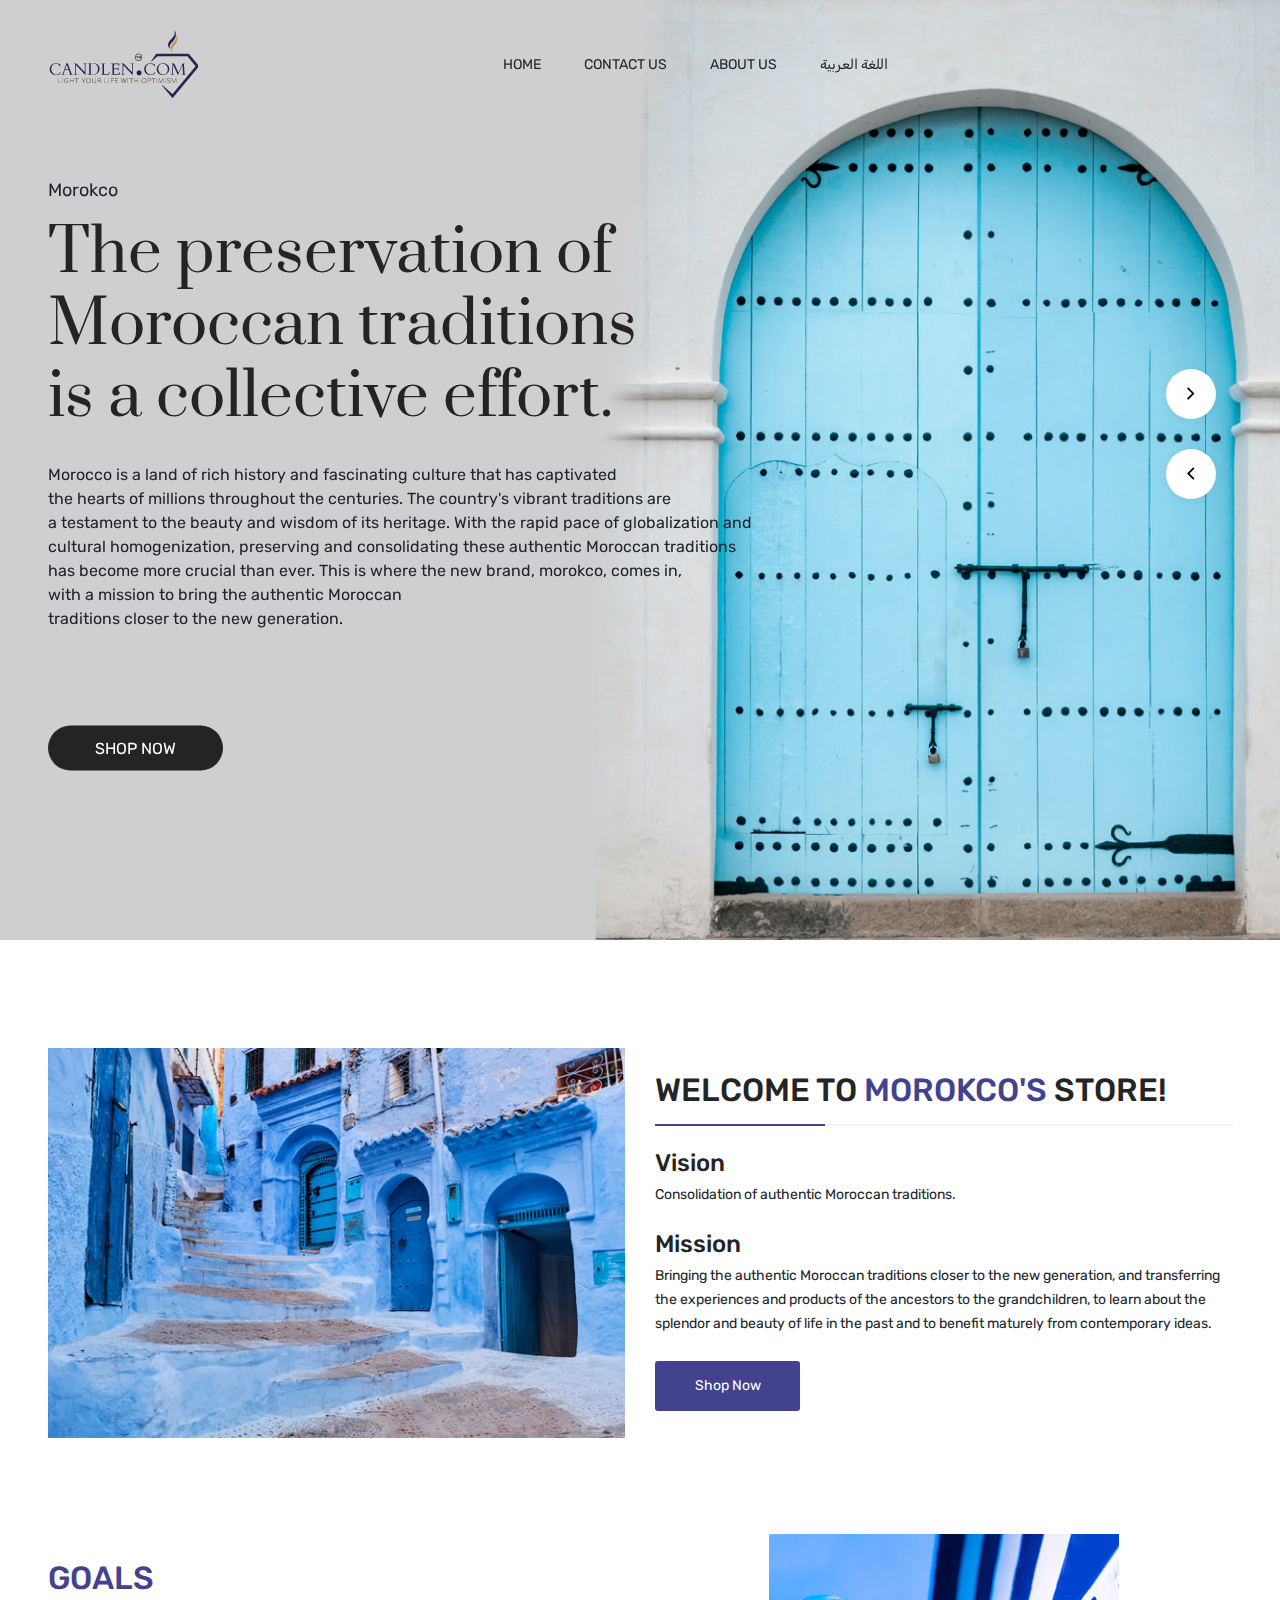
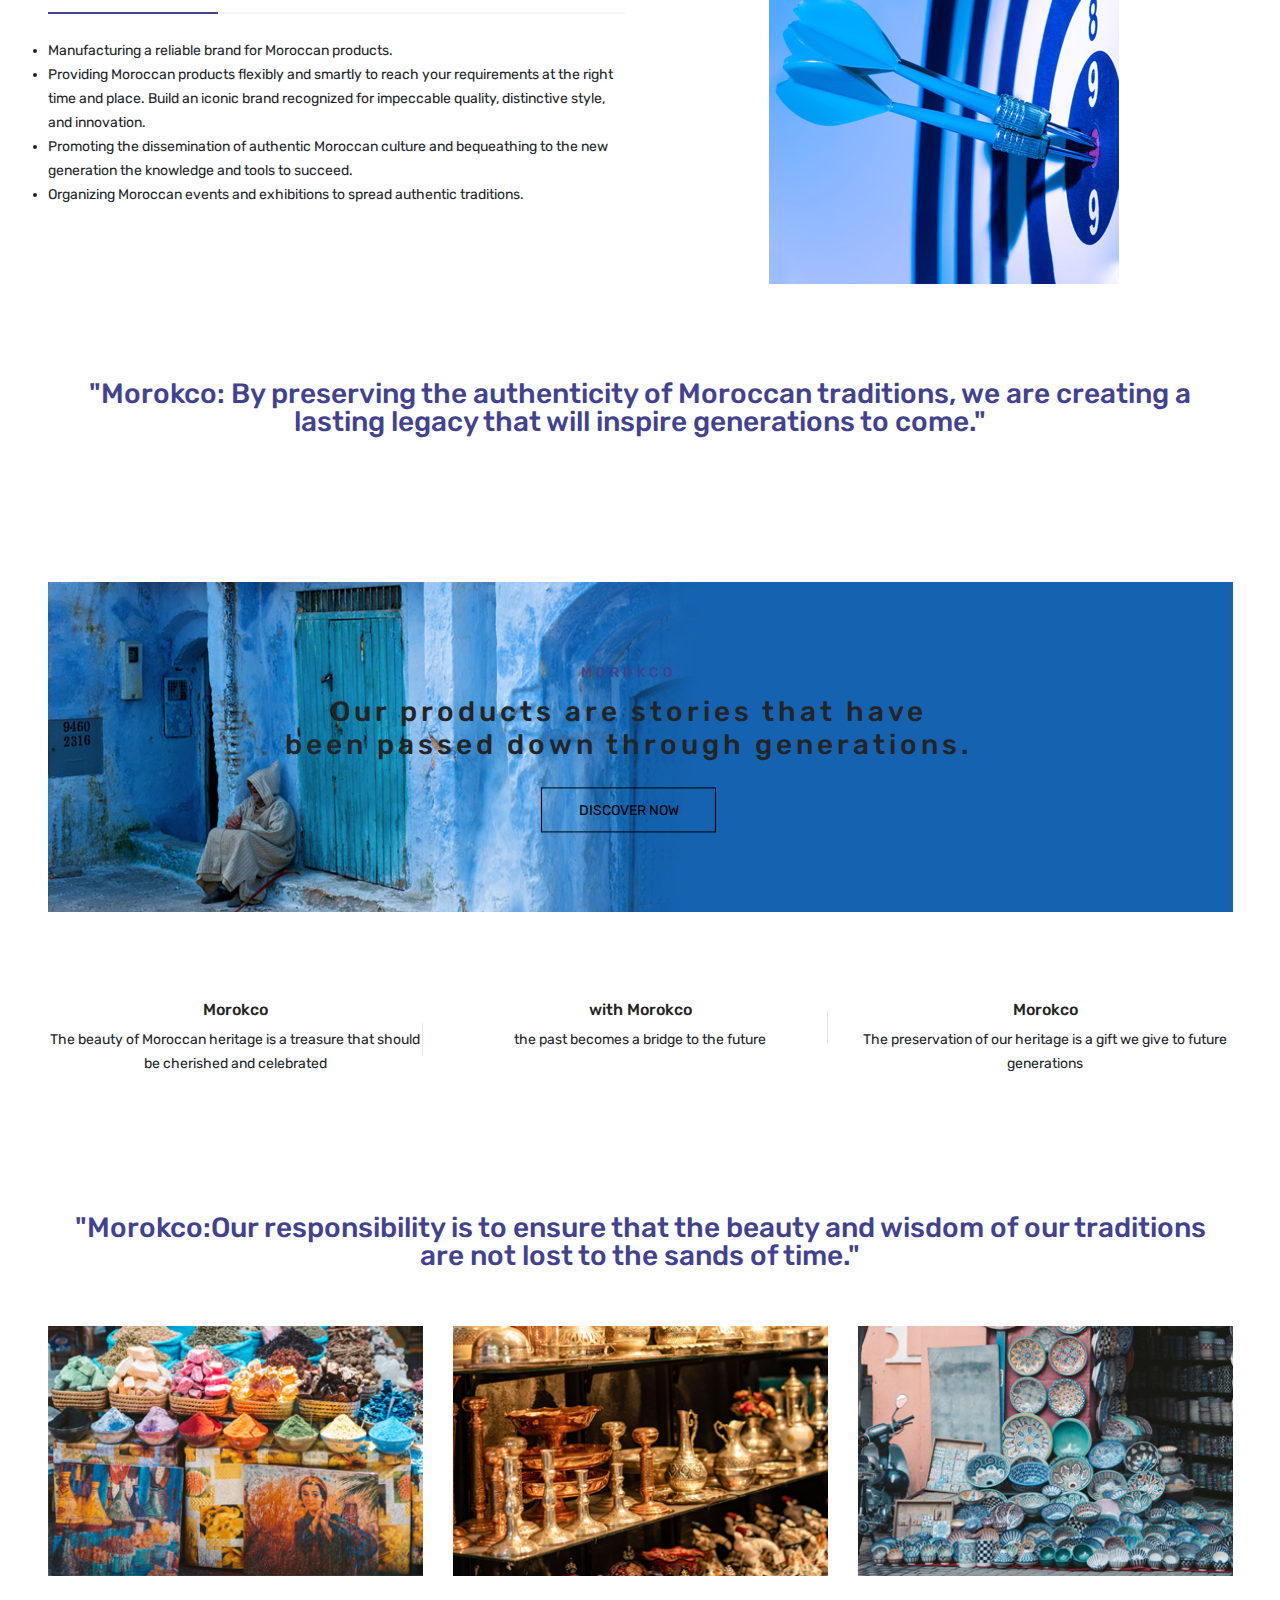
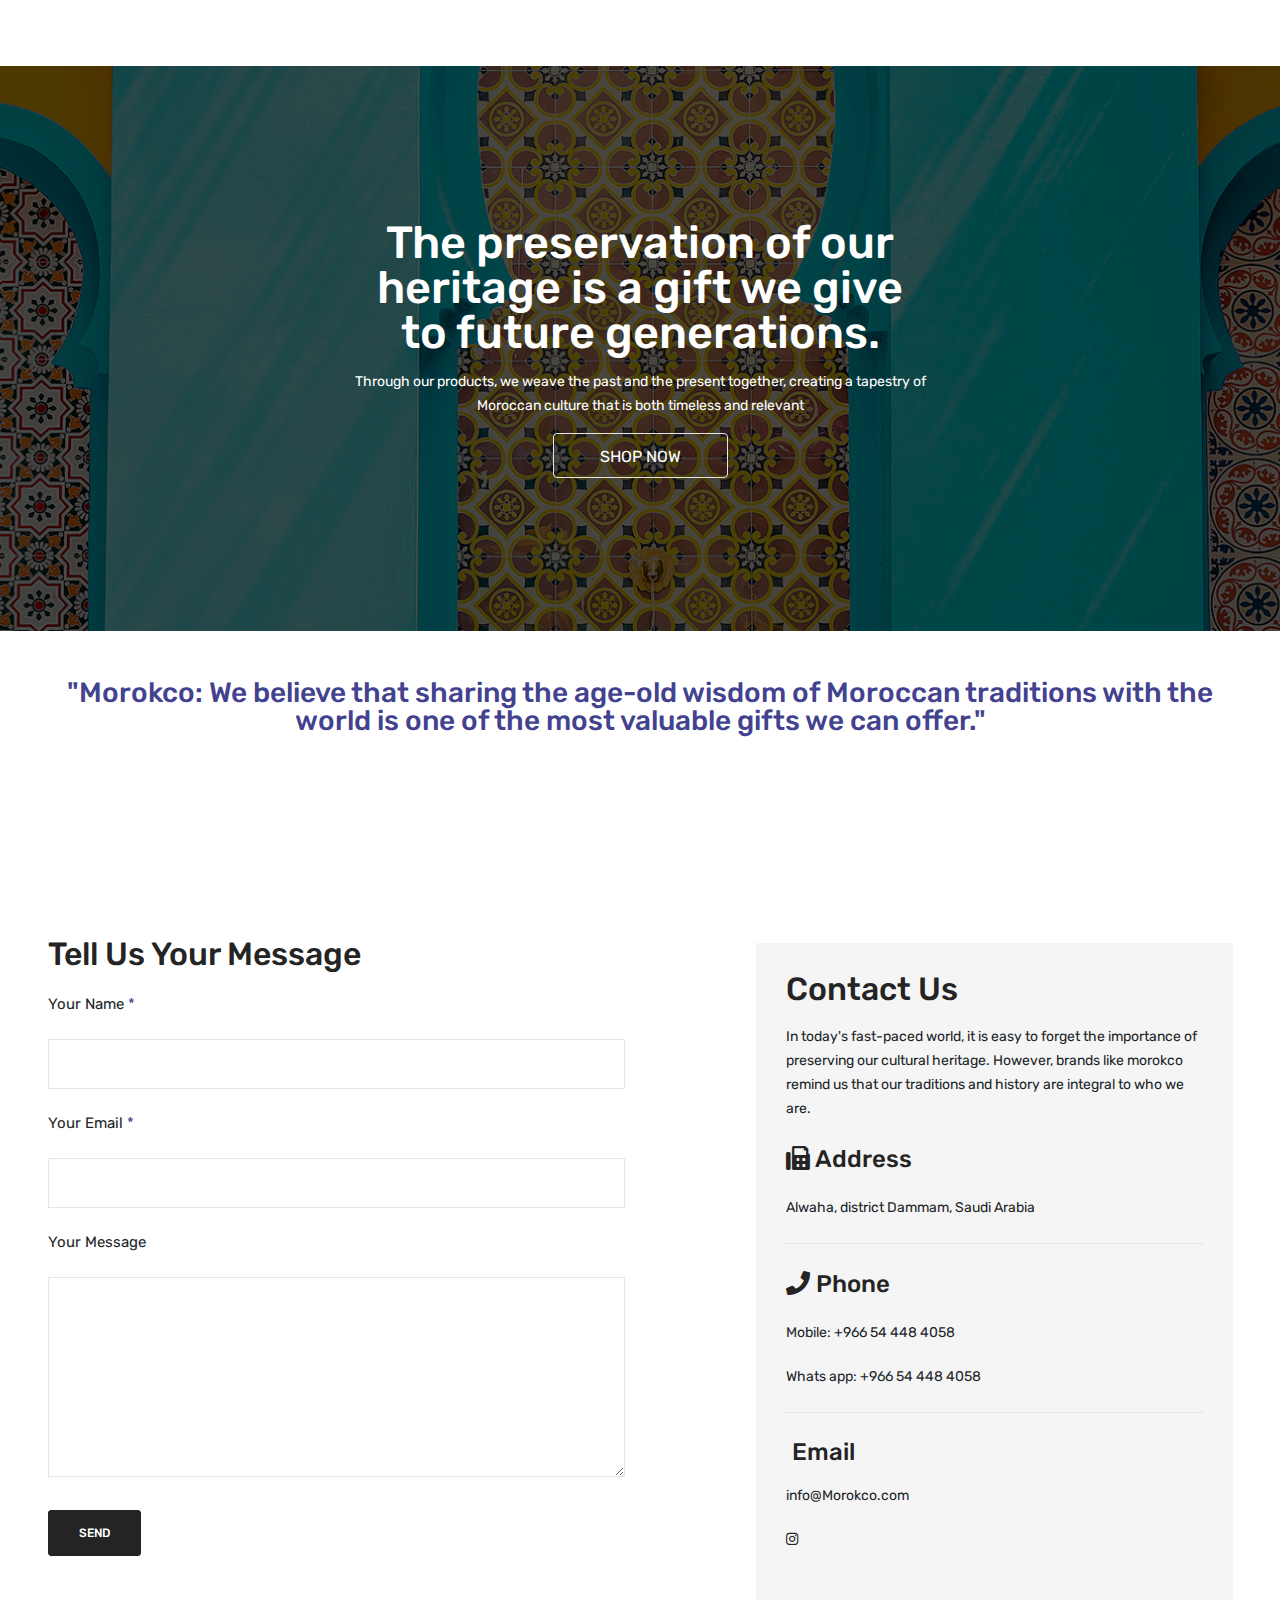
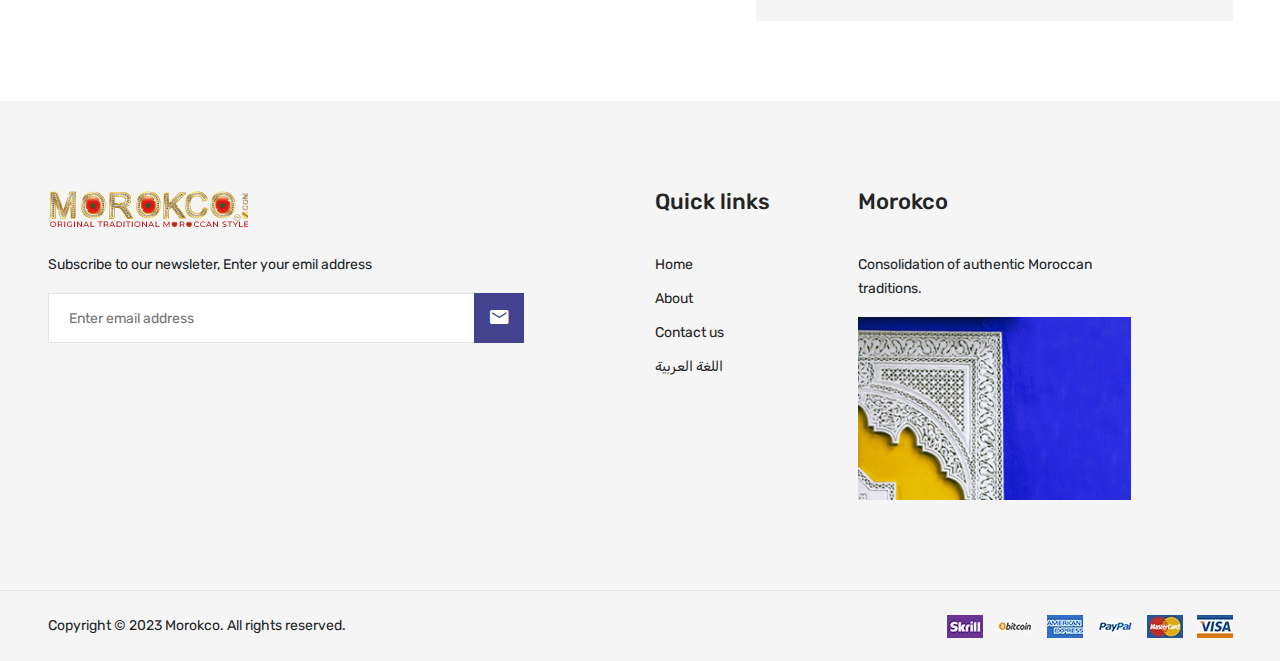
==== en/index.html @ 664b901b "first commit" ====
<!doctype html>
<html class="no-js" lang="en">

<head>
    <meta charset="utf-8">
    <meta http-equiv="x-ua-compatible" content="ie=edge">
    <title>Morokco || Home</title>
    <meta name="robots" content="noindex, follow" />
    <meta name="viewport" content="width=device-width, initial-scale=1, shrink-to-fit=no">
    <!-- Favicon -->
    <link rel="shortcut icon" type="image/x-icon" href="assets/images/favicon.png">

    <!-- CSS
	============================================ -->

    <!-- Bootstrap CSS -->
    <link rel="stylesheet" href="assets/css/bootstrap.min.css">
    <!-- Fontawesome -->
    <link rel="stylesheet" href="assets/css/font-awesome.min.css">
    <!-- Fontawesome Star -->
    <link rel="stylesheet" href="assets/css/fontawesome-stars.min.css">
    <!-- Ion Icon -->
    <link rel="stylesheet" href="assets/css/ion-fonts.css">
    <!-- Slick CSS -->
    <link rel="stylesheet" href="assets/css/slick.css">
    <!-- Animation -->
    <link rel="stylesheet" href="assets/css/animate.min.css">
    <!-- jQuery Ui -->
    <link rel="stylesheet" href="assets/css/jquery-ui.min.css">
    <!-- Nice Select -->
    <link rel="stylesheet" href="assets/css/nice-select.css">
    <!-- Timecircles -->
    <link rel="stylesheet" href="assets/css/timecircles.css">

    <!-- Main Style CSS -->
    <link rel="stylesheet" href="assets/css/style.css">

</head>

<body class="template-color-1">

    <div class="main-wrapper">

        <!-- Begin Loading Area -->
        <!-- <div class="loading">
            <div class="text-center middle">
                <span class="loader">
            <span class="loader-inner"></span>
                </span>
            </div>
        </div> -->
        <!-- Loading Area End Here -->

        <!-- Begin Main Header Area -->
        <header class="main-header_area">
            <div class="transparent-header">
                <div class="container">
                    <div class="row">
                        <div class="col-lg-12">
                            <div class="transparent-header_nav position-relative">
                                <div class="header-logo_area">
                                    <a href="index.html">
                                        <img src="assets/images/menu/logo/1.png" alt="Header Logo">
                                    </a>
                                </div>
                                <div class="main-menu_area d-none d-lg-block">
                                    <nav class="main-nav d-flex justify-content-center">
                                        <ul>
                                            <li class=""><a href="index.html"> Home </a> </li>
                                            <li><a href="#contact">Contact Us</a></li>
                                            <li><a href="#about">About Us</a></li>
                                            <li><a href="../index.html"> اللغة العربية </a></li>
                                        </ul>
                                    </nav>
                                </div>
                                <div class="header-right_area header-right_area-2 ">
                                    <ul>
                                        <li class="mobile-menu_wrap d-inline-block d-lg-none">
                                            <a href="#mobileMenu" class="mobile-menu_btn toolbar-btn color--white">
                                                <i class="ion-android-menu"></i>
                                            </a>
                                        </li>
                                        <!-- <li>
                                            <a href="#offcanvasMenu" class="menu-btn toolbar-btn color--white d-none d-lg-block">
                                                <i class="ion-android-menu"></i>
                                            </a>
                                        </li> -->
                                    </ul>
                                </div>
                            </div>
                        </div>
                    </div>
                </div>
            </div>
            <div class="header-sticky">
                <div class="container">
                    <div class="row">
                        <div class="col-lg-12">
                            <div class="sticky-header_nav position-relative">
                                <div class="row align-items-center justify-content-between">
                                    <div class="col-lg-2 col-sm-6">
                                        <div class="header-logo_area">
                                            <a href="index.html">
                                                <img src="assets/images/menu/logo/1.png" alt="Header Logo">
                                            </a>
                                        </div>
                                    </div>
                                    <div class="col-lg-7 d-none d-lg-block position-static">
                                        <div class="main-menu_area">
                                            <nav class="main-nav d-flex justify-content-center">
                                                <ul>
                                                    <li class=""><a href="index.html"> Home </a> </li>
                                                    <li><a href="#contact">Contact Us</a></li>
                                                    <li><a href="#about">About Us</a></li>
                                                    <li><a href="../index.html"> اللغة العربية </a></li>
                                                </ul>
                                            </nav>
                                        </div>
                                    </div>
                                    <div class="col-lg-3 col-sm-6">
                                        <div class="header-right_area header-right_area-2">
                                            <ul>
                                                <li class="mobile-menu_wrap d-inline-block d-lg-none">
                                                    <a href="#mobileMenu" class="mobile-menu_btn toolbar-btn color--white">
                                                        <i class="ion-android-menu"></i>
                                                    </a>
                                                </li>
                                                <!-- <li class="d-none d-lg-inline-block">
                                                    <a href="#offcanvasMenu" class="menu-btn toolbar-btn color--white">
                                                        <i class="ion-android-menu"></i>
                                                    </a>
                                                </li> -->
                                            </ul>
                                        </div>
                                    </div>
                                </div>
                            </div>
                        </div>
                    </div>
                </div>
            </div>
            <div class="offcanvas-minicart_wrapper" id="miniCart">
                <div class="offcanvas-menu-inner">
                    <a href="#" class="btn-close"><i class="ion-android-close"></i></a>
                    <div class="minicart-content">
                        <div class="minicart-heading">
                            <h4>Shopping Cart</h4>
                        </div>
                        <ul class="minicart-list">
                            <li class="minicart-product">
                                <a class="product-item_remove" href="javascript:void(0)"><i
                                        class="ion-android-close"></i></a>
                                <div class="product-item_img">
                                    <img src="assets/images/product/1-1.jpg" alt="Morokco's Product Image">
                                </div>
                                <div class="product-item_content">
                                    <a class="product-item_title" href="https://salla.sa/royal-gifts">Autem ipsa ad</a>
                                    <span class="product-item_quantity">1 x $145.80</span>
                                </div>
                            </li>
                            <li class="minicart-product">
                                <a class="product-item_remove" href="javascript:void(0)"><i
                                        class="ion-android-close"></i></a>
                                <div class="product-item_img">
                                    <img src="assets/images/product/2-1.jpg" alt="Morokco's Product Image">
                                </div>
                                <div class="product-item_content">
                                    <a class="product-item_title" href="https://salla.sa/royal-gifts">Tenetur illum
                                        amet</a>
                                    <span class="product-item_quantity">1 x $150.80</span>
                                </div>
                            </li>
                            <li class="minicart-product">
                                <a class="product-item_remove" href="javascript:void(0)"><i
                                        class="ion-android-close"></i></a>
                                <div class="product-item_img">
                                    <img src="assets/images/product/3-1.jpg" alt="Morokco's Product Image">
                                </div>
                                <div class="product-item_content">
                                    <a class="product-item_title" href="https://salla.sa/royal-gifts">Non doloremque
                                        placeat</a>
                                    <span class="product-item_quantity">1 x $165.80</span>
                                </div>
                            </li>
                        </ul>
                    </div>
                    <div class="minicart-item_total">
                        <span>Subtotal</span>
                        <span class="ammount">$462.4‬0</span>
                    </div>
                    <div class="minicart-btn_area">
                        <a href="cart.html" class="kenne-btn kenne-btn_fullwidth">Minicart</a>
                    </div>
                    <div class="minicart-btn_area">
                        <a href="checkout.html" class="kenne-btn kenne-btn_fullwidth">Checkout</a>
                    </div>
                </div>
            </div>
            <div class="mobile-menu_wrapper" id="mobileMenu">
                <div class="offcanvas-menu-inner">
                    <div class="container">
                        <a href="#" class="btn-close white-close_btn"><i class="ion-android-close"></i></a>
                        <div class="offcanvas-inner_logo">
                            <a href="index.html">
                                <img src="assets/images/menu/logo/1.png" alt="Header Logo">
                            </a>
                        </div>
                        <nav class="offcanvas-navigation">
                            <ul class="mobile-menu">
                                <li class=""><a href="index.html"> Home </a> </li>
                                <li><a href="#contact">Contact Us</a></li>
                                <li><a href="#about">About Us</a></li>
                                <li><a href="../index.html"> اللغة العربية </a></li>
                            </ul>
                        </nav>

                    </div>
                </div>
            </div>
            <div class="global-overlay"></div>
        </header>
        <!-- Main Header Area End Here -->

        <!-- Begin Slider Area -->
        <div class="slider-area">

            <div class="kenne-element-carousel home-slider arrow-style" data-slick-options='{
                "slidesToShow": 1,
                "slidesToScroll": 1,
                "infinite": true,
                "arrows": true,
                "dots": false,
                "autoplay" : true,
                "fade" : true,
                "autoplaySpeed" : 7000,
                "pauseOnHover" : false,
                "pauseOnFocus" : false
                }' data-slick-responsive='[
                {"breakpoint":768, "settings": {
                "slidesToShow": 1
                }},
                {"breakpoint":575, "settings": {
                "slidesToShow": 1
                }}
            ]'>
                <div class="slide-item bg-1 animation-style-01">
                    <div class="slider-progress"></div>
                    <div class="container">
                        <div class="slide-content">
                            <span>Morokco</span>
                            <h2> The preservation of <br> Moroccan traditions <br> is a collective effort.</h2>
                            <p class="short-desc">
                                Morocco is a land of rich history and fascinating culture that has captivated <br> the hearts of millions throughout the centuries. The country's vibrant traditions are <br> a testament to the beauty and wisdom of its heritage.
                                With the rapid pace of globalization and cultural homogenization, preserving and consolidating these authentic Moroccan traditions <br> has become more crucial than ever. This is where the new brand, morokco, comes in,
                                <br> with a mission to bring the authentic Moroccan <br> traditions closer to the new generation.
                            </p>
                            <div class="slide-btn">
                                <a class="kenne-btn" href="https://salla.sa/royal-gifts">shop now</a>
                            </div>
                        </div>
                    </div>
                </div>
                <div class="slide-item bg-2 animation-style-01">
                    <div class="slider-progress"></div>
                    <div class="container">
                        <div class="slide-content">
                            <!-- <span>Exclusive Offer -10% Off This Week</span> -->
                            <h2>The wisdom of our ancestors is <br> the foundation of our future.</h2>
                            <p class="short-desc-2">
                                One of the ways morokco accomplishes this is by making its products accessible to a<br> broad audience. By providing Moroccan products flexibly and smartly, the brand allows
                                <br> customers to experience the richness of Moroccan culture and history in their everyday
                                <br> lives. This approach ensures that the spirit of Moroccan heritage is kept alive for <br> future generations to discover and cherish.
                            </p>
                            <div class="slide-btn">
                                <a class="kenne-btn" href="https://salla.sa/royal-gifts">shop now</a>
                            </div>
                        </div>
                    </div>
                </div>

            </div>

        </div>
        <!-- Slider Area End Here -->
        <!-- Begin Morokco's About Us Area -->
        <div class="about-us-area" id="about">
            <div class="container">
                <div class="row">
                    <div class="col-lg-6 col-md-5">
                        <div class="overview-img text-center img-hover_effect">
                            <a href="#">
                                <img class="img-full" src="assets/images/about-us/1.jpg" alt="Morokco's About Us Image">
                            </a>
                        </div>
                    </div>
                    <div class="col-lg-6 col-md-7 d-flex align-items-center">
                        <div class="overview-content">
                            <h2>Welcome To <span>Morokco's</span> Store!</h2>

                            <h4><span> Vision </span></h4>
                            <p class="short_desc">
                                Consolidation of authentic Moroccan traditions.
                            </p>
                            <h4><span> Mission </span></h4>
                            <p class="short_desc">
                                Bringing the authentic Moroccan traditions closer to the new generation, and transferring the experiences and products of the ancestors to the grandchildren, to learn about the splendor and beauty of life in the past and to benefit maturely from contemporary
                                ideas.
                            </p>
                            <div class="kenne-about-us_btn-area">
                                <a class="about-us_btn" href="https://salla.sa/royal-gifts">Shop Now</a>
                            </div>
                        </div>
                    </div>
                </div>
                <div class="row justify-content-between py-5">
                    <div class="col-lg-6 col-md-7 d-flex align-items-center ">
                        <div class="overview-content">
                            <h2><span> Goals </span></h2>
                            <ul style="list-style: disc;">
                                <li>
                                    Manufacturing a reliable brand for Moroccan products.
                                </li>
                                <li>
                                    Providing Moroccan products flexibly and smartly to reach your requirements at the right time and place. Build an iconic brand recognized for impeccable quality, distinctive style, and innovation.
                                </li>
                                <li>
                                    Promoting the dissemination of authentic Moroccan culture and bequeathing to the new generation the knowledge and tools to succeed.
                                </li>
                                <li>
                                    Organizing Moroccan events and exhibitions to spread authentic traditions.
                                </li>
                            </ul>
                        </div>
                    </div>
                    <div class="col-lg-6 col-md-5">
                        <div class="overview-img text-center img-hover_effect">
                            <img class="pt-5" src="./assets/images/goals.jpg" alt="Morokco's golas image">
                        </div>
                    </div>
                </div>
            </div>
        </div>
        <!-- Morokco's About Us Area End Here -->
        <div class="py-5 container text-center mx-auto">
            <h3>
                <span>
                    "Morokco: By preserving the authenticity of Moroccan traditions, we are creating a lasting legacy that will inspire generations to come."
                </span>
            </h3>
        </div>
        <!-- Begin Banner Area Five -->
        <div class="banner-area-5">
            <div class="container">
                <div class="row">
                    <div class="col-lg-12">
                        <div class="banner-item img-hover_effect">
                            <div class="banner-img"></div>
                            <div class="banner-content">
                                <span>Morokco</span>
                                <h3>
                                    Our products are stories that have
                                    <br> been passed down through generations.
                                </h3>
                                <div class="kenne-btn-ps_center">
                                    <a class="kenne-btn transparent-btn black-color square-btn" href="https://salla.sa/royal-gifts">Discover Now</a>
                                </div>
                            </div>
                        </div>
                    </div>
                </div>
            </div>
        </div>
        <!-- Banner Area Five End Here -->
        <!-- Begin Service Area -->
        <div class="service-area">
            <div class="container">
                <div class="service-nav">
                    <div class="row">
                        <div class="col-lg-4 col-md-4">
                            <div class="service-item">
                                <div class="content">
                                    <h4> Morokco </h4>
                                    <p>The beauty of Moroccan heritage is a treasure that should be cherished and celebrated</p>
                                </div>
                            </div>
                        </div>
                        <div class="col-lg-4 col-md-4">
                            <div class="service-item">
                                <div class="content">
                                    <h4> with Morokco</h4>
                                    <p> the past becomes a bridge to the future </p>
                                </div>
                            </div>
                        </div>
                        <div class="col-lg-4 col-md-4">
                            <div class="service-item">
                                <div class="content">
                                    <h4> Morokco </h4>
                                    <p> The preservation of our heritage is a gift we give to future generations </p>
                                </div>
                            </div>
                        </div>
                    </div>
                </div>
            </div>
        </div>
        <!-- Service Area End Here -->

        <!-- Begin Banner Area -->
        <div class="banner-area">
            <div class="container">
                <div class="py-5 container text-center mx-auto">
                    <h3>
                        <span>
                            "Morokco:Our responsibility is to ensure that the beauty and wisdom of our traditions are not lost to the sands of time."
                        </span>
                    </h3>
                </div>
                <div class="row">
                    <div class="col-md-4 col-6 custom-xxs-col">
                        <div class="banner-item img-hover_effect">
                            <div class="banner-img">
                                <a href="javascrip:void(0)">
                                    <img src="assets/images/banner/1-1.jpg" alt="Banner">
                                </a>
                            </div>
                        </div>
                    </div>
                    <div class="col-md-4 col-6 custom-xxs-col">
                        <div class="banner-item img-hover_effect">
                            <div class="banner-img">
                                <a href="javascrip:void(0)">
                                    <img src="assets/images/banner/1-2.jpg" alt="Banner">
                                </a>
                            </div>
                        </div>
                    </div>
                    <div class="col-md-4 col-6 custom-xxs-col">
                        <div class="banner-item img-hover_effect">
                            <div class="banner-img">
                                <a href="javascrip:void(0)">
                                    <img src="assets/images/banner/1-3.jpg" alt="Banner">
                                </a>
                            </div>
                        </div>
                    </div>
                </div>
            </div>
        </div>
        <!-- Banner Area End Here -->

        <!-- Begin Product Area -->
        <!-- <div class="product-area ">
            <div class="container">
                <div class="row">
                    <div class="col-lg-12">
                        <div class="section-title">
                            <h3>New Product</h3>
                            <div class="product-arrow"></div>
                        </div>
                    </div>
                    <div class="col-lg-12">
                        <div class="kenne-element-carousel product-slider slider-nav" data-slick-options='{
                        "slidesToShow": 4,
                        "slidesToScroll": 1,
                        "infinite": false,
                        "arrows": true,
                        "dots": false,
                        "spaceBetween": 30,
                        "appendArrows": ".product-arrow"
                        }' data-slick-responsive='[
                        {"breakpoint":992, "settings": {
                        "slidesToShow": 3
                        }},
                        {"breakpoint":768, "settings": {
                        "slidesToShow": 2
                        }},
                        {"breakpoint":575, "settings": {
                        "slidesToShow": 1
                        }}
                    ]'>

                            <div class="product-item">
                                <div class="single-product">
                                    <div class="product-img">
                                        <a href="single-product.html">
                                            <img class="primary-img" src="assets/images/product/1-1.jpg"
                                                alt="Morokco's Product Image">
                                            <img class="secondary-img" src="assets/images/product/1-2.jpg"
                                                alt="Morokco's Product Image">
                                        </a>
                                        <span class="sticker-2">Hot</span>
                                        <div class="add-actions">
                                            <ul>
                                                <li class="quick-view-btn" data-bs-toggle="modal"
                                                    data-bs-target="#exampleModalCenter"><a href="javascript:void(0)"
                                                        data-bs-toggle="tooltip" data-placement="right"
                                                        title="Quick View"><i class="ion-ios-search"></i></a>
                                                </li>
                                                <li><a href="wishlist.html" data-bs-toggle="tooltip"
                                                        data-placement="right" title="Add To Wishlist"><i
                                                            class="ion-ios-heart-outline"></i></a>
                                                </li>
                                                <li><a href="compare.html" data-bs-toggle="tooltip"
                                                        data-placement="right" title="Add To Compare"><i
                                                            class="ion-ios-reload"></i></a>
                                                </li>
                                                <li><a href="cart.html" data-bs-toggle="tooltip" data-placement="right"
                                                        title="Add To cart"><i class="ion-bag"></i></a>
                                                </li>
                                            </ul>
                                        </div>
                                    </div>
                                    <div class="product-content">
                                        <div class="product-desc_info">
                                            <h3 class="product-name"><a href="single-product.html">Quibusdam ratione</a>
                                            </h3>
                                            <div class="price-box">
                                                <span class="new-price">$46.91</span>
                                                <span class="old-price">$50.99</span>
                                            </div>
                                            <div class="rating-box">
                                                <ul>
                                                    <li><i class="ion-ios-star"></i></li>
                                                    <li><i class="ion-ios-star"></i></li>
                                                    <li><i class="ion-ios-star"></i></li>
                                                    <li class="silver-color"><i class="ion-ios-star-half"></i></li>
                                                    <li class="silver-color"><i class="ion-ios-star-outline"></i></li>
                                                </ul>
                                            </div>
                                        </div>
                                    </div>
                                </div>
                            </div>
                            <div class="product-item">
                                <div class="single-product">
                                    <div class="product-img">
                                        <a href="single-product.html">
                                            <img class="primary-img" src="assets/images/product/2-1.jpg"
                                                alt="Morokco's Product Image">
                                            <img class="secondary-img" src="assets/images/product/2-2.jpg"
                                                alt="Morokco's Product Image">
                                        </a>
                                        <span class="sticker">Bestseller</span>
                                        <div class="add-actions">
                                            <ul>
                                                <li class="quick-view-btn" data-bs-toggle="modal"
                                                    data-bs-target="#exampleModalCenter"><a href="javascript:void(0)"
                                                        data-bs-toggle="tooltip" data-placement="right"
                                                        title="Quick View"><i class="ion-ios-search"></i></a>
                                                </li>
                                                <li><a href="wishlist.html" data-bs-toggle="tooltip"
                                                        data-placement="right" title="Add To Wishlist"><i
                                                            class="ion-ios-heart-outline"></i></a>
                                                </li>
                                                <li><a href="compare.html" data-bs-toggle="tooltip"
                                                        data-placement="right" title="Add To Compare"><i
                                                            class="ion-ios-reload"></i></a>
                                                </li>
                                                <li><a href="cart.html" data-bs-toggle="tooltip" data-placement="right"
                                                        title="Add To cart"><i class="ion-bag"></i></a>
                                                </li>
                                            </ul>
                                        </div>
                                    </div>
                                    <div class="product-content">
                                        <div class="product-desc_info">
                                            <h3 class="product-name"><a href="single-product.html">Nulla laboriosam</a>
                                            </h3>
                                            <div class="price-box">
                                                <span class="new-price">$80.00</span>
                                                <span class="old-price">$85,00</span>
                                            </div>
                                            <div class="rating-box">
                                                <ul>
                                                    <li><i class="ion-ios-star"></i></li>
                                                    <li><i class="ion-ios-star"></i></li>
                                                    <li><i class="ion-ios-star"></i></li>
                                                    <li><i class="ion-ios-star"></i></li>
                                                    <li><i class="ion-ios-star"></i></li>
                                                </ul>
                                            </div>
                                        </div>
                                    </div>
                                </div>
                            </div>
                            <div class="product-item">
                                <div class="single-product">
                                    <div class="product-img">
                                        <a href="single-product.html">
                                            <img class="primary-img" src="assets/images/product/3-1.jpg"
                                                alt="Morokco's Product Image">
                                            <img class="secondary-img" src="assets/images/product/3-2.jpg"
                                                alt="Morokco's Product Image">
                                        </a>
                                        <span class="sticker-2">Hot</span>
                                        <div class="add-actions">
                                            <ul>
                                                <li class="quick-view-btn" data-bs-toggle="modal"
                                                    data-bs-target="#exampleModalCenter"><a href="javascript:void(0)"
                                                        data-bs-toggle="tooltip" data-placement="right"
                                                        title="Quick View"><i class="ion-ios-search"></i></a>
                                                </li>
                                                <li><a href="wishlist.html" data-bs-toggle="tooltip"
                                                        data-placement="right" title="Add To Wishlist"><i
                                                            class="ion-ios-heart-outline"></i></a>
                                                </li>
                                                <li><a href="compare.html" data-bs-toggle="tooltip"
                                                        data-placement="right" title="Add To Compare"><i
                                                            class="ion-ios-reload"></i></a>
                                                </li>
                                                <li><a href="cart.html" data-bs-toggle="tooltip" data-placement="right"
                                                        title="Add To cart"><i class="ion-bag"></i></a>
                                                </li>
                                            </ul>
                                        </div>
                                    </div>
                                    <div class="product-content">
                                        <div class="product-desc_info">
                                            <h3 class="product-name"><a href="single-product.html">Adipisci voluptas</a>
                                            </h3>
                                            <div class="price-box">
                                                <span class="new-price">$75.91</span>
                                                <span class="old-price">$80.99</span>
                                            </div>
                                            <div class="rating-box">
                                                <ul>
                                                    <li><i class="ion-ios-star"></i></li>
                                                    <li><i class="ion-ios-star"></i></li>
                                                    <li><i class="ion-ios-star"></i></li>
                                                    <li><i class="ion-ios-star"></i></li>
                                                    <li class="silver-color"><i class="ion-ios-star-outline"></i></li>
                                                </ul>
                                            </div>
                                        </div>
                                    </div>
                                </div>
                            </div>
                            <div class="product-item">
                                <div class="single-product">
                                    <div class="product-img">
                                        <a href="single-product.html">
                                            <img class="primary-img" src="assets/images/product/4-1.jpg"
                                                alt="Morokco's Product Image">
                                            <img class="secondary-img" src="assets/images/product/4-2.jpg"
                                                alt="Morokco's Product Image">
                                        </a>
                                        <span class="sticker">Bestseller</span>
                                        <div class="add-actions">
                                            <ul>
                                                <li class="quick-view-btn" data-bs-toggle="modal"
                                                    data-bs-target="#exampleModalCenter"><a href="javascript:void(0)"
                                                        data-bs-toggle="tooltip" data-placement="right"
                                                        title="Quick View"><i class="ion-ios-search"></i></a>
                                                </li>
                                                <li><a href="wishlist.html" data-bs-toggle="tooltip"
                                                        data-placement="right" title="Add To Wishlist"><i
                                                            class="ion-ios-heart-outline"></i></a>
                                                </li>
                                                <li><a href="compare.html" data-bs-toggle="tooltip"
                                                        data-placement="right" title="Add To Compare"><i
                                                            class="ion-ios-reload"></i></a>
                                                </li>
                                                <li><a href="cart.html" data-bs-toggle="tooltip" data-placement="right"
                                                        title="Add To cart"><i class="ion-bag"></i></a>
                                                </li>
                                            </ul>
                                        </div>
                                    </div>
                                    <div class="product-content">
                                        <div class="product-desc_info">
                                            <h3 class="product-name"><a href="single-product.html">Possimus beatae</a>
                                            </h3>
                                            <div class="price-box">
                                                <span class="new-price">$65.00</span>
                                                <span class="old-price">$70.00</span>
                                            </div>
                                            <div class="rating-box">
                                                <ul>
                                                    <li><i class="ion-ios-star"></i></li>
                                                    <li><i class="ion-ios-star"></i></li>
                                                    <li><i class="ion-ios-star"></i></li>
                                                    <li class="silver-color"><i class="ion-ios-star-half"></i></li>
                                                    <li class="silver-color"><i class="ion-ios-star-outline"></i></li>
                                                </ul>
                                            </div>
                                        </div>
                                    </div>
                                </div>
                            </div>
                            <div class="product-item">
                                <div class="single-product">
                                    <div class="product-img">
                                        <a href="single-product.html">
                                            <img class="primary-img" src="assets/images/product/5-1.jpg"
                                                alt="Morokco's Product Image">
                                            <img class="secondary-img" src="assets/images/product/5-2.jpg"
                                                alt="Morokco's Product Image">
                                        </a>
                                        <span class="sticker-2">Hot</span>
                                        <div class="add-actions">
                                            <ul>
                                                <li class="quick-view-btn" data-bs-toggle="modal"
                                                    data-bs-target="#exampleModalCenter"><a href="javascript:void(0)"
                                                        data-bs-toggle="tooltip" data-placement="right"
                                                        title="Quick View"><i class="ion-ios-search"></i></a>
                                                </li>
                                                <li><a href="wishlist.html" data-bs-toggle="tooltip"
                                                        data-placement="right" title="Add To Wishlist"><i
                                                            class="ion-ios-heart-outline"></i></a>
                                                </li>
                                                <li><a href="compare.html" data-bs-toggle="tooltip"
                                                        data-placement="right" title="Add To Compare"><i
                                                            class="ion-ios-reload"></i></a>
                                                </li>
                                                <li><a href="cart.html" data-bs-toggle="tooltip" data-placement="right"
                                                        title="Add To cart"><i class="ion-bag"></i></a>
                                                </li>
                                            </ul>
                                        </div>
                                    </div>
                                    <div class="product-content">
                                        <div class="product-desc_info">
                                            <h3 class="product-name"><a href="single-product.html">Voluptates
                                                    laudantium</a></h3>
                                            <div class="price-box">
                                                <span class="new-price">$95.00</span>
                                                <span class="old-price">$100.00</span>
                                            </div>
                                            <div class="rating-box">
                                                <ul>
                                                    <li><i class="ion-ios-star"></i></li>
                                                    <li><i class="ion-ios-star"></i></li>
                                                    <li><i class="ion-ios-star"></i></li>
                                                    <li><i class="ion-ios-star"></i></li>
                                                    <li class="silver-color"><i class="ion-ios-star-half"></i></li>
                                                </ul>
                                            </div>
                                        </div>
                                    </div>
                                </div>
                            </div>
                            <div class="product-item">
                                <div class="single-product">
                                    <div class="product-img">
                                        <a href="single-product.html">
                                            <img class="primary-img" src="assets/images/product/6-1.jpg"
                                                alt="Morokco's Product Image">
                                            <img class="secondary-img" src="assets/images/product/6-2.jpg"
                                                alt="Morokco's Product Image">
                                        </a>
                                        <span class="sticker">Bestseller</span>
                                        <div class="add-actions">
                                            <ul>
                                                <li class="quick-view-btn" data-bs-toggle="modal"
                                                    data-bs-target="#exampleModalCenter"><a href="javascript:void(0)"
                                                        data-bs-toggle="tooltip" data-placement="right"
                                                        title="Quick View"><i class="ion-ios-search"></i></a>
                                                </li>
                                                <li><a href="wishlist.html" data-bs-toggle="tooltip"
                                                        data-placement="right" title="Add To Wishlist"><i
                                                            class="ion-ios-heart-outline"></i></a>
                                                </li>
                                                <li><a href="compare.html" data-bs-toggle="tooltip"
                                                        data-placement="right" title="Add To Compare"><i
                                                            class="ion-ios-reload"></i></a>
                                                </li>
                                                <li><a href="cart.html" data-bs-toggle="tooltip" data-placement="right"
                                                        title="Add To cart"><i class="ion-bag"></i></a>
                                                </li>
                                            </ul>
                                        </div>
                                    </div>
                                    <div class="product-content">
                                        <div class="product-desc_info">
                                            <h3 class="product-name"><a href="single-product.html">Eligendi
                                                    voluptate</a></h3>
                                            <div class="price-box">
                                                <span class="new-price">$60.00</span>
                                                <span class="old-price">$65.00</span>
                                            </div>
                                            <div class="rating-box">
                                                <ul>
                                                    <li><i class="ion-ios-star"></i></li>
                                                    <li><i class="ion-ios-star"></i></li>
                                                    <li><i class="ion-ios-star"></i></li>
                                                    <li class="silver-color"><i class="ion-ios-star-half"></i></li>
                                                    <li class="silver-color"><i class="ion-ios-star-outline"></i></li>
                                                </ul>
                                            </div>
                                        </div>
                                    </div>
                                </div>
                            </div>
                            <div class="product-item">
                                <div class="single-product">
                                    <div class="product-img">
                                        <a href="single-product.html">
                                            <img class="primary-img" src="assets/images/product/7-1.jpg"
                                                alt="Morokco's Product Image">
                                            <img class="secondary-img" src="assets/images/product/7-2.jpg"
                                                alt="Morokco's Product Image">
                                        </a>
                                        <span class="sticker-2">Hot</span>
                                        <div class="add-actions">
                                            <ul>
                                                <li class="quick-view-btn" data-bs-toggle="modal"
                                                    data-bs-target="#exampleModalCenter"><a href="javascript:void(0)"
                                                        data-bs-toggle="tooltip" data-placement="right"
                                                        title="Quick View"><i class="ion-ios-search"></i></a>
                                                </li>
                                                <li><a href="wishlist.html" data-bs-toggle="tooltip"
                                                        data-placement="right" title="Add To Wishlist"><i
                                                            class="ion-ios-heart-outline"></i></a>
                                                </li>
                                                <li><a href="compare.html" data-bs-toggle="tooltip"
                                                        data-placement="right" title="Add To Compare"><i
                                                            class="ion-ios-reload"></i></a>
                                                </li>
                                                <li><a href="cart.html" data-bs-toggle="tooltip" data-placement="right"
                                                        title="Add To cart"><i class="ion-bag"></i></a>
                                                </li>
                                            </ul>
                                        </div>
                                    </div>
                                    <div class="product-content">
                                        <div class="product-desc_info">
                                            <h3 class="product-name"><a href="single-product.html">Excepturi
                                                    perspiciatis</a></h3>
                                            <div class="price-box">
                                                <span class="new-price">$50.00</span>
                                                <span class="old-price">$60.00</span>
                                            </div>
                                            <div class="rating-box">
                                                <ul>
                                                    <li><i class="ion-ios-star"></i></li>
                                                    <li><i class="ion-ios-star"></i></li>
                                                    <li><i class="ion-ios-star"></i></li>
                                                    <li class="silver-color"><i class="ion-ios-star-outline"></i></li>
                                                    <li class="silver-color"><i class="ion-ios-star-outline"></i></li>
                                                </ul>
                                            </div>
                                        </div>
                                    </div>
                                </div>
                            </div>
                            <div class="product-item">
                                <div class="single-product">
                                    <div class="product-img">
                                        <a href="single-product.html">
                                            <img class="primary-img" src="assets/images/product/8-1.jpg"
                                                alt="Morokco's Product Image">
                                            <img class="secondary-img" src="assets/images/product/8-2.jpg"
                                                alt="Morokco's Product Image">
                                        </a>
                                        <span class="sticker">Bestseller</span>
                                        <div class="add-actions">
                                            <ul>
                                                <li class="quick-view-btn" data-bs-toggle="modal"
                                                    data-bs-target="#exampleModalCenter"><a href="javascript:void(0)"
                                                        data-bs-toggle="tooltip" data-placement="right"
                                                        title="Quick View"><i class="ion-ios-search"></i></a>
                                                </li>
                                                <li><a href="wishlist.html" data-bs-toggle="tooltip"
                                                        data-placement="right" title="Add To Wishlist"><i
                                                            class="ion-ios-heart-outline"></i></a>
                                                </li>
                                                <li><a href="compare.html" data-bs-toggle="tooltip"
                                                        data-placement="right" title="Add To Compare"><i
                                                            class="ion-ios-reload"></i></a>
                                                </li>
                                                <li><a href="cart.html" data-bs-toggle="tooltip" data-placement="right"
                                                        title="Add To cart"><i class="ion-bag"></i></a>
                                                </li>
                                            </ul>
                                        </div>
                                    </div>
                                    <div class="product-content">
                                        <div class="product-desc_info">
                                            <h3 class="product-name"><a href="single-product.html">Esse eveniet</a></h3>
                                            <div class="price-box">
                                                <span class="new-price">$70.00</span>
                                                <span class="old-price">$75.00</span>
                                            </div>
                                            <div class="rating-box">
                                                <ul>
                                                    <li><i class="ion-ios-star"></i></li>
                                                    <li><i class="ion-ios-star"></i></li>
                                                    <li><i class="ion-ios-star"></i></li>
                                                    <li class="silver-color"><i class="ion-ios-star-half"></i></li>
                                                    <li class="silver-color"><i class="ion-ios-star-outline"></i></li>
                                                </ul>
                                            </div>
                                        </div>
                                    </div>
                                </div>
                            </div>

                        </div>
                    </div>
                </div>
            </div>
        </div> -->
        <!-- Product Area End Here -->



        <!-- Begin Product Tab Area -->
        <!-- <div class="product-tab_area">
            <div class="container">
                <div class="row">
                    <div class="col-lg-12">
                        <div class="section-title">
                            <h3>All Product</h3>
                            <div class="product-tab">
                                <ul class="nav product-menu">
                                    <li><a class="active" data-bs-toggle="tab" href="#bag"><span>Bag</span></a>
                                    </li>
                                    <li><a data-bs-toggle="tab" href="#plaid-shirts"><span>Plaid Shirts</span></a></li>
                                    <li><a data-bs-toggle="tab" href="#shoes"><span>Shoes</span></a></li>
                                </ul>
                            </div>
                        </div>
                    </div>
                    <div class="col-lg-12">
                        <div class="tab-content kenne-tab_content">
                            <div id="bag" class="tab-pane active show" role="tabpanel">
                                <div class="kenne-element-carousel product-tab_slider slider-nav product-tab_arrow"
                                    data-slick-options='{
                                    "slidesToShow": 4,
                                    "slidesToScroll": 1,
                                    "infinite": false,
                                    "arrows": true,
                                    "dots": false,
                                    "spaceBetween": 30
                                    }' data-slick-responsive='[
                                    {"breakpoint":992, "settings": {
                                    "slidesToShow": 3
                                    }},
                                    {"breakpoint":768, "settings": {
                                    "slidesToShow": 2
                                    }},
                                    {"breakpoint":575, "settings": {
                                    "slidesToShow": 1
                                    }}
                                ]'>

                                    <div class="product-item">
                                        <div class="single-product">
                                            <div class="product-img">
                                                <a href="single-product.html">
                                                    <img class="primary-img" src="assets/images/product/5-1.jpg"
                                                        alt="Morokco's Product Image">
                                                    <img class="secondary-img" src="assets/images/product/5-2.jpg"
                                                        alt="Morokco's Product Image">
                                                </a>
                                                <span class="sticker-2">Hot</span>
                                                <div class="add-actions">
                                                    <ul>
                                                        <li class="quick-view-btn" data-bs-toggle="modal"
                                                            data-bs-target="#exampleModalCenter"><a
                                                                href="javascript:void(0)" data-bs-toggle="tooltip"
                                                                data-placement="right" title="Quick View"><i
                                                                    class="ion-ios-search"></i></a>
                                                        </li>
                                                        <li><a href="wishlist.html" data-bs-toggle="tooltip"
                                                                data-placement="right" title="Add To Wishlist"><i
                                                                    class="ion-ios-heart-outline"></i></a>
                                                        </li>
                                                        <li><a href="compare.html" data-bs-toggle="tooltip"
                                                                data-placement="right" title="Add To Compare"><i
                                                                    class="ion-ios-reload"></i></a>
                                                        </li>
                                                        <li><a href="cart.html" data-bs-toggle="tooltip"
                                                                data-placement="right" title="Add To cart"><i
                                                                    class="ion-bag"></i></a>
                                                        </li>
                                                    </ul>
                                                </div>
                                            </div>
                                            <div class="product-content">
                                                <div class="product-desc_info">
                                                    <h3 class="product-name"><a href="single-product.html">Voluptates
                                                            laudantium</a></h3>
                                                    <div class="price-box">
                                                        <span class="new-price">$95.00</span>
                                                        <span class="old-price">$100.00</span>
                                                    </div>
                                                    <div class="rating-box">
                                                        <ul>
                                                            <li><i class="ion-ios-star"></i></li>
                                                            <li><i class="ion-ios-star"></i></li>
                                                            <li><i class="ion-ios-star"></i></li>
                                                            <li><i class="ion-ios-star"></i></li>
                                                            <li class="silver-color"><i class="ion-ios-star-half"></i>
                                                            </li>
                                                        </ul>
                                                    </div>
                                                </div>
                                            </div>
                                        </div>
                                    </div>
                                    <div class="product-item">
                                        <div class="single-product">
                                            <div class="product-img">
                                                <a href="single-product.html">
                                                    <img class="primary-img" src="assets/images/product/6-1.jpg"
                                                        alt="Morokco's Product Image">
                                                    <img class="secondary-img" src="assets/images/product/6-2.jpg"
                                                        alt="Morokco's Product Image">
                                                </a>
                                                <span class="sticker">Bestseller</span>
                                                <div class="add-actions">
                                                    <ul>
                                                        <li class="quick-view-btn" data-bs-toggle="modal"
                                                            data-bs-target="#exampleModalCenter"><a
                                                                href="javascript:void(0)" data-bs-toggle="tooltip"
                                                                data-placement="right" title="Quick View"><i
                                                                    class="ion-ios-search"></i></a>
                                                        </li>
                                                        <li><a href="wishlist.html" data-bs-toggle="tooltip"
                                                                data-placement="right" title="Add To Wishlist"><i
                                                                    class="ion-ios-heart-outline"></i></a>
                                                        </li>
                                                        <li><a href="compare.html" data-bs-toggle="tooltip"
                                                                data-placement="right" title="Add To Compare"><i
                                                                    class="ion-ios-reload"></i></a>
                                                        </li>
                                                        <li><a href="cart.html" data-bs-toggle="tooltip"
                                                                data-placement="right" title="Add To cart"><i
                                                                    class="ion-bag"></i></a>
                                                        </li>
                                                    </ul>
                                                </div>
                                            </div>
                                            <div class="product-content">
                                                <div class="product-desc_info">
                                                    <h3 class="product-name"><a href="single-product.html">Eligendi
                                                            voluptate</a></h3>
                                                    <div class="price-box">
                                                        <span class="new-price">$60.00</span>
                                                        <span class="old-price">$65.00</span>
                                                    </div>
                                                    <div class="rating-box">
                                                        <ul>
                                                            <li><i class="ion-ios-star"></i></li>
                                                            <li><i class="ion-ios-star"></i></li>
                                                            <li><i class="ion-ios-star"></i></li>
                                                            <li class="silver-color"><i class="ion-ios-star-half"></i>
                                                            </li>
                                                            <li class="silver-color"><i
                                                                    class="ion-ios-star-outline"></i>
                                                            </li>
                                                        </ul>
                                                    </div>
                                                </div>
                                            </div>
                                        </div>
                                    </div>
                                    <div class="product-item">
                                        <div class="single-product">
                                            <div class="product-img">
                                                <a href="single-product.html">
                                                    <img class="primary-img" src="assets/images/product/7-1.jpg"
                                                        alt="Morokco's Product Image">
                                                    <img class="secondary-img" src="assets/images/product/7-2.jpg"
                                                        alt="Morokco's Product Image">
                                                </a>
                                                <span class="sticker-2">Hot</span>
                                                <div class="add-actions">
                                                    <ul>
                                                        <li class="quick-view-btn" data-bs-toggle="modal"
                                                            data-bs-target="#exampleModalCenter"><a
                                                                href="javascript:void(0)" data-bs-toggle="tooltip"
                                                                data-placement="right" title="Quick View"><i
                                                                    class="ion-ios-search"></i></a>
                                                        </li>
                                                        <li><a href="wishlist.html" data-bs-toggle="tooltip"
                                                                data-placement="right" title="Add To Wishlist"><i
                                                                    class="ion-ios-heart-outline"></i></a>
                                                        </li>
                                                        <li><a href="compare.html" data-bs-toggle="tooltip"
                                                                data-placement="right" title="Add To Compare"><i
                                                                    class="ion-ios-reload"></i></a>
                                                        </li>
                                                        <li><a href="cart.html" data-bs-toggle="tooltip"
                                                                data-placement="right" title="Add To cart"><i
                                                                    class="ion-bag"></i></a>
                                                        </li>
                                                    </ul>
                                                </div>
                                            </div>
                                            <div class="product-content">
                                                <div class="product-desc_info">
                                                    <h3 class="product-name"><a href="single-product.html">Excepturi
                                                            perspiciatis</a></h3>
                                                    <div class="price-box">
                                                        <span class="new-price">$50.00</span>
                                                        <span class="old-price">$60.00</span>
                                                    </div>
                                                    <div class="rating-box">
                                                        <ul>
                                                            <li><i class="ion-ios-star"></i></li>
                                                            <li><i class="ion-ios-star"></i></li>
                                                            <li><i class="ion-ios-star"></i></li>
                                                            <li class="silver-color"><i
                                                                    class="ion-ios-star-outline"></i>
                                                            </li>
                                                            <li class="silver-color"><i
                                                                    class="ion-ios-star-outline"></i>
                                                            </li>
                                                        </ul>
                                                    </div>
                                                </div>
                                            </div>
                                        </div>
                                    </div>
                                    <div class="product-item">
                                        <div class="single-product">
                                            <div class="product-img">
                                                <a href="single-product.html">
                                                    <img class="primary-img" src="assets/images/product/8-1.jpg"
                                                        alt="Morokco's Product Image">
                                                    <img class="secondary-img" src="assets/images/product/8-2.jpg"
                                                        alt="Morokco's Product Image">
                                                </a>
                                                <span class="sticker">Bestseller</span>
                                                <div class="add-actions">
                                                    <ul>
                                                        <li class="quick-view-btn" data-bs-toggle="modal"
                                                            data-bs-target="#exampleModalCenter"><a
                                                                href="javascript:void(0)" data-bs-toggle="tooltip"
                                                                data-placement="right" title="Quick View"><i
                                                                    class="ion-ios-search"></i></a>
                                                        </li>
                                                        <li><a href="wishlist.html" data-bs-toggle="tooltip"
                                                                data-placement="right" title="Add To Wishlist"><i
                                                                    class="ion-ios-heart-outline"></i></a>
                                                        </li>
                                                        <li><a href="compare.html" data-bs-toggle="tooltip"
                                                                data-placement="right" title="Add To Compare"><i
                                                                    class="ion-ios-reload"></i></a>
                                                        </li>
                                                        <li><a href="cart.html" data-bs-toggle="tooltip"
                                                                data-placement="right" title="Add To cart"><i
                                                                    class="ion-bag"></i></a>
                                                        </li>
                                                    </ul>
                                                </div>
                                            </div>
                                            <div class="product-content">
                                                <div class="product-desc_info">
                                                    <h3 class="product-name"><a href="single-product.html">Esse
                                                            eveniet</a>
                                                    </h3>
                                                    <div class="price-box">
                                                        <span class="new-price">$70.00</span>
                                                        <span class="old-price">$75.00</span>
                                                    </div>
                                                    <div class="rating-box">
                                                        <ul>
                                                            <li><i class="ion-ios-star"></i></li>
                                                            <li><i class="ion-ios-star"></i></li>
                                                            <li><i class="ion-ios-star"></i></li>
                                                            <li class="silver-color"><i class="ion-ios-star-half"></i>
                                                            </li>
                                                            <li class="silver-color"><i
                                                                    class="ion-ios-star-outline"></i>
                                                            </li>
                                                        </ul>
                                                    </div>
                                                </div>
                                            </div>
                                        </div>
                                    </div>
                                    <div class="product-item">
                                        <div class="single-product">
                                            <div class="product-img">
                                                <a href="single-product.html">
                                                    <img class="primary-img" src="assets/images/product/1-1.jpg"
                                                        alt="Morokco's Product Image">
                                                    <img class="secondary-img" src="assets/images/product/1-2.jpg"
                                                        alt="Morokco's Product Image">
                                                </a>
                                                <span class="sticker-2">Hot</span>
                                                <div class="add-actions">
                                                    <ul>
                                                        <li class="quick-view-btn" data-bs-toggle="modal"
                                                            data-bs-target="#exampleModalCenter"><a
                                                                href="javascript:void(0)" data-bs-toggle="tooltip"
                                                                data-placement="right" title="Quick View"><i
                                                                    class="ion-ios-search"></i></a>
                                                        </li>
                                                        <li><a href="wishlist.html" data-bs-toggle="tooltip"
                                                                data-placement="right" title="Add To Wishlist"><i
                                                                    class="ion-ios-heart-outline"></i></a>
                                                        </li>
                                                        <li><a href="compare.html" data-bs-toggle="tooltip"
                                                                data-placement="right" title="Add To Compare"><i
                                                                    class="ion-ios-reload"></i></a>
                                                        </li>
                                                        <li><a href="cart.html" data-bs-toggle="tooltip"
                                                                data-placement="right" title="Add To cart"><i
                                                                    class="ion-bag"></i></a>
                                                        </li>
                                                    </ul>
                                                </div>
                                            </div>
                                            <div class="product-content">
                                                <div class="product-desc_info">
                                                    <h3 class="product-name"><a href="single-product.html">Quibusdam
                                                            ratione</a></h3>
                                                    <div class="price-box">
                                                        <span class="new-price">$46.91</span>
                                                        <span class="old-price">$50.99</span>
                                                    </div>
                                                    <div class="rating-box">
                                                        <ul>
                                                            <li><i class="ion-ios-star"></i></li>
                                                            <li><i class="ion-ios-star"></i></li>
                                                            <li><i class="ion-ios-star"></i></li>
                                                            <li class="silver-color"><i class="ion-ios-star-half"></i>
                                                            </li>
                                                            <li class="silver-color"><i
                                                                    class="ion-ios-star-outline"></i>
                                                            </li>
                                                        </ul>
                                                    </div>
                                                </div>
                                            </div>
                                        </div>
                                    </div>
                                    <div class="product-item">
                                        <div class="single-product">
                                            <div class="product-img">
                                                <a href="single-product.html">
                                                    <img class="primary-img" src="assets/images/product/2-1.jpg"
                                                        alt="Morokco's Product Image">
                                                    <img class="secondary-img" src="assets/images/product/2-2.jpg"
                                                        alt="Morokco's Product Image">
                                                </a>
                                                <span class="sticker">Bestseller</span>
                                                <div class="add-actions">
                                                    <ul>
                                                        <li class="quick-view-btn" data-bs-toggle="modal"
                                                            data-bs-target="#exampleModalCenter"><a
                                                                href="javascript:void(0)" data-bs-toggle="tooltip"
                                                                data-placement="right" title="Quick View"><i
                                                                    class="ion-ios-search"></i></a>
                                                        </li>
                                                        <li><a href="wishlist.html" data-bs-toggle="tooltip"
                                                                data-placement="right" title="Add To Wishlist"><i
                                                                    class="ion-ios-heart-outline"></i></a>
                                                        </li>
                                                        <li><a href="compare.html" data-bs-toggle="tooltip"
                                                                data-placement="right" title="Add To Compare"><i
                                                                    class="ion-ios-reload"></i></a>
                                                        </li>
                                                        <li><a href="cart.html" data-bs-toggle="tooltip"
                                                                data-placement="right" title="Add To cart"><i
                                                                    class="ion-bag"></i></a>
                                                        </li>
                                                    </ul>
                                                </div>
                                            </div>
                                            <div class="product-content">
                                                <div class="product-desc_info">
                                                    <h3 class="product-name"><a href="single-product.html">Nulla
                                                            laboriosam</a></h3>
                                                    <div class="price-box">
                                                        <span class="new-price">$80.00</span>
                                                        <span class="old-price">$85,00</span>
                                                    </div>
                                                    <div class="rating-box">
                                                        <ul>
                                                            <li><i class="ion-ios-star"></i></li>
                                                            <li><i class="ion-ios-star"></i></li>
                                                            <li><i class="ion-ios-star"></i></li>
                                                            <li><i class="ion-ios-star"></i></li>
                                                            <li><i class="ion-ios-star"></i></li>
                                                        </ul>
                                                    </div>
                                                </div>
                                            </div>
                                        </div>
                                    </div>
                                    <div class="product-item">
                                        <div class="single-product">
                                            <div class="product-img">
                                                <a href="single-product.html">
                                                    <img class="primary-img" src="assets/images/product/3-1.jpg"
                                                        alt="Morokco's Product Image">
                                                    <img class="secondary-img" src="assets/images/product/3-2.jpg"
                                                        alt="Morokco's Product Image">
                                                </a>
                                                <span class="sticker-2">Hot</span>
                                                <div class="add-actions">
                                                    <ul>
                                                        <li class="quick-view-btn" data-bs-toggle="modal"
                                                            data-bs-target="#exampleModalCenter"><a
                                                                href="javascript:void(0)" data-bs-toggle="tooltip"
                                                                data-placement="right" title="Quick View"><i
                                                                    class="ion-ios-search"></i></a>
                                                        </li>
                                                        <li><a href="wishlist.html" data-bs-toggle="tooltip"
                                                                data-placement="right" title="Add To Wishlist"><i
                                                                    class="ion-ios-heart-outline"></i></a>
                                                        </li>
                                                        <li><a href="compare.html" data-bs-toggle="tooltip"
                                                                data-placement="right" title="Add To Compare"><i
                                                                    class="ion-ios-reload"></i></a>
                                                        </li>
                                                        <li><a href="cart.html" data-bs-toggle="tooltip"
                                                                data-placement="right" title="Add To cart"><i
                                                                    class="ion-bag"></i></a>
                                                        </li>
                                                    </ul>
                                                </div>
                                            </div>
                                            <div class="product-content">
                                                <div class="product-desc_info">
                                                    <h3 class="product-name"><a href="single-product.html">Adipisci
                                                            voluptas</a></h3>
                                                    <div class="price-box">
                                                        <span class="new-price">$75.91</span>
                                                        <span class="old-price">$80.99</span>
                                                    </div>
                                                    <div class="rating-box">
                                                        <ul>
                                                            <li><i class="ion-ios-star"></i></li>
                                                            <li><i class="ion-ios-star"></i></li>
                                                            <li><i class="ion-ios-star"></i></li>
                                                            <li><i class="ion-ios-star"></i></li>
                                                            <li class="silver-color"><i
                                                                    class="ion-ios-star-outline"></i>
                                                            </li>
                                                        </ul>
                                                    </div>
                                                </div>
                                            </div>
                                        </div>
                                    </div>
                                    <div class="product-item">
                                        <div class="single-product">
                                            <div class="product-img">
                                                <a href="single-product.html">
                                                    <img class="primary-img" src="assets/images/product/4-1.jpg"
                                                        alt="Morokco's Product Image">
                                                    <img class="secondary-img" src="assets/images/product/4-2.jpg"
                                                        alt="Morokco's Product Image">
                                                </a>
                                                <span class="sticker">Bestseller</span>
                                                <div class="add-actions">
                                                    <ul>
                                                        <li class="quick-view-btn" data-bs-toggle="modal"
                                                            data-bs-target="#exampleModalCenter"><a
                                                                href="javascript:void(0)" data-bs-toggle="tooltip"
                                                                data-placement="right" title="Quick View"><i
                                                                    class="ion-ios-search"></i></a>
                                                        </li>
                                                        <li><a href="wishlist.html" data-bs-toggle="tooltip"
                                                                data-placement="right" title="Add To Wishlist"><i
                                                                    class="ion-ios-heart-outline"></i></a>
                                                        </li>
                                                        <li><a href="compare.html" data-bs-toggle="tooltip"
                                                                data-placement="right" title="Add To Compare"><i
                                                                    class="ion-ios-reload"></i></a>
                                                        </li>
                                                        <li><a href="cart.html" data-bs-toggle="tooltip"
                                                                data-placement="right" title="Add To cart"><i
                                                                    class="ion-bag"></i></a>
                                                        </li>
                                                    </ul>
                                                </div>
                                            </div>
                                            <div class="product-content">
                                                <div class="product-desc_info">
                                                    <h3 class="product-name"><a href="single-product.html">Possimus
                                                            beatae</a></h3>
                                                    <div class="price-box">
                                                        <span class="new-price">$65.00</span>
                                                        <span class="old-price">$70.00</span>
                                                    </div>
                                                    <div class="rating-box">
                                                        <ul>
                                                            <li><i class="ion-ios-star"></i></li>
                                                            <li><i class="ion-ios-star"></i></li>
                                                            <li><i class="ion-ios-star"></i></li>
                                                            <li class="silver-color"><i class="ion-ios-star-half"></i>
                                                            </li>
                                                            <li class="silver-color"><i
                                                                    class="ion-ios-star-outline"></i>
                                                            </li>
                                                        </ul>
                                                    </div>
                                                </div>
                                            </div>
                                        </div>
                                    </div>

                                </div>
                            </div>
                            <div id="plaid-shirts" class="tab-pane" role="tabpanel">
                                <div class="kenne-element-carousel product-tab_slider slider-nav product-tab_arrow"
                                    data-slick-options='{
                                    "slidesToShow": 4,
                                    "slidesToScroll": 1,
                                    "infinite": false,
                                    "arrows": true,
                                    "dots": false,
                                    "spaceBetween": 30
                                    }' data-slick-responsive='[
                                    {"breakpoint":768, "settings": {
                                    "slidesToShow": 1
                                    }},
                                    {"breakpoint":575, "settings": {
                                    "slidesToShow": 1
                                    }}
                                ]'>

                                    <div class="product-item">
                                        <div class="single-product">
                                            <div class="product-img">
                                                <a href="single-product.html">
                                                    <img class="primary-img" src="assets/images/product/7-1.jpg"
                                                        alt="Morokco's Product Image">
                                                    <img class="secondary-img" src="assets/images/product/7-2.jpg"
                                                        alt="Morokco's Product Image">
                                                </a>
                                                <span class="sticker-2">Hot</span>
                                                <div class="add-actions">
                                                    <ul>
                                                        <li class="quick-view-btn" data-bs-toggle="modal"
                                                            data-bs-target="#exampleModalCenter"><a
                                                                href="javascript:void(0)" data-bs-toggle="tooltip"
                                                                data-placement="right" title="Quick View"><i
                                                                    class="ion-ios-search"></i></a>
                                                        </li>
                                                        <li><a href="wishlist.html" data-bs-toggle="tooltip"
                                                                data-placement="right" title="Add To Wishlist"><i
                                                                    class="ion-ios-heart-outline"></i></a>
                                                        </li>
                                                        <li><a href="compare.html" data-bs-toggle="tooltip"
                                                                data-placement="right" title="Add To Compare"><i
                                                                    class="ion-ios-reload"></i></a>
                                                        </li>
                                                        <li><a href="cart.html" data-bs-toggle="tooltip"
                                                                data-placement="right" title="Add To cart"><i
                                                                    class="ion-bag"></i></a>
                                                        </li>
                                                    </ul>
                                                </div>
                                            </div>
                                            <div class="product-content">
                                                <div class="product-desc_info">
                                                    <h3 class="product-name"><a href="single-product.html">Excepturi
                                                            perspiciatis</a></h3>
                                                    <div class="price-box">
                                                        <span class="new-price">$50.00</span>
                                                        <span class="old-price">$60.00</span>
                                                    </div>
                                                    <div class="rating-box">
                                                        <ul>
                                                            <li><i class="ion-ios-star"></i></li>
                                                            <li><i class="ion-ios-star"></i></li>
                                                            <li><i class="ion-ios-star"></i></li>
                                                            <li class="silver-color"><i
                                                                    class="ion-ios-star-outline"></i>
                                                            </li>
                                                            <li class="silver-color"><i
                                                                    class="ion-ios-star-outline"></i>
                                                            </li>
                                                        </ul>
                                                    </div>
                                                </div>
                                            </div>
                                        </div>
                                    </div>
                                    <div class="product-item">
                                        <div class="single-product">
                                            <div class="product-img">
                                                <a href="single-product.html">
                                                    <img class="primary-img" src="assets/images/product/8-1.jpg"
                                                        alt="Morokco's Product Image">
                                                    <img class="secondary-img" src="assets/images/product/8-2.jpg"
                                                        alt="Morokco's Product Image">
                                                </a>
                                                <span class="sticker">Bestseller</span>
                                                <div class="add-actions">
                                                    <ul>
                                                        <li class="quick-view-btn" data-bs-toggle="modal"
                                                            data-bs-target="#exampleModalCenter"><a
                                                                href="javascript:void(0)" data-bs-toggle="tooltip"
                                                                data-placement="right" title="Quick View"><i
                                                                    class="ion-ios-search"></i></a>
                                                        </li>
                                                        <li><a href="wishlist.html" data-bs-toggle="tooltip"
                                                                data-placement="right" title="Add To Wishlist"><i
                                                                    class="ion-ios-heart-outline"></i></a>
                                                        </li>
                                                        <li><a href="compare.html" data-bs-toggle="tooltip"
                                                                data-placement="right" title="Add To Compare"><i
                                                                    class="ion-ios-reload"></i></a>
                                                        </li>
                                                        <li><a href="cart.html" data-bs-toggle="tooltip"
                                                                data-placement="right" title="Add To cart"><i
                                                                    class="ion-bag"></i></a>
                                                        </li>
                                                    </ul>
                                                </div>
                                            </div>
                                            <div class="product-content">
                                                <div class="product-desc_info">
                                                    <h3 class="product-name"><a href="single-product.html">Esse
                                                            eveniet</a>
                                                    </h3>
                                                    <div class="price-box">
                                                        <span class="new-price">$70.00</span>
                                                        <span class="old-price">$75.00</span>
                                                    </div>
                                                    <div class="rating-box">
                                                        <ul>
                                                            <li><i class="ion-ios-star"></i></li>
                                                            <li><i class="ion-ios-star"></i></li>
                                                            <li><i class="ion-ios-star"></i></li>
                                                            <li class="silver-color"><i class="ion-ios-star-half"></i>
                                                            </li>
                                                            <li class="silver-color"><i
                                                                    class="ion-ios-star-outline"></i>
                                                            </li>
                                                        </ul>
                                                    </div>
                                                </div>
                                            </div>
                                        </div>
                                    </div>
                                    <div class="product-item">
                                        <div class="single-product">
                                            <div class="product-img">
                                                <a href="single-product.html">
                                                    <img class="primary-img" src="assets/images/product/6-1.jpg"
                                                        alt="Morokco's Product Image">
                                                    <img class="secondary-img" src="assets/images/product/6-2.jpg"
                                                        alt="Morokco's Product Image">
                                                </a>
                                                <span class="sticker">Bestseller</span>
                                                <div class="add-actions">
                                                    <ul>
                                                        <li class="quick-view-btn" data-bs-toggle="modal"
                                                            data-bs-target="#exampleModalCenter"><a
                                                                href="javascript:void(0)" data-bs-toggle="tooltip"
                                                                data-placement="right" title="Quick View"><i
                                                                    class="ion-ios-search"></i></a>
                                                        </li>
                                                        <li><a href="wishlist.html" data-bs-toggle="tooltip"
                                                                data-placement="right" title="Add To Wishlist"><i
                                                                    class="ion-ios-heart-outline"></i></a>
                                                        </li>
                                                        <li><a href="compare.html" data-bs-toggle="tooltip"
                                                                data-placement="right" title="Add To Compare"><i
                                                                    class="ion-ios-reload"></i></a>
                                                        </li>
                                                        <li><a href="cart.html" data-bs-toggle="tooltip"
                                                                data-placement="right" title="Add To cart"><i
                                                                    class="ion-bag"></i></a>
                                                        </li>
                                                    </ul>
                                                </div>
                                            </div>
                                            <div class="product-content">
                                                <div class="product-desc_info">
                                                    <h3 class="product-name"><a href="single-product.html">Eligendi
                                                            voluptate</a></h3>
                                                    <div class="price-box">
                                                        <span class="new-price">$60.00</span>
                                                        <span class="old-price">$65.00</span>
                                                    </div>
                                                    <div class="rating-box">
                                                        <ul>
                                                            <li><i class="ion-ios-star"></i></li>
                                                            <li><i class="ion-ios-star"></i></li>
                                                            <li><i class="ion-ios-star"></i></li>
                                                            <li class="silver-color"><i class="ion-ios-star-half"></i>
                                                            </li>
                                                            <li class="silver-color"><i
                                                                    class="ion-ios-star-outline"></i>
                                                            </li>
                                                        </ul>
                                                    </div>
                                                </div>
                                            </div>
                                        </div>
                                    </div>
                                    <div class="product-item">
                                        <div class="single-product">
                                            <div class="product-img">
                                                <a href="single-product.html">
                                                    <img class="primary-img" src="assets/images/product/2-1.jpg"
                                                        alt="Morokco's Product Image">
                                                    <img class="secondary-img" src="assets/images/product/2-2.jpg"
                                                        alt="Morokco's Product Image">
                                                </a>
                                                <span class="sticker">Bestseller</span>
                                                <div class="add-actions">
                                                    <ul>
                                                        <li class="quick-view-btn" data-bs-toggle="modal"
                                                            data-bs-target="#exampleModalCenter"><a
                                                                href="javascript:void(0)" data-bs-toggle="tooltip"
                                                                data-placement="right" title="Quick View"><i
                                                                    class="ion-ios-search"></i></a>
                                                        </li>
                                                        <li><a href="wishlist.html" data-bs-toggle="tooltip"
                                                                data-placement="right" title="Add To Wishlist"><i
                                                                    class="ion-ios-heart-outline"></i></a>
                                                        </li>
                                                        <li><a href="compare.html" data-bs-toggle="tooltip"
                                                                data-placement="right" title="Add To Compare"><i
                                                                    class="ion-ios-reload"></i></a>
                                                        </li>
                                                        <li><a href="cart.html" data-bs-toggle="tooltip"
                                                                data-placement="right" title="Add To cart"><i
                                                                    class="ion-bag"></i></a>
                                                        </li>
                                                    </ul>
                                                </div>
                                            </div>
                                            <div class="product-content">
                                                <div class="product-desc_info">
                                                    <h3 class="product-name"><a href="single-product.html">Nulla
                                                            laboriosam</a></h3>
                                                    <div class="price-box">
                                                        <span class="new-price">$80.00</span>
                                                        <span class="old-price">$85,00</span>
                                                    </div>
                                                    <div class="rating-box">
                                                        <ul>
                                                            <li><i class="ion-ios-star"></i></li>
                                                            <li><i class="ion-ios-star"></i></li>
                                                            <li><i class="ion-ios-star"></i></li>
                                                            <li><i class="ion-ios-star"></i></li>
                                                            <li><i class="ion-ios-star"></i></li>
                                                        </ul>
                                                    </div>
                                                </div>
                                            </div>
                                        </div>
                                    </div>
                                    <div class="product-item">
                                        <div class="single-product">
                                            <div class="product-img">
                                                <a href="single-product.html">
                                                    <img class="primary-img" src="assets/images/product/3-1.jpg"
                                                        alt="Morokco's Product Image">
                                                    <img class="secondary-img" src="assets/images/product/3-2.jpg"
                                                        alt="Morokco's Product Image">
                                                </a>
                                                <span class="sticker-2">Hot</span>
                                                <div class="add-actions">
                                                    <ul>
                                                        <li class="quick-view-btn" data-bs-toggle="modal"
                                                            data-bs-target="#exampleModalCenter"><a
                                                                href="javascript:void(0)" data-bs-toggle="tooltip"
                                                                data-placement="right" title="Quick View"><i
                                                                    class="ion-ios-search"></i></a>
                                                        </li>
                                                        <li><a href="wishlist.html" data-bs-toggle="tooltip"
                                                                data-placement="right" title="Add To Wishlist"><i
                                                                    class="ion-ios-heart-outline"></i></a>
                                                        </li>
                                                        <li><a href="compare.html" data-bs-toggle="tooltip"
                                                                data-placement="right" title="Add To Compare"><i
                                                                    class="ion-ios-reload"></i></a>
                                                        </li>
                                                        <li><a href="cart.html" data-bs-toggle="tooltip"
                                                                data-placement="right" title="Add To cart"><i
                                                                    class="ion-bag"></i></a>
                                                        </li>
                                                    </ul>
                                                </div>
                                            </div>
                                            <div class="product-content">
                                                <div class="product-desc_info">
                                                    <h3 class="product-name"><a href="single-product.html">Adipisci
                                                            voluptas</a></h3>
                                                    <div class="price-box">
                                                        <span class="new-price">$75.91</span>
                                                        <span class="old-price">$80.99</span>
                                                    </div>
                                                    <div class="rating-box">
                                                        <ul>
                                                            <li><i class="ion-ios-star"></i></li>
                                                            <li><i class="ion-ios-star"></i></li>
                                                            <li><i class="ion-ios-star"></i></li>
                                                            <li><i class="ion-ios-star"></i></li>
                                                            <li class="silver-color"><i
                                                                    class="ion-ios-star-outline"></i>
                                                            </li>
                                                        </ul>
                                                    </div>
                                                </div>
                                            </div>
                                        </div>
                                    </div>
                                    <div class="product-item">
                                        <div class="single-product">
                                            <div class="product-img">
                                                <a href="single-product.html">
                                                    <img class="primary-img" src="assets/images/product/5-1.jpg"
                                                        alt="Morokco's Product Image">
                                                    <img class="secondary-img" src="assets/images/product/5-2.jpg"
                                                        alt="Morokco's Product Image">
                                                </a>
                                                <span class="sticker-2">Hot</span>
                                                <div class="add-actions">
                                                    <ul>
                                                        <li class="quick-view-btn" data-bs-toggle="modal"
                                                            data-bs-target="#exampleModalCenter"><a
                                                                href="javascript:void(0)" data-bs-toggle="tooltip"
                                                                data-placement="right" title="Quick View"><i
                                                                    class="ion-ios-search"></i></a>
                                                        </li>
                                                        <li><a href="wishlist.html" data-bs-toggle="tooltip"
                                                                data-placement="right" title="Add To Wishlist"><i
                                                                    class="ion-ios-heart-outline"></i></a>
                                                        </li>
                                                        <li><a href="compare.html" data-bs-toggle="tooltip"
                                                                data-placement="right" title="Add To Compare"><i
                                                                    class="ion-ios-reload"></i></a>
                                                        </li>
                                                        <li><a href="cart.html" data-bs-toggle="tooltip"
                                                                data-placement="right" title="Add To cart"><i
                                                                    class="ion-bag"></i></a>
                                                        </li>
                                                    </ul>
                                                </div>
                                            </div>
                                            <div class="product-content">
                                                <div class="product-desc_info">
                                                    <h3 class="product-name"><a href="single-product.html">Voluptates
                                                            laudantium</a></h3>
                                                    <div class="price-box">
                                                        <span class="new-price">$95.00</span>
                                                        <span class="old-price">$100.00</span>
                                                    </div>
                                                    <div class="rating-box">
                                                        <ul>
                                                            <li><i class="ion-ios-star"></i></li>
                                                            <li><i class="ion-ios-star"></i></li>
                                                            <li><i class="ion-ios-star"></i></li>
                                                            <li><i class="ion-ios-star"></i></li>
                                                            <li class="silver-color"><i class="ion-ios-star-half"></i>
                                                            </li>
                                                        </ul>
                                                    </div>
                                                </div>
                                            </div>
                                        </div>
                                    </div>

                                </div>
                            </div>
                            <div id="shoes" class="tab-pane" role="tabpanel">
                                <div class="kenne-element-carousel product-tab_slider slider-nav product-tab_arrow"
                                    data-slick-options='{
                                    "slidesToShow": 4,
                                    "slidesToScroll": 1,
                                    "infinite": false,
                                    "arrows": true,
                                    "dots": false,
                                    "spaceBetween": 30
                                    }' data-slick-responsive='[
                                    {"breakpoint":768, "settings": {
                                    "slidesToShow": 1
                                    }},
                                    {"breakpoint":575, "settings": {
                                    "slidesToShow": 1
                                    }}
                                ]'>

                                    <div class="product-item">
                                        <div class="single-product">
                                            <div class="product-img">
                                                <a href="single-product.html">
                                                    <img class="primary-img" src="assets/images/product/2-1.jpg"
                                                        alt="Morokco's Product Image">
                                                    <img class="secondary-img" src="assets/images/product/2-2.jpg"
                                                        alt="Morokco's Product Image">
                                                </a>
                                                <span class="sticker">Bestseller</span>
                                                <div class="add-actions">
                                                    <ul>
                                                        <li class="quick-view-btn" data-bs-toggle="modal"
                                                            data-bs-target="#exampleModalCenter"><a
                                                                href="javascript:void(0)" data-bs-toggle="tooltip"
                                                                data-placement="right" title="Quick View"><i
                                                                    class="ion-ios-search"></i></a>
                                                        </li>
                                                        <li><a href="wishlist.html" data-bs-toggle="tooltip"
                                                                data-placement="right" title="Add To Wishlist"><i
                                                                    class="ion-ios-heart-outline"></i></a>
                                                        </li>
                                                        <li><a href="compare.html" data-bs-toggle="tooltip"
                                                                data-placement="right" title="Add To Compare"><i
                                                                    class="ion-ios-reload"></i></a>
                                                        </li>
                                                        <li><a href="cart.html" data-bs-toggle="tooltip"
                                                                data-placement="right" title="Add To cart"><i
                                                                    class="ion-bag"></i></a>
                                                        </li>
                                                    </ul>
                                                </div>
                                            </div>
                                            <div class="product-content">
                                                <div class="product-desc_info">
                                                    <h3 class="product-name"><a href="single-product.html">Nulla
                                                            laboriosam</a></h3>
                                                    <div class="price-box">
                                                        <span class="new-price">$80.00</span>
                                                        <span class="old-price">$85,00</span>
                                                    </div>
                                                    <div class="rating-box">
                                                        <ul>
                                                            <li><i class="ion-ios-star"></i></li>
                                                            <li><i class="ion-ios-star"></i></li>
                                                            <li><i class="ion-ios-star"></i></li>
                                                            <li><i class="ion-ios-star"></i></li>
                                                            <li><i class="ion-ios-star"></i></li>
                                                        </ul>
                                                    </div>
                                                </div>
                                            </div>
                                        </div>
                                    </div>
                                    <div class="product-item">
                                        <div class="single-product">
                                            <div class="product-img">
                                                <a href="single-product.html">
                                                    <img class="primary-img" src="assets/images/product/3-1.jpg"
                                                        alt="Morokco's Product Image">
                                                    <img class="secondary-img" src="assets/images/product/3-2.jpg"
                                                        alt="Morokco's Product Image">
                                                </a>
                                                <span class="sticker-2">Hot</span>
                                                <div class="add-actions">
                                                    <ul>
                                                        <li class="quick-view-btn" data-bs-toggle="modal"
                                                            data-bs-target="#exampleModalCenter"><a
                                                                href="javascript:void(0)" data-bs-toggle="tooltip"
                                                                data-placement="right" title="Quick View"><i
                                                                    class="ion-ios-search"></i></a>
                                                        </li>
                                                        <li><a href="wishlist.html" data-bs-toggle="tooltip"
                                                                data-placement="right" title="Add To Wishlist"><i
                                                                    class="ion-ios-heart-outline"></i></a>
                                                        </li>
                                                        <li><a href="compare.html" data-bs-toggle="tooltip"
                                                                data-placement="right" title="Add To Compare"><i
                                                                    class="ion-ios-reload"></i></a>
                                                        </li>
                                                        <li><a href="cart.html" data-bs-toggle="tooltip"
                                                                data-placement="right" title="Add To cart"><i
                                                                    class="ion-bag"></i></a>
                                                        </li>
                                                    </ul>
                                                </div>
                                            </div>
                                            <div class="product-content">
                                                <div class="product-desc_info">
                                                    <h3 class="product-name"><a href="single-product.html">Adipisci
                                                            voluptas</a></h3>
                                                    <div class="price-box">
                                                        <span class="new-price">$75.91</span>
                                                        <span class="old-price">$80.99</span>
                                                    </div>
                                                    <div class="rating-box">
                                                        <ul>
                                                            <li><i class="ion-ios-star"></i></li>
                                                            <li><i class="ion-ios-star"></i></li>
                                                            <li><i class="ion-ios-star"></i></li>
                                                            <li><i class="ion-ios-star"></i></li>
                                                            <li class="silver-color"><i
                                                                    class="ion-ios-star-outline"></i>
                                                            </li>
                                                        </ul>
                                                    </div>
                                                </div>
                                            </div>
                                        </div>
                                    </div>
                                    <div class="product-item">
                                        <div class="single-product">
                                            <div class="product-img">
                                                <a href="single-product.html">
                                                    <img class="primary-img" src="assets/images/product/8-1.jpg"
                                                        alt="Morokco's Product Image">
                                                    <img class="secondary-img" src="assets/images/product/8-2.jpg"
                                                        alt="Morokco's Product Image">
                                                </a>
                                                <span class="sticker">Bestseller</span>
                                                <div class="add-actions">
                                                    <ul>
                                                        <li class="quick-view-btn" data-bs-toggle="modal"
                                                            data-bs-target="#exampleModalCenter"><a
                                                                href="javascript:void(0)" data-bs-toggle="tooltip"
                                                                data-placement="right" title="Quick View"><i
                                                                    class="ion-ios-search"></i></a>
                                                        </li>
                                                        <li><a href="wishlist.html" data-bs-toggle="tooltip"
                                                                data-placement="right" title="Add To Wishlist"><i
                                                                    class="ion-ios-heart-outline"></i></a>
                                                        </li>
                                                        <li><a href="compare.html" data-bs-toggle="tooltip"
                                                                data-placement="right" title="Add To Compare"><i
                                                                    class="ion-ios-reload"></i></a>
                                                        </li>
                                                        <li><a href="cart.html" data-bs-toggle="tooltip"
                                                                data-placement="right" title="Add To cart"><i
                                                                    class="ion-bag"></i></a>
                                                        </li>
                                                    </ul>
                                                </div>
                                            </div>
                                            <div class="product-content">
                                                <div class="product-desc_info">
                                                    <h3 class="product-name"><a href="single-product.html">Esse
                                                            eveniet</a>
                                                    </h3>
                                                    <div class="price-box">
                                                        <span class="new-price">$70.00</span>
                                                        <span class="old-price">$75.00</span>
                                                    </div>
                                                    <div class="rating-box">
                                                        <ul>
                                                            <li><i class="ion-ios-star"></i></li>
                                                            <li><i class="ion-ios-star"></i></li>
                                                            <li><i class="ion-ios-star"></i></li>
                                                            <li class="silver-color"><i class="ion-ios-star-half"></i>
                                                            </li>
                                                            <li class="silver-color"><i
                                                                    class="ion-ios-star-outline"></i>
                                                            </li>
                                                        </ul>
                                                    </div>
                                                </div>
                                            </div>
                                        </div>
                                    </div>
                                    <div class="product-item">
                                        <div class="single-product">
                                            <div class="product-img">
                                                <a href="single-product.html">
                                                    <img class="primary-img" src="assets/images/product/1-1.jpg"
                                                        alt="Morokco's Product Image">
                                                    <img class="secondary-img" src="assets/images/product/1-2.jpg"
                                                        alt="Morokco's Product Image">
                                                </a>
                                                <span class="sticker-2">Hot</span>
                                                <div class="add-actions">
                                                    <ul>
                                                        <li class="quick-view-btn" data-bs-toggle="modal"
                                                            data-bs-target="#exampleModalCenter"><a
                                                                href="javascript:void(0)" data-bs-toggle="tooltip"
                                                                data-placement="right" title="Quick View"><i
                                                                    class="ion-ios-search"></i></a>
                                                        </li>
                                                        <li><a href="wishlist.html" data-bs-toggle="tooltip"
                                                                data-placement="right" title="Add To Wishlist"><i
                                                                    class="ion-ios-heart-outline"></i></a>
                                                        </li>
                                                        <li><a href="compare.html" data-bs-toggle="tooltip"
                                                                data-placement="right" title="Add To Compare"><i
                                                                    class="ion-ios-reload"></i></a>
                                                        </li>
                                                        <li><a href="cart.html" data-bs-toggle="tooltip"
                                                                data-placement="right" title="Add To cart"><i
                                                                    class="ion-bag"></i></a>
                                                        </li>
                                                    </ul>
                                                </div>
                                            </div>
                                            <div class="product-content">
                                                <div class="product-desc_info">
                                                    <h3 class="product-name"><a href="single-product.html">Quibusdam
                                                            ratione</a></h3>
                                                    <div class="price-box">
                                                        <span class="new-price">$46.91</span>
                                                        <span class="old-price">$50.99</span>
                                                    </div>
                                                    <div class="rating-box">
                                                        <ul>
                                                            <li><i class="ion-ios-star"></i></li>
                                                            <li><i class="ion-ios-star"></i></li>
                                                            <li><i class="ion-ios-star"></i></li>
                                                            <li class="silver-color"><i class="ion-ios-star-half"></i>
                                                            </li>
                                                            <li class="silver-color"><i
                                                                    class="ion-ios-star-outline"></i>
                                                            </li>
                                                        </ul>
                                                    </div>
                                                </div>
                                            </div>
                                        </div>
                                    </div>
                                    <div class="product-item">
                                        <div class="single-product">
                                            <div class="product-img">
                                                <a href="single-product.html">
                                                    <img class="primary-img" src="assets/images/product/2-1.jpg"
                                                        alt="Morokco's Product Image">
                                                    <img class="secondary-img" src="assets/images/product/2-2.jpg"
                                                        alt="Morokco's Product Image">
                                                </a>
                                                <span class="sticker">Bestseller</span>
                                                <div class="add-actions">
                                                    <ul>
                                                        <li class="quick-view-btn" data-bs-toggle="modal"
                                                            data-bs-target="#exampleModalCenter"><a
                                                                href="javascript:void(0)" data-bs-toggle="tooltip"
                                                                data-placement="right" title="Quick View"><i
                                                                    class="ion-ios-search"></i></a>
                                                        </li>
                                                        <li><a href="wishlist.html" data-bs-toggle="tooltip"
                                                                data-placement="right" title="Add To Wishlist"><i
                                                                    class="ion-ios-heart-outline"></i></a>
                                                        </li>
                                                        <li><a href="compare.html" data-bs-toggle="tooltip"
                                                                data-placement="right" title="Add To Compare"><i
                                                                    class="ion-ios-reload"></i></a>
                                                        </li>
                                                        <li><a href="cart.html" data-bs-toggle="tooltip"
                                                                data-placement="right" title="Add To cart"><i
                                                                    class="ion-bag"></i></a>
                                                        </li>
                                                    </ul>
                                                </div>
                                            </div>
                                            <div class="product-content">
                                                <div class="product-desc_info">
                                                    <h3 class="product-name"><a href="single-product.html">Nulla
                                                            laboriosam</a></h3>
                                                    <div class="price-box">
                                                        <span class="new-price">$80.00</span>
                                                        <span class="old-price">$85,00</span>
                                                    </div>
                                                    <div class="rating-box">
                                                        <ul>
                                                            <li><i class="ion-ios-star"></i></li>
                                                            <li><i class="ion-ios-star"></i></li>
                                                            <li><i class="ion-ios-star"></i></li>
                                                            <li><i class="ion-ios-star"></i></li>
                                                            <li><i class="ion-ios-star"></i></li>
                                                        </ul>
                                                    </div>
                                                </div>
                                            </div>
                                        </div>
                                    </div>
                                    <div class="product-item">
                                        <div class="single-product">
                                            <div class="product-img">
                                                <a href="single-product.html">
                                                    <img class="primary-img" src="assets/images/product/6-1.jpg"
                                                        alt="Morokco's Product Image">
                                                    <img class="secondary-img" src="assets/images/product/6-2.jpg"
                                                        alt="Morokco's Product Image">
                                                </a>
                                                <span class="sticker">Bestseller</span>
                                                <div class="add-actions">
                                                    <ul>
                                                        <li class="quick-view-btn" data-bs-toggle="modal"
                                                            data-bs-target="#exampleModalCenter"><a
                                                                href="javascript:void(0)" data-bs-toggle="tooltip"
                                                                data-placement="right" title="Quick View"><i
                                                                    class="ion-ios-search"></i></a>
                                                        </li>
                                                        <li><a href="wishlist.html" data-bs-toggle="tooltip"
                                                                data-placement="right" title="Add To Wishlist"><i
                                                                    class="ion-ios-heart-outline"></i></a>
                                                        </li>
                                                        <li><a href="compare.html" data-bs-toggle="tooltip"
                                                                data-placement="right" title="Add To Compare"><i
                                                                    class="ion-ios-reload"></i></a>
                                                        </li>
                                                        <li><a href="cart.html" data-bs-toggle="tooltip"
                                                                data-placement="right" title="Add To cart"><i
                                                                    class="ion-bag"></i></a>
                                                        </li>
                                                    </ul>
                                                </div>
                                            </div>
                                            <div class="product-content">
                                                <div class="product-desc_info">
                                                    <h3 class="product-name"><a href="single-product.html">Eligendi
                                                            voluptate</a></h3>
                                                    <div class="price-box">
                                                        <span class="new-price">$60.00</span>
                                                        <span class="old-price">$65.00</span>
                                                    </div>
                                                    <div class="rating-box">
                                                        <ul>
                                                            <li><i class="ion-ios-star"></i></li>
                                                            <li><i class="ion-ios-star"></i></li>
                                                            <li><i class="ion-ios-star"></i></li>
                                                            <li class="silver-color"><i class="ion-ios-star-half"></i>
                                                            </li>
                                                            <li class="silver-color"><i
                                                                    class="ion-ios-star-outline"></i>
                                                            </li>
                                                        </ul>
                                                    </div>
                                                </div>
                                            </div>
                                        </div>
                                    </div>

                                </div>
                            </div>
                        </div>
                    </div>
                </div>
            </div>
        </div> -->
        <!-- Product Tab Area End Here -->

        <!-- Begin Latest Blog Area -->
        <!-- <div class="latest-blog_area">
            <div class="container">
                <div class="row">
                    <div class="col-lg-12">
                        <div class="section-title">
                            <h3>Latest <span>Blog</span></h3>
                            <div class="latest-blog_arrow"></div>
                        </div>
                    </div>
                    <div class="col-lg-12">
                        <div class="kenne-element-carousel latest-blog_slider slider-nav" data-slick-options='{
                        "slidesToShow": 3,
                        "slidesToScroll": 1,
                        "infinite": true,
                        "arrows": true,
                        "dots": false,
                        "spaceBetween": 30,
                        "appendArrows": ".latest-blog_arrow"
                        }' data-slick-responsive='[
                        {"breakpoint":992, "settings": {
                        "slidesToShow": 2
                        }},
                        {"breakpoint":768, "settings": {
                        "slidesToShow": 1
                        }}
                    ]'>

                            <div class="blog-item">
                                <div class="blog-img img-hover_effect">
                                    <a href="blog-details.html">
                                        <img src="assets/images/blog/1.jpg" alt="Blog Image">
                                    </a>
                                </div>
                                <div class="blog-content">
                                    <h3 class="heading">
                                        <a href="blog-details.html">When an unknown printer took a galley of type.</a>
                                    </h3>
                                    <p class="short-desc">
                                        The first line of lorem Ipsum: "Lorem ipsum dolor sit amet..", comes from a line
                                        in section 1.10.32.
                                    </p>
                                    <div class="blog-meta">
                                        <ul>
                                            <li>Oct.20.2019</li>
                                            <li>
                                                <a href="javascript:void(0)">02 Comments</a>
                                            </li>
                                        </ul>
                                    </div>
                                </div>
                            </div>
                            <div class="blog-item">
                                <div class="blog-img img-hover_effect">
                                    <a href="blog-details.html">
                                        <img src="assets/images/blog/2.jpg" alt="Blog Image">
                                    </a>
                                </div>
                                <div class="blog-content">
                                    <h3 class="heading">
                                        <a href="blog-details.html">When an unknown printer took a galley of type.</a>
                                    </h3>
                                    <p class="short-desc">
                                        The first line of lorem Ipsum: "Lorem ipsum dolor sit amet..", comes from a line
                                        in section 1.10.32.
                                    </p>
                                    <div class="blog-meta">
                                        <ul>
                                            <li>Oct.20.2019</li>
                                            <li>
                                                <a href="javascript:void(0)">02 Comments</a>
                                            </li>
                                        </ul>
                                    </div>
                                </div>
                            </div>
                            <div class="blog-item">
                                <div class="blog-img img-hover_effect">
                                    <a href="blog-details.html">
                                        <img src="assets/images/blog/3.jpg" alt="Blog Image">
                                    </a>
                                </div>
                                <div class="blog-content">
                                    <h3 class="heading">
                                        <a href="blog-details.html">When an unknown printer took a galley of type.</a>
                                    </h3>
                                    <p class="short-desc">
                                        The first line of lorem Ipsum: "Lorem ipsum dolor sit amet..", comes from a line
                                        in section 1.10.32.
                                    </p>
                                    <div class="blog-meta">
                                        <ul>
                                            <li>Oct.20.2019</li>
                                            <li>
                                                <a href="javascript:void(0)">02 Comments</a>
                                            </li>
                                        </ul>
                                    </div>
                                </div>
                            </div>
                            <div class="blog-item">
                                <div class="blog-img img-hover_effect">
                                    <a href="blog-details.html">
                                        <img src="assets/images/blog/1.jpg" alt="Blog Image">
                                    </a>
                                </div>
                                <div class="blog-content">
                                    <h3 class="heading">
                                        <a href="blog-details.html">When an unknown printer took a galley of type.</a>
                                    </h3>
                                    <p class="short-desc">
                                        The first line of lorem Ipsum: "Lorem ipsum dolor sit amet..", comes from a line
                                        in section 1.10.32.
                                    </p>
                                    <div class="blog-meta">
                                        <ul>
                                            <li>Oct.20.2019</li>
                                            <li>
                                                <a href="javascript:void(0)">02 Comments</a>
                                            </li>
                                        </ul>
                                    </div>
                                </div>
                            </div>

                        </div>
                    </div>
                </div>
            </div>
        </div> -->
        <!-- Latest Blog Area End Here -->

        <!-- Begin Morokco's Banner Area Four -->
        <div class="kenne-banner_area kenne-banner_area-4">
            <div class="banner-img"></div>
            <div class="banner-content">
                <h3>The preservation of our heritage is a gift we give to future generations.</h3>
                <p>
                    Through our products, we weave the past and the present together, creating a tapestry of Moroccan culture that is both timeless and relevant
                </p>

                <div class="kenne-btn-ps_center">
                    <a class="kenne-btn transparent-btn" href="https://salla.sa/royal-gifts">Shop Now</a>
                </div>
            </div>
        </div>
        <div class="pt-5 container text-center mx-auto">
            <h3>
                <span>
                    "Morokco: We believe that sharing the age-old wisdom of Moroccan traditions with the world is one of the most valuable gifts we can offer."
                </span>
            </h3>
        </div>
        <!-- Morokco's Banner Area Four End Here -->

        <!-- Begin Morokco's Instagram Area -->
        <!-- <div class="kenne-instagram_area">
            <div class="container">
                <div class="row">
                    <div class="col-lg-12">
                        <div class="kenne-section_area">
                            <h3>Instagram Feed</h3>
                            <p> Contrary to popular belief, Lorem Ipsum is not simply random text. It has roots in a
                                piece of classical</p>
                        </div>
                    </div>
                    <div class="col-lg-12">
                        <div class="kenne-element-carousel instagram-slider arrow-style arrow-style-3"
                            data-slick-options='{
                    "slidesToShow": 5,
                    "slidesToScroll": 1,
                    "infinite": false,
                    "arrows": true,
                    "dots": false,
                    "spaceBetween": 30
                    }' data-slick-responsive='[
                    {"breakpoint":1200, "settings": {
                    "slidesToShow": 5
                    }},
                    {"breakpoint":992, "settings": {
                    "slidesToShow": 4
                    }},
                    {"breakpoint":768, "settings": {
                    "slidesToShow": 3
                    }},
                    {"breakpoint":576, "settings": {
                    "slidesToShow": 2
                    }},
                    {"breakpoint":480, "settings": {
                    "slidesToShow": 1
                    }}
                ]'>

                            <div class="single-item img-hover_effect">
                                <div class="instagram-img">
                                    <a href="javascript:void(0)">
                                        <img src="assets/images/instagram/1.jpg" alt="Morokco's Instagram Image">
                                    </a>
                                </div>
                            </div>
                            <div class="single-item img-hover_effect">
                                <div class="instagram-img">
                                    <a href="javascript:void(0)">
                                        <img src="assets/images/instagram/2.jpg" alt="Morokco's Instagram Image">
                                    </a>
                                </div>
                            </div>
                            <div class="single-item img-hover_effect">
                                <div class="instagram-img">
                                    <a href="javascript:void(0)">
                                        <img src="assets/images/instagram/3.jpg" alt="Morokco's Instagram Image">
                                    </a>
                                </div>
                            </div>
                            <div class="single-item img-hover_effect">
                                <div class="instagram-img">
                                    <a href="javascript:void(0)">
                                        <img src="assets/images/instagram/4.jpg" alt="Morokco's Instagram Image">
                                    </a>
                                </div>
                            </div>
                            <div class="single-item img-hover_effect">
                                <div class="instagram-img">
                                    <a href="javascript:void(0)">
                                        <img src="assets/images/instagram/5.jpg" alt="Morokco's Instagram Image">
                                    </a>
                                </div>
                            </div>
                            <div class="single-item img-hover_effect">
                                <div class="instagram-img">
                                    <a href="javascript:void(0)">
                                        <img src="assets/images/instagram/6.jpg" alt="Morokco's Instagram Image">
                                    </a>
                                </div>
                            </div>
                            <div class="single-item img-hover_effect">
                                <div class="instagram-img">
                                    <a href="javascript:void(0)">
                                        <img src="assets/images/instagram/7.jpg" alt="Morokco's Instagram Image">
                                    </a>
                                </div>
                            </div>
                            <div class="single-item img-hover_effect">
                                <div class="instagram-img">
                                    <a href="javascript:void(0)">
                                        <img src="assets/images/instagram/1.jpg" alt="Morokco's Instagram Image">
                                    </a>
                                </div>
                            </div>
                            <div class="single-item img-hover_effect">
                                <div class="instagram-img">
                                    <a href="javascript:void(0)">
                                        <img src="assets/images/instagram/2.jpg" alt="Morokco's Instagram Image">
                                    </a>
                                </div>
                            </div>
                            <div class="single-item img-hover_effect">
                                <div class="instagram-img">
                                    <a href="javascript:void(0)">
                                        <img src="assets/images/instagram/3.jpg" alt="Morokco's Instagram Image">
                                    </a>
                                </div>
                            </div>

                        </div>
                    </div>
                </div>
            </div>
        </div> -->
        <!-- Morokco's Instagram Area End Here -->

        <!-- Begin Contact Main Page Area -->
        <div class="contact-main-page" id="contact">
            <div class="container">
                <div class="row">
                    <div class="col-lg-5 offset-lg-1 col-md-12 order-1 order-lg-2">
                        <div class="contact-page-side-content">
                            <h3 class="contact-page-title">Contact Us</h3>
                            <p class="contact-page-message">
                                In today's fast-paced world, it is easy to forget the importance of preserving our cultural heritage. However, brands like morokco remind us that our traditions and history are integral to who we are.
                            </p>
                            <div class="single-contact-block">
                                <h4><i class="fa fa-fax"></i> Address</h4>
                                <p>Alwaha, district Dammam, Saudi Arabia</p>
                            </div>
                            <div class="single-contact-block">
                                <h4><i class="fa fa-phone"></i> Phone</h4>
                                <p>Mobile: +966 54 448 4058</p>
                                <p>Whats app: +966 54 448 4058 </p>
                            </div>
                            <div class="single-contact-block last-child">
                                <h4><i class="fa fa-envelope-o"></i> Email</h4>
                                <p>info@Morokco.com</p>
                                <p class="instagram">
                                    <a href="https://www.instagram.com/candlen_com/" data-bs-toggle="tooltip" target="_blank" title="Instagram">
                                        <i class="fab fa-instagram"></i>
                                    </a>
                                </p>
                            </div>
                        </div>
                    </div>
                    <div class="col-lg-6 col-md-12 order-2 order-lg-1">
                        <div class="contact-form-content">
                            <h3 class="contact-page-title">Tell Us Your Message</h3>
                            <div class="contact-form">
                                <form id="contact-form" action="https://whizthemes.com/mail-php/mamunur/kenne/kenne.php">
                                    <div class="form-group">
                                        <label>Your Name <span class="required">*</span></label>
                                        <input type="text" name="con_name" id="con_name" required>
                                    </div>
                                    <div class="form-group">
                                        <label>Your Email <span class="required">*</span></label>
                                        <input type="email" name="con_email" id="con_email" required>
                                    </div>
                                    <div class="form-group form-group-2">
                                        <label>Your Message</label>
                                        <textarea name="con_message" id="con_message"></textarea>
                                    </div>
                                    <div class="form-group">
                                        <button type="submit" value="submit" id="submit" class="kenne-contact-form_btn" name="submit">send</button>
                                    </div>
                                </form>
                            </div>
                            <p class="form-message"></p>
                        </div>
                    </div>
                </div>
            </div>
        </div>
        <!-- Contact Main Page Area End Here -->

        <!-- Begin Morokco's Footer Area -->
        <div class="kenne-footer_area bg-smoke_color">
            <div class="footer-top_area">
                <div class="container">
                    <div class="row">
                        <div class="col-lg-5">
                            <div class="newsletter-area">
                                <div class="newsletter-logo">
                                    <a href="javascript:void(0)">
                                        <img src="assets/images/footer/logo/1.png" alt="Logo">
                                    </a>
                                </div>
                                <p class="short-desc">Subscribe to our newsleter, Enter your emil address</p>
                                <div class="newsletter-form_wrap">
                                    <form action="https://devitems.us11.list-manage.com/subscribe/post?u=6bbb9b6f5827bd842d9640c82&amp;id=05d85f18ef" method="post" id="mc-embedded-subscribe-form" name="mc-embedded-subscribe-form" class="newsletters-form validate" target="_blank" novalidate>
                                        <div id="mc_embed_signup_scroll">
                                            <div id="mc-form" class="mc-form subscribe-form">
                                                <input id="mc-email" class="newsletter-input" type="email" autocomplete="off" placeholder="Enter email address" />
                                                <button class="newsletter-btn" id="mc-submit"><i
                                                        class="ion-android-mail"></i></button>
                                            </div>
                                        </div>
                                    </form>
                                </div>
                            </div>
                        </div>
                        <div class="col-lg-6 offset-lg-1">
                            <div class="row footer-widgets_wrap">
                                <!-- <div class="col-lg-4 col-md-4 col-sm-4">
                                    <div class="footer-widgets_title">
                                        <h4>Shopping</h4>
                                    </div>
                                    <div class="footer-widgets">
                                        <ul>
                                            <li><a href="javascript:void(0)">Product</a></li>
                                            <li><a href="javascript:void(0)">My Cart</a></li>
                                            <li><a href="javascript:void(0)">Wishlist</a></li>
                                            <li><a href="javascript:void(0)">Cart</a></li>
                                        </ul>
                                    </div>
                                </div> -->
                                <div class="col-lg-4 col-md-4 col-sm-4">
                                    <div class="footer-widgets_title">
                                        <h4>Quick links</h4>
                                    </div>
                                    <div class="footer-widgets">
                                        <ul>
                                            <li><a href="index.html">Home</a></li>
                                            <li><a href="#about">About</a></li>
                                            <li><a href="#contact">Contact us</a></li>
                                            <li><a href="../index.html"> اللغة العربية </a></li>
                                        </ul>
                                    </div>
                                </div>
                                <div class="col-lg-6 col-md-6 col-sm-6">
                                    <div class="footer-widgets_title">
                                        <h4>Morokco</h4>
                                    </div>
                                    <div class="footer-widgets">
                                        <p> Consolidation of authentic Moroccan traditions. </p>
                                        <img src="./assets/images/bisht.jpg" alt="">
                                    </div>
                                </div>
                            </div>
                        </div>
                    </div>
                </div>
            </div>
            <div class="footer-bottom_area">
                <div class="container">
                    <div class="row align-items-center">
                        <div class="col-md-6">
                            <div class="copyright">
                                <span>Copyright &copy; 2023 <a href="index.html">Morokco.</a> All rights
                                    reserved.</span>
                            </div>
                        </div>
                        <div class="col-md-6">
                            <div class="payment">
                                <img src="assets/images/footer/payment/1.png" alt="Morokco's Payment Method">
                            </div>
                        </div>
                    </div>
                </div>
            </div>
        </div>
        <!-- Morokco's Footer Area End Here -->
        <!-- Begin Morokco's Modal Area -->
        <div class="modal fade modal-wrapper" id="exampleModalCenter">
            <div class="modal-dialog modal-dialog-centered" role="document">
                <div class="modal-content">
                    <div class="modal-body">
                        <button type="button" class="close" data-bs-dismiss="modal" aria-label="Close">
                            <span aria-hidden="true">&times;</span>
                        </button>
                        <div class="modal-inner-area sp-area row">
                            <div class="col-lg-5">
                                <div class="sp-img_area">
                                    <div class="kenne-element-carousel sp-img_slider slick-img-slider" data-slick-options='{
                                    "slidesToShow": 1,
                                    "arrows": false,
                                    "fade": true,
                                    "draggable": false,
                                    "swipe": false,
                                    "asNavFor": ".sp-img_slider-nav"
                                    }'>
                                        <div class="single-slide red">
                                            <img src="assets/images/product/1-1.jpg" alt="Morokco's Product Image">
                                        </div>
                                        <div class="single-slide orange">
                                            <img src="assets/images/product/1-2.jpg" alt="Morokco's Product Image">
                                        </div>
                                        <div class="single-slide brown">
                                            <img src="assets/images/product/2-1.jpg" alt="Morokco's Product Image">
                                        </div>
                                        <div class="single-slide umber">
                                            <img src="assets/images/product/2-2.jpg" alt="Morokco's Product Image">
                                        </div>
                                        <div class="single-slide black">
                                            <img src="assets/images/product/3-1.jpg" alt="Morokco's Product Image">
                                        </div>
                                        <div class="single-slide golden">
                                            <img src="assets/images/product/3-2.jpg" alt="Morokco's Product Image">
                                        </div>
                                    </div>
                                    <div class="kenne-element-carousel sp-img_slider-nav arrow-style-2 arrow-style-3" data-slick-options='{
                                   "slidesToShow": 4,
                                    "asNavFor": ".sp-img_slider",
                                   "focusOnSelect": true,
                                   "arrows" : true,
                                   "spaceBetween": 30
                                  }' data-slick-responsive='[
                                    {"breakpoint":1501, "settings": {"slidesToShow": 3}},
                                    {"breakpoint":1200, "settings": {"slidesToShow": 2}},
                                    {"breakpoint":992, "settings": {"slidesToShow": 4}},
                                    {"breakpoint":768, "settings": {"slidesToShow": 3}},
                                    {"breakpoint":575, "settings": {"slidesToShow": 2}}
                                ]'>
                                        <div class="single-slide red">
                                            <img src="assets/images/product/1-1.jpg" alt="Morokco's Product Thumnail">
                                        </div>
                                        <div class="single-slide orange">
                                            <img src="assets/images/product/1-2.jpg" alt="Morokco's Product Thumnail">
                                        </div>
                                        <div class="single-slide brown">
                                            <img src="assets/images/product/2-1.jpg" alt="Morokco's Product Thumnail">
                                        </div>
                                        <div class="single-slide umber">
                                            <img src="assets/images/product/2-2.jpg" alt="Morokco's Product Thumnail">
                                        </div>
                                        <div class="single-slide black">
                                            <img src="assets/images/product/3-1.jpg" alt="Morokco's Product Thumnail">
                                        </div>
                                        <div class="single-slide golden">
                                            <img src="assets/images/product/3-2.jpg" alt="Morokco's Product Thumnail">
                                        </div>
                                    </div>
                                </div>
                            </div>
                            <div class="col-xl-7 col-lg-6">
                                <div class="sp-content">
                                    <div class="sp-heading">
                                        <h5><a href="#">Dolorem odio provident ut nihil</a></h5>
                                    </div>
                                    <div class="rating-box">
                                        <ul>
                                            <li><i class="ion-android-star"></i></li>
                                            <li><i class="ion-android-star"></i></li>
                                            <li><i class="ion-android-star"></i></li>
                                            <li class="silver-color"><i class="ion-android-star"></i></li>
                                            <li class="silver-color"><i class="ion-android-star"></i></li>
                                        </ul>
                                    </div>
                                    <div class="price-box">
                                        <span class="new-price new-price-2">$194.00</span>
                                        <span class="old-price">$241.00</span>
                                    </div>
                                    <div class="sp-essential_stuff">
                                        <ul>
                                            <li>Brands <a href="javascript:void(0)">Buxton</a></li>
                                            <li>Product Code: <a href="javascript:void(0)">Product 16</a></li>
                                            <li>Reward Points: <a href="javascript:void(0)">100</a></li>
                                            <li>Availability: <a href="javascript:void(0)">In Stock</a></li>
                                            <li>EX Tax: <a href="javascript:void(0)"><span>$453.35</span></a></li>
                                            <li>Price in reward points: <a href="javascript:void(0)">400</a></li>
                                        </ul>
                                    </div>
                                    <div class="color-list_area">
                                        <div class="color-list_heading">
                                            <h4>Available Options</h4>
                                        </div>
                                        <span class="sub-title">Color</span>
                                        <div class="color-list">
                                            <a href="javascript:void(0)" class="single-color active" data-swatch-color="red">
                                                <span class="bg-red_color"></span>
                                                <span class="color-text">Red (+$150)</span>
                                            </a>
                                            <a href="javascript:void(0)" class="single-color" data-swatch-color="orange">
                                                <span class="burnt-orange_color"></span>
                                                <span class="color-text">Orange (+$170)</span>
                                            </a>
                                            <a href="javascript:void(0)" class="single-color" data-swatch-color="brown">
                                                <span class="brown_color"></span>
                                                <span class="color-text">Brown (+$120)</span>
                                            </a>
                                            <a href="javascript:void(0)" class="single-color" data-swatch-color="umber">
                                                <span class="raw-umber_color"></span>
                                                <span class="color-text">Umber (+$125)</span>
                                            </a>
                                            <a href="javascript:void(0)" class="single-color" data-swatch-color="black">
                                                <span class="black_color"></span>
                                                <span class="color-text">Black (+$125)</span>
                                            </a>
                                            <a href="javascript:void(0)" class="single-color" data-swatch-color="golden">
                                                <span class="golden_color"></span>
                                                <span class="color-text">Golden (+$125)</span>
                                            </a>
                                        </div>
                                    </div>
                                    <div class="quantity">
                                        <label>Quantity</label>
                                        <div class="cart-plus-minus">
                                            <input class="cart-plus-minus-box" value="1" type="text">
                                            <div class="dec qtybutton"><i class="fa fa-angle-down"></i></div>
                                            <div class="inc qtybutton"><i class="fa fa-angle-up"></i></div>
                                        </div>
                                    </div>
                                    <div class="kenne-group_btn">
                                        <ul>
                                            <li><a href="cart.html" class="add-to_cart">Cart To Cart</a></li>
                                            <li><a href="cart.html"><i class="ion-android-favorite-outline"></i></a>
                                            </li>
                                            <li><a href="cart.html"><i class="ion-ios-shuffle-strong"></i></a></li>
                                        </ul>
                                    </div>
                                    <div class="kenne-tag-line">
                                        <h6>Tags:</h6>
                                        <a href="javascript:void(0)">Scraf</a>,
                                        <a href="javascript:void(0)">hoodie</a>,
                                        <a href="javascript:void(0)">jacket</a>
                                    </div>
                                    <div class="kenne-social_link">
                                        <ul>
                                            <li class="facebook">
                                                <a href="https://www.facebook.com" data-bs-toggle="tooltip" target="_blank" title="Facebook">
                                                    <i class="fab fa-facebook"></i>
                                                </a>
                                            </li>
                                            <li class="twitter">
                                                <a href="https://twitter.com" data-bs-toggle="tooltip" target="_blank" title="Twitter">
                                                    <i class="fab fa-twitter-square"></i>
                                                </a>
                                            </li>
                                            <li class="youtube">
                                                <a href="https://www.youtube.com" data-bs-toggle="tooltip" target="_blank" title="Youtube">
                                                    <i class="fab fa-youtube"></i>
                                                </a>
                                            </li>
                                            <li class="google-plus">
                                                <a href="https://www.plus.google.com/discover" data-bs-toggle="tooltip" target="_blank" title="Google Plus">
                                                    <i class="fab fa-google-plus"></i>
                                                </a>
                                            </li>
                                            <li class="instagram">
                                                <a href="https://www.instagram.com/candlen_com/" data-bs-toggle="tooltip" target="_blank" title="Instagram">
                                                    <i class="fab fa-instagram"></i>
                                                </a>
                                            </li>
                                        </ul>
                                    </div>
                                </div>
                            </div>
                        </div>
                    </div>
                </div>
            </div>
        </div>
        <!-- Morokco's Modal Area End Here -->
        <!-- Scroll To Top Start -->
        <a class="scroll-to-top" href=""><i class="ion-chevron-up"></i></a>
        <!-- Scroll To Top End -->

    </div>

    <!-- JS
============================================ -->

    <!-- jQuery JS -->
    <script src="assets/js/vendor/jquery-3.6.0.min.js"></script>
    <script src="assets/js/vendor/jquery-migrate-3.3.2.min.js"></script>
    <!-- Modernizer JS -->
    <script src="assets/js/vendor/modernizr-3.11.2.min.js"></script>
    <!-- Bootstrap JS -->
    <script src="assets/js/vendor/bootstrap.bundle.min.js"></script>

    <!-- Slick Slider JS -->
    <script src="assets/js/plugins/slick.min.js"></script>
    <!-- Barrating JS -->
    <script src="assets/js/plugins/jquery.barrating.min.js"></script>
    <!-- Counterup JS -->
    <script src="assets/js/plugins/jquery.counterup.js"></script>
    <!-- Nice Select JS -->
    <script src="assets/js/plugins/jquery.nice-select.js"></script>
    <!-- Sticky Sidebar JS -->
    <script src="assets/js/plugins/jquery.sticky-sidebar.js"></script>
    <!-- Jquery-ui JS -->
    <script src="assets/js/plugins/jquery-ui.min.js"></script>
    <script src="assets/js/plugins/jquery.ui.touch-punch.min.js"></script>
    <!-- Theia Sticky Sidebar JS -->
    <script src="assets/js/plugins/theia-sticky-sidebar.min.js"></script>
    <!-- Waypoints JS -->
    <script src="assets/js/plugins/waypoints.min.js"></script>
    <!-- jQuery Zoom JS -->
    <script src="assets/js/plugins/jquery.zoom.min.js"></script>
    <!-- Timecircles JS -->
    <script src="assets/js/plugins/timecircles.js"></script>

    <!-- Main JS -->
    <script src="assets/js/main.js"></script>

</body>

</html>
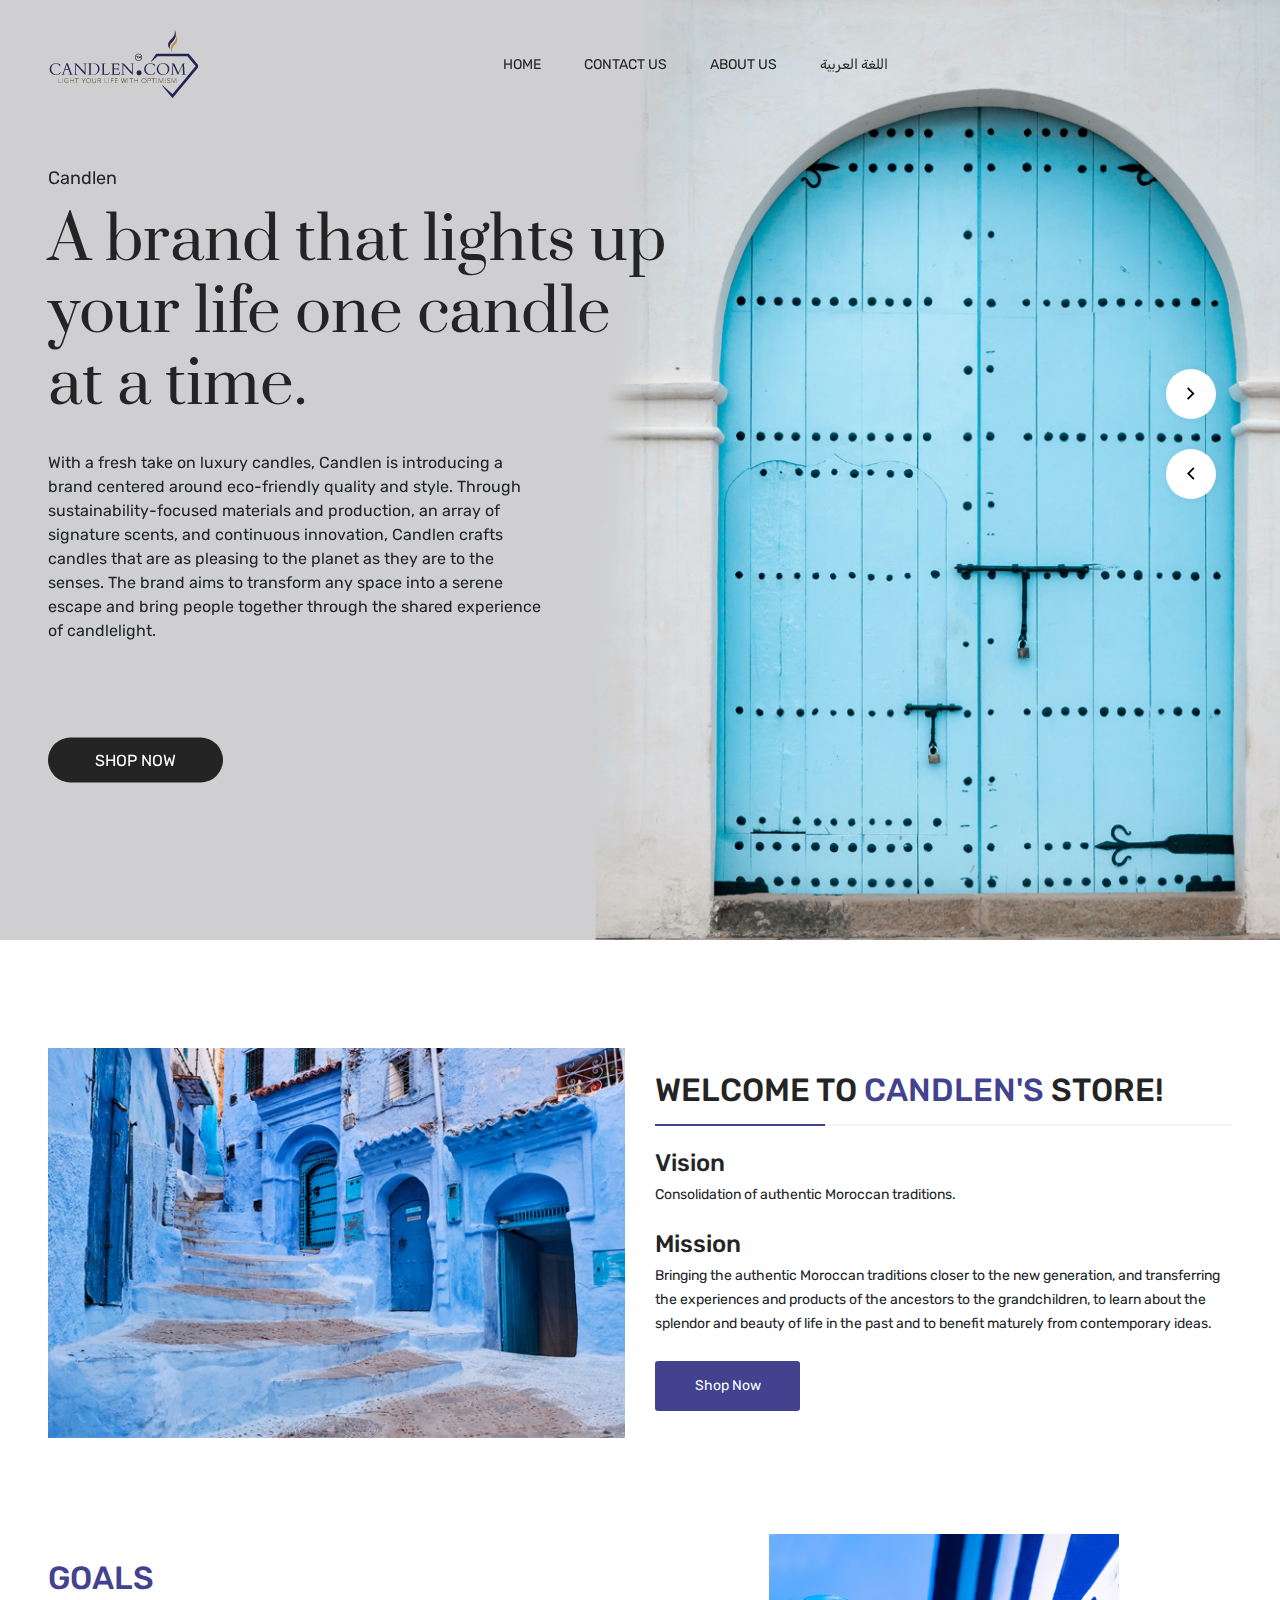
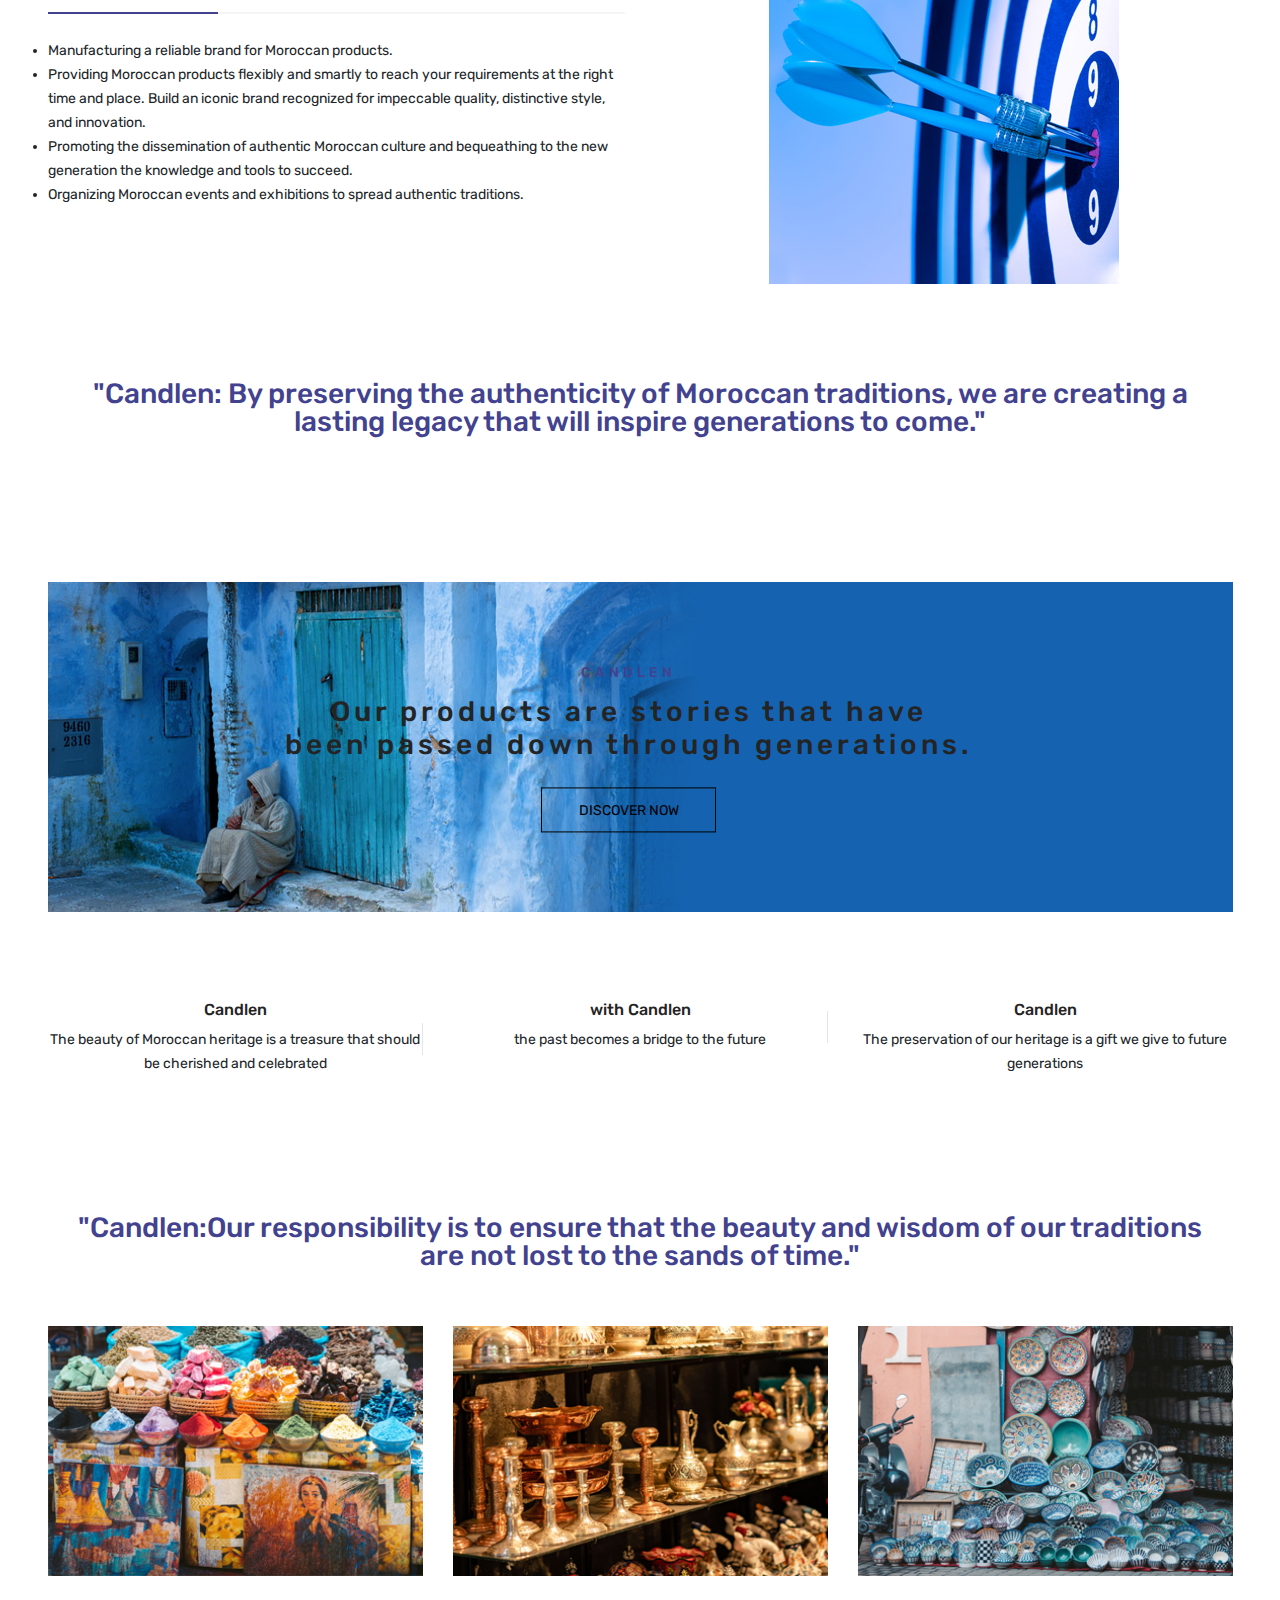
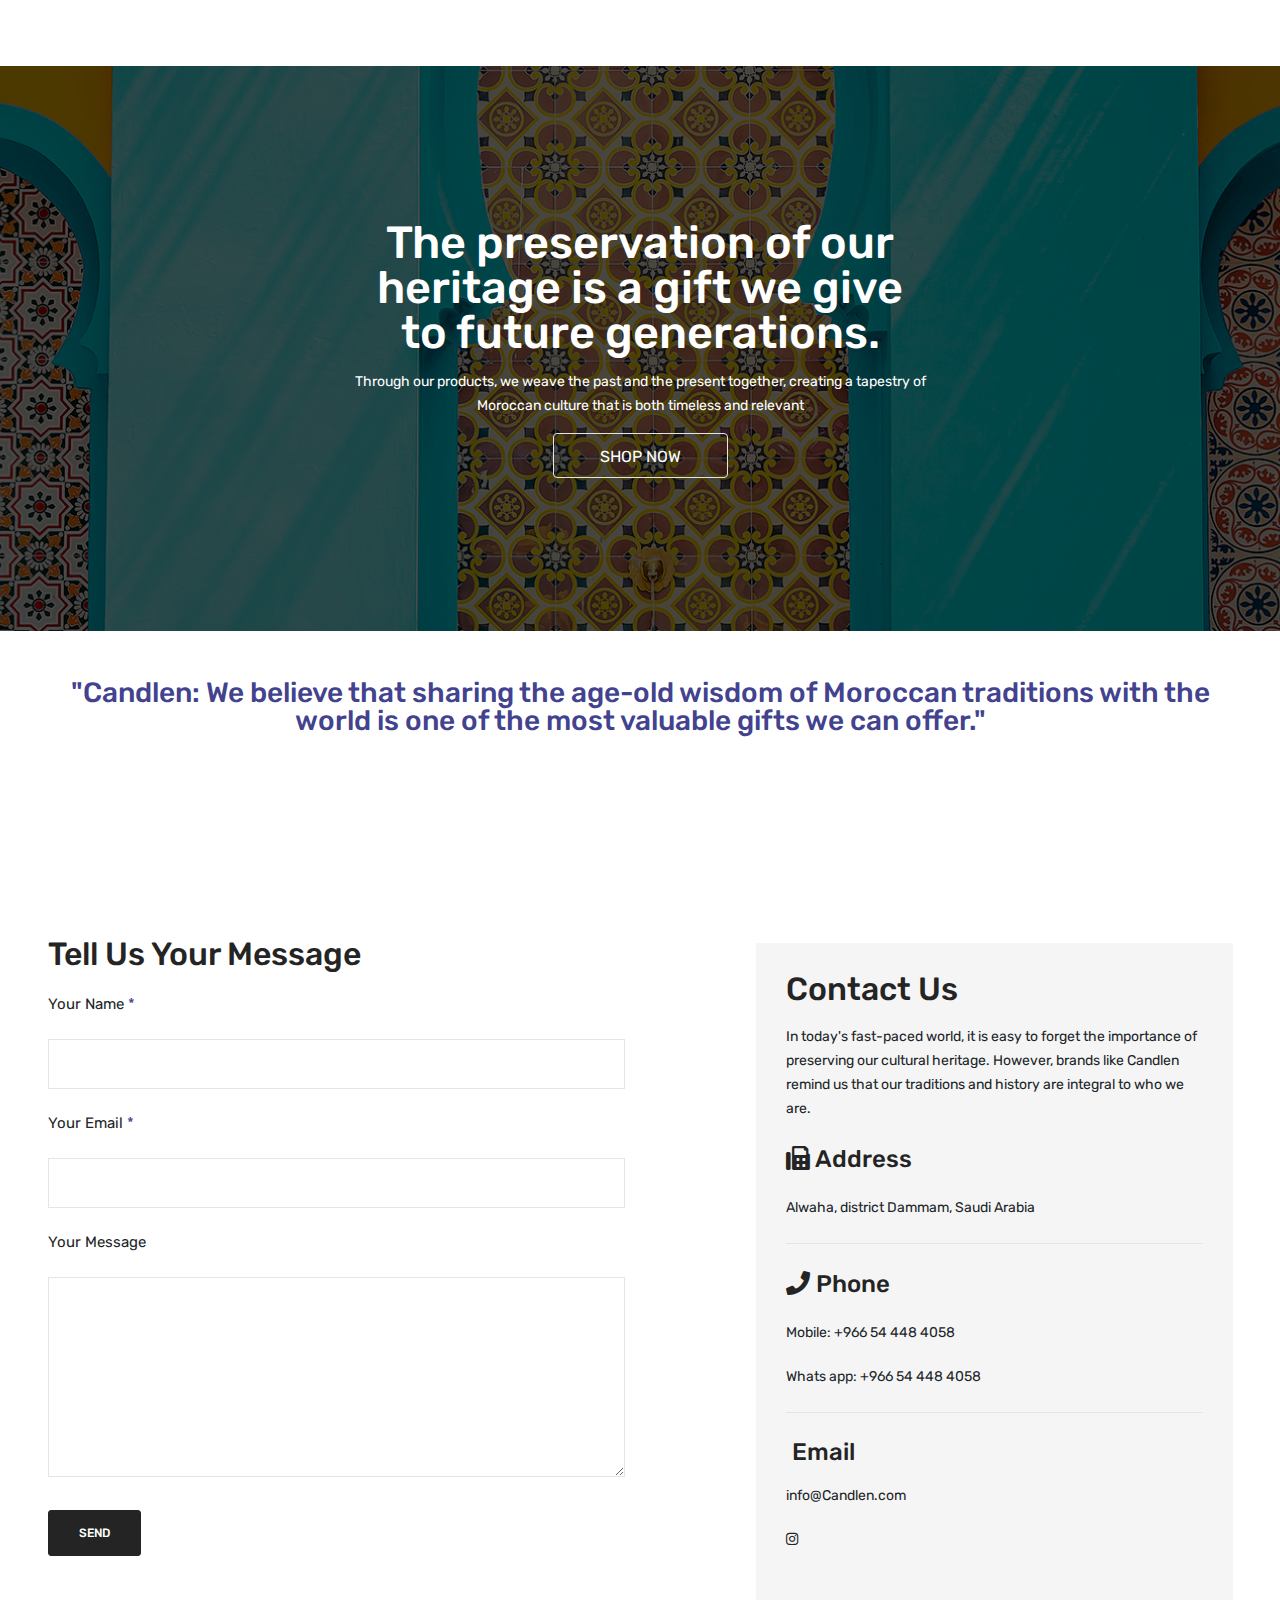
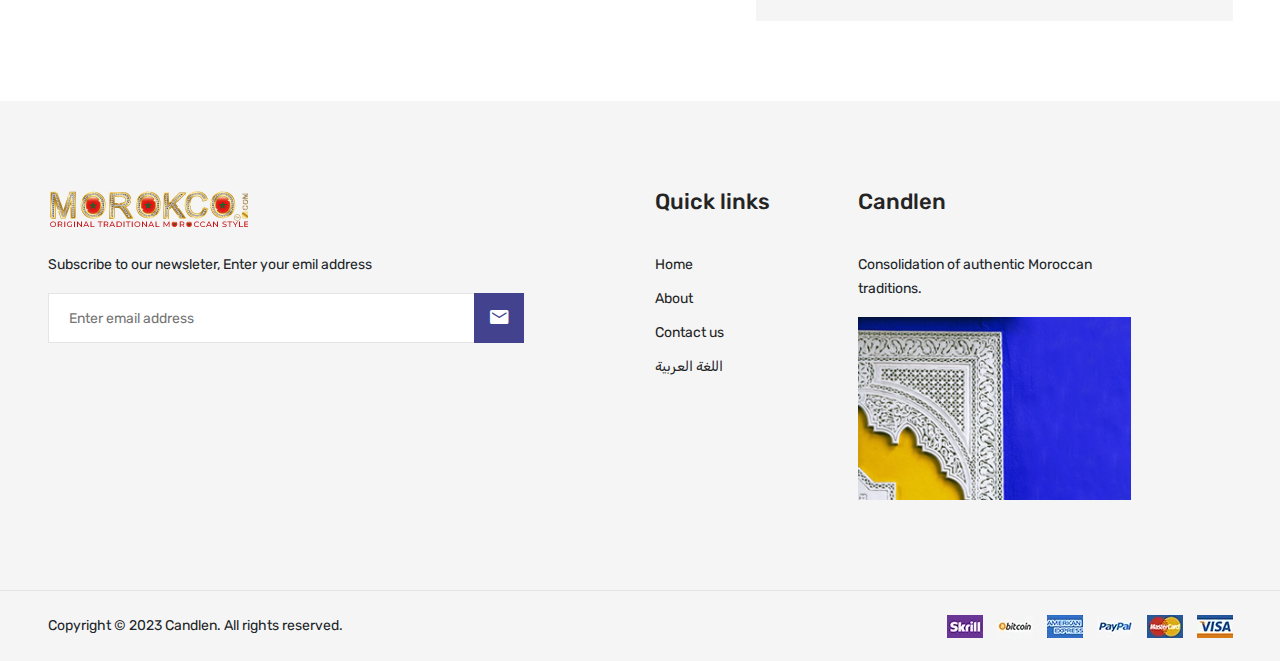
==== commit a329bd25: "edit eng slider" ====
--- a/en/index.html
+++ b/en/index.html
@@ -4,7 +4,7 @@
 <head>
     <meta charset="utf-8">
     <meta http-equiv="x-ua-compatible" content="ie=edge">
-    <title>Morokco || Home</title>
+    <title>Candlen || Home</title>
     <meta name="robots" content="noindex, follow" />
     <meta name="viewport" content="width=device-width, initial-scale=1, shrink-to-fit=no">
     <!-- Favicon -->
@@ -151,7 +151,7 @@
                                 <a class="product-item_remove" href="javascript:void(0)"><i
                                         class="ion-android-close"></i></a>
                                 <div class="product-item_img">
-                                    <img src="assets/images/product/1-1.jpg" alt="Morokco's Product Image">
+                                    <img src="assets/images/product/1-1.jpg" alt="Candlen's Product Image">
                                 </div>
                                 <div class="product-item_content">
                                     <a class="product-item_title" href="https://salla.sa/royal-gifts">Autem ipsa ad</a>
@@ -162,7 +162,7 @@
                                 <a class="product-item_remove" href="javascript:void(0)"><i
                                         class="ion-android-close"></i></a>
                                 <div class="product-item_img">
-                                    <img src="assets/images/product/2-1.jpg" alt="Morokco's Product Image">
+                                    <img src="assets/images/product/2-1.jpg" alt="Candlen's Product Image">
                                 </div>
                                 <div class="product-item_content">
                                     <a class="product-item_title" href="https://salla.sa/royal-gifts">Tenetur illum
@@ -174,7 +174,7 @@
                                 <a class="product-item_remove" href="javascript:void(0)"><i
                                         class="ion-android-close"></i></a>
                                 <div class="product-item_img">
-                                    <img src="assets/images/product/3-1.jpg" alt="Morokco's Product Image">
+                                    <img src="assets/images/product/3-1.jpg" alt="Candlen's Product Image">
                                 </div>
                                 <div class="product-item_content">
                                     <a class="product-item_title" href="https://salla.sa/royal-gifts">Non doloremque
@@ -247,12 +247,13 @@
                     <div class="slider-progress"></div>
                     <div class="container">
                         <div class="slide-content">
-                            <span>Morokco</span>
-                            <h2> The preservation of <br> Moroccan traditions <br> is a collective effort.</h2>
+                            <span>Candlen</span>
+                            <h2>
+                                A brand that lights up <br> your life one candle <br> at a time.
+                            </h2>
                             <p class="short-desc">
-                                Morocco is a land of rich history and fascinating culture that has captivated <br> the hearts of millions throughout the centuries. The country's vibrant traditions are <br> a testament to the beauty and wisdom of its heritage.
-                                With the rapid pace of globalization and cultural homogenization, preserving and consolidating these authentic Moroccan traditions <br> has become more crucial than ever. This is where the new brand, morokco, comes in,
-                                <br> with a mission to bring the authentic Moroccan <br> traditions closer to the new generation.
+                                With a fresh take on luxury candles, Candlen is introducing a brand centered around eco-friendly quality and style. Through sustainability-focused materials and production, an array of signature scents, and continuous innovation, Candlen crafts candles
+                                that are as pleasing to the planet as they are to the senses. The brand aims to transform any space into a serene escape and bring people together through the shared experience of candlelight.
                             </p>
                             <div class="slide-btn">
                                 <a class="kenne-btn" href="https://salla.sa/royal-gifts">shop now</a>
@@ -264,12 +265,11 @@
                     <div class="slider-progress"></div>
                     <div class="container">
                         <div class="slide-content">
-                            <!-- <span>Exclusive Offer -10% Off This Week</span> -->
-                            <h2>The wisdom of our ancestors is <br> the foundation of our future.</h2>
+                            <span>  Luxury Candles   </span>
+                            <h2>Discover the essence of <br> sophistication with <br> Candlen's luxurious candles.</h2>
                             <p class="short-desc-2">
-                                One of the ways morokco accomplishes this is by making its products accessible to a<br> broad audience. By providing Moroccan products flexibly and smartly, the brand allows
-                                <br> customers to experience the richness of Moroccan culture and history in their everyday
-                                <br> lives. This approach ensures that the spirit of Moroccan heritage is kept alive for <br> future generations to discover and cherish.
+                                Strategic partnerships are also crucial to Candlen to elevate the brand. Collaborations with complementary brands, influencers, and designers allow Candlen to produce innovative new candle designs and reach new audiences. Candlen also aims to strengthen
+                                its online presence through an interactive website, social media profiles, and e-commerce capabilities to make the brand experience seamless at every touchpoint.
                             </p>
                             <div class="slide-btn">
                                 <a class="kenne-btn" href="https://salla.sa/royal-gifts">shop now</a>
@@ -282,20 +282,20 @@
 
         </div>
         <!-- Slider Area End Here -->
-        <!-- Begin Morokco's About Us Area -->
+        <!-- Begin Candlen's About Us Area -->
         <div class="about-us-area" id="about">
             <div class="container">
                 <div class="row">
                     <div class="col-lg-6 col-md-5">
                         <div class="overview-img text-center img-hover_effect">
                             <a href="#">
-                                <img class="img-full" src="assets/images/about-us/1.jpg" alt="Morokco's About Us Image">
+                                <img class="img-full" src="assets/images/about-us/1.jpg" alt="Candlen's About Us Image">
                             </a>
                         </div>
                     </div>
                     <div class="col-lg-6 col-md-7 d-flex align-items-center">
                         <div class="overview-content">
-                            <h2>Welcome To <span>Morokco's</span> Store!</h2>
+                            <h2>Welcome To <span>Candlen's</span> Store!</h2>
 
                             <h4><span> Vision </span></h4>
                             <p class="short_desc">
@@ -334,17 +334,17 @@
                     </div>
                     <div class="col-lg-6 col-md-5">
                         <div class="overview-img text-center img-hover_effect">
-                            <img class="pt-5" src="./assets/images/goals.jpg" alt="Morokco's golas image">
-                        </div>
-                    </div>
-                </div>
-            </div>
-        </div>
-        <!-- Morokco's About Us Area End Here -->
+                            <img class="pt-5" src="./assets/images/goals.jpg" alt="Candlen's golas image">
+                        </div>
+                    </div>
+                </div>
+            </div>
+        </div>
+        <!-- Candlen's About Us Area End Here -->
         <div class="py-5 container text-center mx-auto">
             <h3>
                 <span>
-                    "Morokco: By preserving the authenticity of Moroccan traditions, we are creating a lasting legacy that will inspire generations to come."
+                    "Candlen: By preserving the authenticity of Moroccan traditions, we are creating a lasting legacy that will inspire generations to come."
                 </span>
             </h3>
         </div>
@@ -356,7 +356,7 @@
                         <div class="banner-item img-hover_effect">
                             <div class="banner-img"></div>
                             <div class="banner-content">
-                                <span>Morokco</span>
+                                <span>Candlen</span>
                                 <h3>
                                     Our products are stories that have
                                     <br> been passed down through generations.
@@ -379,7 +379,7 @@
                         <div class="col-lg-4 col-md-4">
                             <div class="service-item">
                                 <div class="content">
-                                    <h4> Morokco </h4>
+                                    <h4> Candlen </h4>
                                     <p>The beauty of Moroccan heritage is a treasure that should be cherished and celebrated</p>
                                 </div>
                             </div>
@@ -387,7 +387,7 @@
                         <div class="col-lg-4 col-md-4">
                             <div class="service-item">
                                 <div class="content">
-                                    <h4> with Morokco</h4>
+                                    <h4> with Candlen</h4>
                                     <p> the past becomes a bridge to the future </p>
                                 </div>
                             </div>
@@ -395,7 +395,7 @@
                         <div class="col-lg-4 col-md-4">
                             <div class="service-item">
                                 <div class="content">
-                                    <h4> Morokco </h4>
+                                    <h4> Candlen </h4>
                                     <p> The preservation of our heritage is a gift we give to future generations </p>
                                 </div>
                             </div>
@@ -412,7 +412,7 @@
                 <div class="py-5 container text-center mx-auto">
                     <h3>
                         <span>
-                            "Morokco:Our responsibility is to ensure that the beauty and wisdom of our traditions are not lost to the sands of time."
+                            "Candlen:Our responsibility is to ensure that the beauty and wisdom of our traditions are not lost to the sands of time."
                         </span>
                     </h3>
                 </div>
@@ -447,1815 +447,9 @@
                 </div>
             </div>
         </div>
-        <!-- Banner Area End Here -->
-
-        <!-- Begin Product Area -->
-        <!-- <div class="product-area ">
-            <div class="container">
-                <div class="row">
-                    <div class="col-lg-12">
-                        <div class="section-title">
-                            <h3>New Product</h3>
-                            <div class="product-arrow"></div>
-                        </div>
-                    </div>
-                    <div class="col-lg-12">
-                        <div class="kenne-element-carousel product-slider slider-nav" data-slick-options='{
-                        "slidesToShow": 4,
-                        "slidesToScroll": 1,
-                        "infinite": false,
-                        "arrows": true,
-                        "dots": false,
-                        "spaceBetween": 30,
-                        "appendArrows": ".product-arrow"
-                        }' data-slick-responsive='[
-                        {"breakpoint":992, "settings": {
-                        "slidesToShow": 3
-                        }},
-                        {"breakpoint":768, "settings": {
-                        "slidesToShow": 2
-                        }},
-                        {"breakpoint":575, "settings": {
-                        "slidesToShow": 1
-                        }}
-                    ]'>
-
-                            <div class="product-item">
-                                <div class="single-product">
-                                    <div class="product-img">
-                                        <a href="single-product.html">
-                                            <img class="primary-img" src="assets/images/product/1-1.jpg"
-                                                alt="Morokco's Product Image">
-                                            <img class="secondary-img" src="assets/images/product/1-2.jpg"
-                                                alt="Morokco's Product Image">
-                                        </a>
-                                        <span class="sticker-2">Hot</span>
-                                        <div class="add-actions">
-                                            <ul>
-                                                <li class="quick-view-btn" data-bs-toggle="modal"
-                                                    data-bs-target="#exampleModalCenter"><a href="javascript:void(0)"
-                                                        data-bs-toggle="tooltip" data-placement="right"
-                                                        title="Quick View"><i class="ion-ios-search"></i></a>
-                                                </li>
-                                                <li><a href="wishlist.html" data-bs-toggle="tooltip"
-                                                        data-placement="right" title="Add To Wishlist"><i
-                                                            class="ion-ios-heart-outline"></i></a>
-                                                </li>
-                                                <li><a href="compare.html" data-bs-toggle="tooltip"
-                                                        data-placement="right" title="Add To Compare"><i
-                                                            class="ion-ios-reload"></i></a>
-                                                </li>
-                                                <li><a href="cart.html" data-bs-toggle="tooltip" data-placement="right"
-                                                        title="Add To cart"><i class="ion-bag"></i></a>
-                                                </li>
-                                            </ul>
-                                        </div>
-                                    </div>
-                                    <div class="product-content">
-                                        <div class="product-desc_info">
-                                            <h3 class="product-name"><a href="single-product.html">Quibusdam ratione</a>
-                                            </h3>
-                                            <div class="price-box">
-                                                <span class="new-price">$46.91</span>
-                                                <span class="old-price">$50.99</span>
-                                            </div>
-                                            <div class="rating-box">
-                                                <ul>
-                                                    <li><i class="ion-ios-star"></i></li>
-                                                    <li><i class="ion-ios-star"></i></li>
-                                                    <li><i class="ion-ios-star"></i></li>
-                                                    <li class="silver-color"><i class="ion-ios-star-half"></i></li>
-                                                    <li class="silver-color"><i class="ion-ios-star-outline"></i></li>
-                                                </ul>
-                                            </div>
-                                        </div>
-                                    </div>
-                                </div>
-                            </div>
-                            <div class="product-item">
-                                <div class="single-product">
-                                    <div class="product-img">
-                                        <a href="single-product.html">
-                                            <img class="primary-img" src="assets/images/product/2-1.jpg"
-                                                alt="Morokco's Product Image">
-                                            <img class="secondary-img" src="assets/images/product/2-2.jpg"
-                                                alt="Morokco's Product Image">
-                                        </a>
-                                        <span class="sticker">Bestseller</span>
-                                        <div class="add-actions">
-                                            <ul>
-                                                <li class="quick-view-btn" data-bs-toggle="modal"
-                                                    data-bs-target="#exampleModalCenter"><a href="javascript:void(0)"
-                                                        data-bs-toggle="tooltip" data-placement="right"
-                                                        title="Quick View"><i class="ion-ios-search"></i></a>
-                                                </li>
-                                                <li><a href="wishlist.html" data-bs-toggle="tooltip"
-                                                        data-placement="right" title="Add To Wishlist"><i
-                                                            class="ion-ios-heart-outline"></i></a>
-                                                </li>
-                                                <li><a href="compare.html" data-bs-toggle="tooltip"
-                                                        data-placement="right" title="Add To Compare"><i
-                                                            class="ion-ios-reload"></i></a>
-                                                </li>
-                                                <li><a href="cart.html" data-bs-toggle="tooltip" data-placement="right"
-                                                        title="Add To cart"><i class="ion-bag"></i></a>
-                                                </li>
-                                            </ul>
-                                        </div>
-                                    </div>
-                                    <div class="product-content">
-                                        <div class="product-desc_info">
-                                            <h3 class="product-name"><a href="single-product.html">Nulla laboriosam</a>
-                                            </h3>
-                                            <div class="price-box">
-                                                <span class="new-price">$80.00</span>
-                                                <span class="old-price">$85,00</span>
-                                            </div>
-                                            <div class="rating-box">
-                                                <ul>
-                                                    <li><i class="ion-ios-star"></i></li>
-                                                    <li><i class="ion-ios-star"></i></li>
-                                                    <li><i class="ion-ios-star"></i></li>
-                                                    <li><i class="ion-ios-star"></i></li>
-                                                    <li><i class="ion-ios-star"></i></li>
-                                                </ul>
-                                            </div>
-                                        </div>
-                                    </div>
-                                </div>
-                            </div>
-                            <div class="product-item">
-                                <div class="single-product">
-                                    <div class="product-img">
-                                        <a href="single-product.html">
-                                            <img class="primary-img" src="assets/images/product/3-1.jpg"
-                                                alt="Morokco's Product Image">
-                                            <img class="secondary-img" src="assets/images/product/3-2.jpg"
-                                                alt="Morokco's Product Image">
-                                        </a>
-                                        <span class="sticker-2">Hot</span>
-                                        <div class="add-actions">
-                                            <ul>
-                                                <li class="quick-view-btn" data-bs-toggle="modal"
-                                                    data-bs-target="#exampleModalCenter"><a href="javascript:void(0)"
-                                                        data-bs-toggle="tooltip" data-placement="right"
-                                                        title="Quick View"><i class="ion-ios-search"></i></a>
-                                                </li>
-                                                <li><a href="wishlist.html" data-bs-toggle="tooltip"
-                                                        data-placement="right" title="Add To Wishlist"><i
-                                                            class="ion-ios-heart-outline"></i></a>
-                                                </li>
-                                                <li><a href="compare.html" data-bs-toggle="tooltip"
-                                                        data-placement="right" title="Add To Compare"><i
-                                                            class="ion-ios-reload"></i></a>
-                                                </li>
-                                                <li><a href="cart.html" data-bs-toggle="tooltip" data-placement="right"
-                                                        title="Add To cart"><i class="ion-bag"></i></a>
-                                                </li>
-                                            </ul>
-                                        </div>
-                                    </div>
-                                    <div class="product-content">
-                                        <div class="product-desc_info">
-                                            <h3 class="product-name"><a href="single-product.html">Adipisci voluptas</a>
-                                            </h3>
-                                            <div class="price-box">
-                                                <span class="new-price">$75.91</span>
-                                                <span class="old-price">$80.99</span>
-                                            </div>
-                                            <div class="rating-box">
-                                                <ul>
-                                                    <li><i class="ion-ios-star"></i></li>
-                                                    <li><i class="ion-ios-star"></i></li>
-                                                    <li><i class="ion-ios-star"></i></li>
-                                                    <li><i class="ion-ios-star"></i></li>
-                                                    <li class="silver-color"><i class="ion-ios-star-outline"></i></li>
-                                                </ul>
-                                            </div>
-                                        </div>
-                                    </div>
-                                </div>
-                            </div>
-                            <div class="product-item">
-                                <div class="single-product">
-                                    <div class="product-img">
-                                        <a href="single-product.html">
-                                            <img class="primary-img" src="assets/images/product/4-1.jpg"
-                                                alt="Morokco's Product Image">
-                                            <img class="secondary-img" src="assets/images/product/4-2.jpg"
-                                                alt="Morokco's Product Image">
-                                        </a>
-                                        <span class="sticker">Bestseller</span>
-                                        <div class="add-actions">
-                                            <ul>
-                                                <li class="quick-view-btn" data-bs-toggle="modal"
-                                                    data-bs-target="#exampleModalCenter"><a href="javascript:void(0)"
-                                                        data-bs-toggle="tooltip" data-placement="right"
-                                                        title="Quick View"><i class="ion-ios-search"></i></a>
-                                                </li>
-                                                <li><a href="wishlist.html" data-bs-toggle="tooltip"
-                                                        data-placement="right" title="Add To Wishlist"><i
-                                                            class="ion-ios-heart-outline"></i></a>
-                                                </li>
-                                                <li><a href="compare.html" data-bs-toggle="tooltip"
-                                                        data-placement="right" title="Add To Compare"><i
-                                                            class="ion-ios-reload"></i></a>
-                                                </li>
-                                                <li><a href="cart.html" data-bs-toggle="tooltip" data-placement="right"
-                                                        title="Add To cart"><i class="ion-bag"></i></a>
-                                                </li>
-                                            </ul>
-                                        </div>
-                                    </div>
-                                    <div class="product-content">
-                                        <div class="product-desc_info">
-                                            <h3 class="product-name"><a href="single-product.html">Possimus beatae</a>
-                                            </h3>
-                                            <div class="price-box">
-                                                <span class="new-price">$65.00</span>
-                                                <span class="old-price">$70.00</span>
-                                            </div>
-                                            <div class="rating-box">
-                                                <ul>
-                                                    <li><i class="ion-ios-star"></i></li>
-                                                    <li><i class="ion-ios-star"></i></li>
-                                                    <li><i class="ion-ios-star"></i></li>
-                                                    <li class="silver-color"><i class="ion-ios-star-half"></i></li>
-                                                    <li class="silver-color"><i class="ion-ios-star-outline"></i></li>
-                                                </ul>
-                                            </div>
-                                        </div>
-                                    </div>
-                                </div>
-                            </div>
-                            <div class="product-item">
-                                <div class="single-product">
-                                    <div class="product-img">
-                                        <a href="single-product.html">
-                                            <img class="primary-img" src="assets/images/product/5-1.jpg"
-                                                alt="Morokco's Product Image">
-                                            <img class="secondary-img" src="assets/images/product/5-2.jpg"
-                                                alt="Morokco's Product Image">
-                                        </a>
-                                        <span class="sticker-2">Hot</span>
-                                        <div class="add-actions">
-                                            <ul>
-                                                <li class="quick-view-btn" data-bs-toggle="modal"
-                                                    data-bs-target="#exampleModalCenter"><a href="javascript:void(0)"
-                                                        data-bs-toggle="tooltip" data-placement="right"
-                                                        title="Quick View"><i class="ion-ios-search"></i></a>
-                                                </li>
-                                                <li><a href="wishlist.html" data-bs-toggle="tooltip"
-                                                        data-placement="right" title="Add To Wishlist"><i
-                                                            class="ion-ios-heart-outline"></i></a>
-                                                </li>
-                                                <li><a href="compare.html" data-bs-toggle="tooltip"
-                                                        data-placement="right" title="Add To Compare"><i
-                                                            class="ion-ios-reload"></i></a>
-                                                </li>
-                                                <li><a href="cart.html" data-bs-toggle="tooltip" data-placement="right"
-                                                        title="Add To cart"><i class="ion-bag"></i></a>
-                                                </li>
-                                            </ul>
-                                        </div>
-                                    </div>
-                                    <div class="product-content">
-                                        <div class="product-desc_info">
-                                            <h3 class="product-name"><a href="single-product.html">Voluptates
-                                                    laudantium</a></h3>
-                                            <div class="price-box">
-                                                <span class="new-price">$95.00</span>
-                                                <span class="old-price">$100.00</span>
-                                            </div>
-                                            <div class="rating-box">
-                                                <ul>
-                                                    <li><i class="ion-ios-star"></i></li>
-                                                    <li><i class="ion-ios-star"></i></li>
-                                                    <li><i class="ion-ios-star"></i></li>
-                                                    <li><i class="ion-ios-star"></i></li>
-                                                    <li class="silver-color"><i class="ion-ios-star-half"></i></li>
-                                                </ul>
-                                            </div>
-                                        </div>
-                                    </div>
-                                </div>
-                            </div>
-                            <div class="product-item">
-                                <div class="single-product">
-                                    <div class="product-img">
-                                        <a href="single-product.html">
-                                            <img class="primary-img" src="assets/images/product/6-1.jpg"
-                                                alt="Morokco's Product Image">
-                                            <img class="secondary-img" src="assets/images/product/6-2.jpg"
-                                                alt="Morokco's Product Image">
-                                        </a>
-                                        <span class="sticker">Bestseller</span>
-                                        <div class="add-actions">
-                                            <ul>
-                                                <li class="quick-view-btn" data-bs-toggle="modal"
-                                                    data-bs-target="#exampleModalCenter"><a href="javascript:void(0)"
-                                                        data-bs-toggle="tooltip" data-placement="right"
-                                                        title="Quick View"><i class="ion-ios-search"></i></a>
-                                                </li>
-                                                <li><a href="wishlist.html" data-bs-toggle="tooltip"
-                                                        data-placement="right" title="Add To Wishlist"><i
-                                                            class="ion-ios-heart-outline"></i></a>
-                                                </li>
-                                                <li><a href="compare.html" data-bs-toggle="tooltip"
-                                                        data-placement="right" title="Add To Compare"><i
-                                                            class="ion-ios-reload"></i></a>
-                                                </li>
-                                                <li><a href="cart.html" data-bs-toggle="tooltip" data-placement="right"
-                                                        title="Add To cart"><i class="ion-bag"></i></a>
-                                                </li>
-                                            </ul>
-                                        </div>
-                                    </div>
-                                    <div class="product-content">
-                                        <div class="product-desc_info">
-                                            <h3 class="product-name"><a href="single-product.html">Eligendi
-                                                    voluptate</a></h3>
-                                            <div class="price-box">
-                                                <span class="new-price">$60.00</span>
-                                                <span class="old-price">$65.00</span>
-                                            </div>
-                                            <div class="rating-box">
-                                                <ul>
-                                                    <li><i class="ion-ios-star"></i></li>
-                                                    <li><i class="ion-ios-star"></i></li>
-                                                    <li><i class="ion-ios-star"></i></li>
-                                                    <li class="silver-color"><i class="ion-ios-star-half"></i></li>
-                                                    <li class="silver-color"><i class="ion-ios-star-outline"></i></li>
-                                                </ul>
-                                            </div>
-                                        </div>
-                                    </div>
-                                </div>
-                            </div>
-                            <div class="product-item">
-                                <div class="single-product">
-                                    <div class="product-img">
-                                        <a href="single-product.html">
-                                            <img class="primary-img" src="assets/images/product/7-1.jpg"
-                                                alt="Morokco's Product Image">
-                                            <img class="secondary-img" src="assets/images/product/7-2.jpg"
-                                                alt="Morokco's Product Image">
-                                        </a>
-                                        <span class="sticker-2">Hot</span>
-                                        <div class="add-actions">
-                                            <ul>
-                                                <li class="quick-view-btn" data-bs-toggle="modal"
-                                                    data-bs-target="#exampleModalCenter"><a href="javascript:void(0)"
-                                                        data-bs-toggle="tooltip" data-placement="right"
-                                                        title="Quick View"><i class="ion-ios-search"></i></a>
-                                                </li>
-                                                <li><a href="wishlist.html" data-bs-toggle="tooltip"
-                                                        data-placement="right" title="Add To Wishlist"><i
-                                                            class="ion-ios-heart-outline"></i></a>
-                                                </li>
-                                                <li><a href="compare.html" data-bs-toggle="tooltip"
-                                                        data-placement="right" title="Add To Compare"><i
-                                                            class="ion-ios-reload"></i></a>
-                                                </li>
-                                                <li><a href="cart.html" data-bs-toggle="tooltip" data-placement="right"
-                                                        title="Add To cart"><i class="ion-bag"></i></a>
-                                                </li>
-                                            </ul>
-                                        </div>
-                                    </div>
-                                    <div class="product-content">
-                                        <div class="product-desc_info">
-                                            <h3 class="product-name"><a href="single-product.html">Excepturi
-                                                    perspiciatis</a></h3>
-                                            <div class="price-box">
-                                                <span class="new-price">$50.00</span>
-                                                <span class="old-price">$60.00</span>
-                                            </div>
-                                            <div class="rating-box">
-                                                <ul>
-                                                    <li><i class="ion-ios-star"></i></li>
-                                                    <li><i class="ion-ios-star"></i></li>
-                                                    <li><i class="ion-ios-star"></i></li>
-                                                    <li class="silver-color"><i class="ion-ios-star-outline"></i></li>
-                                                    <li class="silver-color"><i class="ion-ios-star-outline"></i></li>
-                                                </ul>
-                                            </div>
-                                        </div>
-                                    </div>
-                                </div>
-                            </div>
-                            <div class="product-item">
-                                <div class="single-product">
-                                    <div class="product-img">
-                                        <a href="single-product.html">
-                                            <img class="primary-img" src="assets/images/product/8-1.jpg"
-                                                alt="Morokco's Product Image">
-                                            <img class="secondary-img" src="assets/images/product/8-2.jpg"
-                                                alt="Morokco's Product Image">
-                                        </a>
-                                        <span class="sticker">Bestseller</span>
-                                        <div class="add-actions">
-                                            <ul>
-                                                <li class="quick-view-btn" data-bs-toggle="modal"
-                                                    data-bs-target="#exampleModalCenter"><a href="javascript:void(0)"
-                                                        data-bs-toggle="tooltip" data-placement="right"
-                                                        title="Quick View"><i class="ion-ios-search"></i></a>
-                                                </li>
-                                                <li><a href="wishlist.html" data-bs-toggle="tooltip"
-                                                        data-placement="right" title="Add To Wishlist"><i
-                                                            class="ion-ios-heart-outline"></i></a>
-                                                </li>
-                                                <li><a href="compare.html" data-bs-toggle="tooltip"
-                                                        data-placement="right" title="Add To Compare"><i
-                                                            class="ion-ios-reload"></i></a>
-                                                </li>
-                                                <li><a href="cart.html" data-bs-toggle="tooltip" data-placement="right"
-                                                        title="Add To cart"><i class="ion-bag"></i></a>
-                                                </li>
-                                            </ul>
-                                        </div>
-                                    </div>
-                                    <div class="product-content">
-                                        <div class="product-desc_info">
-                                            <h3 class="product-name"><a href="single-product.html">Esse eveniet</a></h3>
-                                            <div class="price-box">
-                                                <span class="new-price">$70.00</span>
-                                                <span class="old-price">$75.00</span>
-                                            </div>
-                                            <div class="rating-box">
-                                                <ul>
-                                                    <li><i class="ion-ios-star"></i></li>
-                                                    <li><i class="ion-ios-star"></i></li>
-                                                    <li><i class="ion-ios-star"></i></li>
-                                                    <li class="silver-color"><i class="ion-ios-star-half"></i></li>
-                                                    <li class="silver-color"><i class="ion-ios-star-outline"></i></li>
-                                                </ul>
-                                            </div>
-                                        </div>
-                                    </div>
-                                </div>
-                            </div>
-
-                        </div>
-                    </div>
-                </div>
-            </div>
-        </div> -->
-        <!-- Product Area End Here -->
-
-
-
-        <!-- Begin Product Tab Area -->
-        <!-- <div class="product-tab_area">
-            <div class="container">
-                <div class="row">
-                    <div class="col-lg-12">
-                        <div class="section-title">
-                            <h3>All Product</h3>
-                            <div class="product-tab">
-                                <ul class="nav product-menu">
-                                    <li><a class="active" data-bs-toggle="tab" href="#bag"><span>Bag</span></a>
-                                    </li>
-                                    <li><a data-bs-toggle="tab" href="#plaid-shirts"><span>Plaid Shirts</span></a></li>
-                                    <li><a data-bs-toggle="tab" href="#shoes"><span>Shoes</span></a></li>
-                                </ul>
-                            </div>
-                        </div>
-                    </div>
-                    <div class="col-lg-12">
-                        <div class="tab-content kenne-tab_content">
-                            <div id="bag" class="tab-pane active show" role="tabpanel">
-                                <div class="kenne-element-carousel product-tab_slider slider-nav product-tab_arrow"
-                                    data-slick-options='{
-                                    "slidesToShow": 4,
-                                    "slidesToScroll": 1,
-                                    "infinite": false,
-                                    "arrows": true,
-                                    "dots": false,
-                                    "spaceBetween": 30
-                                    }' data-slick-responsive='[
-                                    {"breakpoint":992, "settings": {
-                                    "slidesToShow": 3
-                                    }},
-                                    {"breakpoint":768, "settings": {
-                                    "slidesToShow": 2
-                                    }},
-                                    {"breakpoint":575, "settings": {
-                                    "slidesToShow": 1
-                                    }}
-                                ]'>
-
-                                    <div class="product-item">
-                                        <div class="single-product">
-                                            <div class="product-img">
-                                                <a href="single-product.html">
-                                                    <img class="primary-img" src="assets/images/product/5-1.jpg"
-                                                        alt="Morokco's Product Image">
-                                                    <img class="secondary-img" src="assets/images/product/5-2.jpg"
-                                                        alt="Morokco's Product Image">
-                                                </a>
-                                                <span class="sticker-2">Hot</span>
-                                                <div class="add-actions">
-                                                    <ul>
-                                                        <li class="quick-view-btn" data-bs-toggle="modal"
-                                                            data-bs-target="#exampleModalCenter"><a
-                                                                href="javascript:void(0)" data-bs-toggle="tooltip"
-                                                                data-placement="right" title="Quick View"><i
-                                                                    class="ion-ios-search"></i></a>
-                                                        </li>
-                                                        <li><a href="wishlist.html" data-bs-toggle="tooltip"
-                                                                data-placement="right" title="Add To Wishlist"><i
-                                                                    class="ion-ios-heart-outline"></i></a>
-                                                        </li>
-                                                        <li><a href="compare.html" data-bs-toggle="tooltip"
-                                                                data-placement="right" title="Add To Compare"><i
-                                                                    class="ion-ios-reload"></i></a>
-                                                        </li>
-                                                        <li><a href="cart.html" data-bs-toggle="tooltip"
-                                                                data-placement="right" title="Add To cart"><i
-                                                                    class="ion-bag"></i></a>
-                                                        </li>
-                                                    </ul>
-                                                </div>
-                                            </div>
-                                            <div class="product-content">
-                                                <div class="product-desc_info">
-                                                    <h3 class="product-name"><a href="single-product.html">Voluptates
-                                                            laudantium</a></h3>
-                                                    <div class="price-box">
-                                                        <span class="new-price">$95.00</span>
-                                                        <span class="old-price">$100.00</span>
-                                                    </div>
-                                                    <div class="rating-box">
-                                                        <ul>
-                                                            <li><i class="ion-ios-star"></i></li>
-                                                            <li><i class="ion-ios-star"></i></li>
-                                                            <li><i class="ion-ios-star"></i></li>
-                                                            <li><i class="ion-ios-star"></i></li>
-                                                            <li class="silver-color"><i class="ion-ios-star-half"></i>
-                                                            </li>
-                                                        </ul>
-                                                    </div>
-                                                </div>
-                                            </div>
-                                        </div>
-                                    </div>
-                                    <div class="product-item">
-                                        <div class="single-product">
-                                            <div class="product-img">
-                                                <a href="single-product.html">
-                                                    <img class="primary-img" src="assets/images/product/6-1.jpg"
-                                                        alt="Morokco's Product Image">
-                                                    <img class="secondary-img" src="assets/images/product/6-2.jpg"
-                                                        alt="Morokco's Product Image">
-                                                </a>
-                                                <span class="sticker">Bestseller</span>
-                                                <div class="add-actions">
-                                                    <ul>
-                                                        <li class="quick-view-btn" data-bs-toggle="modal"
-                                                            data-bs-target="#exampleModalCenter"><a
-                                                                href="javascript:void(0)" data-bs-toggle="tooltip"
-                                                                data-placement="right" title="Quick View"><i
-                                                                    class="ion-ios-search"></i></a>
-                                                        </li>
-                                                        <li><a href="wishlist.html" data-bs-toggle="tooltip"
-                                                                data-placement="right" title="Add To Wishlist"><i
-                                                                    class="ion-ios-heart-outline"></i></a>
-                                                        </li>
-                                                        <li><a href="compare.html" data-bs-toggle="tooltip"
-                                                                data-placement="right" title="Add To Compare"><i
-                                                                    class="ion-ios-reload"></i></a>
-                                                        </li>
-                                                        <li><a href="cart.html" data-bs-toggle="tooltip"
-                                                                data-placement="right" title="Add To cart"><i
-                                                                    class="ion-bag"></i></a>
-                                                        </li>
-                                                    </ul>
-                                                </div>
-                                            </div>
-                                            <div class="product-content">
-                                                <div class="product-desc_info">
-                                                    <h3 class="product-name"><a href="single-product.html">Eligendi
-                                                            voluptate</a></h3>
-                                                    <div class="price-box">
-                                                        <span class="new-price">$60.00</span>
-                                                        <span class="old-price">$65.00</span>
-                                                    </div>
-                                                    <div class="rating-box">
-                                                        <ul>
-                                                            <li><i class="ion-ios-star"></i></li>
-                                                            <li><i class="ion-ios-star"></i></li>
-                                                            <li><i class="ion-ios-star"></i></li>
-                                                            <li class="silver-color"><i class="ion-ios-star-half"></i>
-                                                            </li>
-                                                            <li class="silver-color"><i
-                                                                    class="ion-ios-star-outline"></i>
-                                                            </li>
-                                                        </ul>
-                                                    </div>
-                                                </div>
-                                            </div>
-                                        </div>
-                                    </div>
-                                    <div class="product-item">
-                                        <div class="single-product">
-                                            <div class="product-img">
-                                                <a href="single-product.html">
-                                                    <img class="primary-img" src="assets/images/product/7-1.jpg"
-                                                        alt="Morokco's Product Image">
-                                                    <img class="secondary-img" src="assets/images/product/7-2.jpg"
-                                                        alt="Morokco's Product Image">
-                                                </a>
-                                                <span class="sticker-2">Hot</span>
-                                                <div class="add-actions">
-                                                    <ul>
-                                                        <li class="quick-view-btn" data-bs-toggle="modal"
-                                                            data-bs-target="#exampleModalCenter"><a
-                                                                href="javascript:void(0)" data-bs-toggle="tooltip"
-                                                                data-placement="right" title="Quick View"><i
-                                                                    class="ion-ios-search"></i></a>
-                                                        </li>
-                                                        <li><a href="wishlist.html" data-bs-toggle="tooltip"
-                                                                data-placement="right" title="Add To Wishlist"><i
-                                                                    class="ion-ios-heart-outline"></i></a>
-                                                        </li>
-                                                        <li><a href="compare.html" data-bs-toggle="tooltip"
-                                                                data-placement="right" title="Add To Compare"><i
-                                                                    class="ion-ios-reload"></i></a>
-                                                        </li>
-                                                        <li><a href="cart.html" data-bs-toggle="tooltip"
-                                                                data-placement="right" title="Add To cart"><i
-                                                                    class="ion-bag"></i></a>
-                                                        </li>
-                                                    </ul>
-                                                </div>
-                                            </div>
-                                            <div class="product-content">
-                                                <div class="product-desc_info">
-                                                    <h3 class="product-name"><a href="single-product.html">Excepturi
-                                                            perspiciatis</a></h3>
-                                                    <div class="price-box">
-                                                        <span class="new-price">$50.00</span>
-                                                        <span class="old-price">$60.00</span>
-                                                    </div>
-                                                    <div class="rating-box">
-                                                        <ul>
-                                                            <li><i class="ion-ios-star"></i></li>
-                                                            <li><i class="ion-ios-star"></i></li>
-                                                            <li><i class="ion-ios-star"></i></li>
-                                                            <li class="silver-color"><i
-                                                                    class="ion-ios-star-outline"></i>
-                                                            </li>
-                                                            <li class="silver-color"><i
-                                                                    class="ion-ios-star-outline"></i>
-                                                            </li>
-                                                        </ul>
-                                                    </div>
-                                                </div>
-                                            </div>
-                                        </div>
-                                    </div>
-                                    <div class="product-item">
-                                        <div class="single-product">
-                                            <div class="product-img">
-                                                <a href="single-product.html">
-                                                    <img class="primary-img" src="assets/images/product/8-1.jpg"
-                                                        alt="Morokco's Product Image">
-                                                    <img class="secondary-img" src="assets/images/product/8-2.jpg"
-                                                        alt="Morokco's Product Image">
-                                                </a>
-                                                <span class="sticker">Bestseller</span>
-                                                <div class="add-actions">
-                                                    <ul>
-                                                        <li class="quick-view-btn" data-bs-toggle="modal"
-                                                            data-bs-target="#exampleModalCenter"><a
-                                                                href="javascript:void(0)" data-bs-toggle="tooltip"
-                                                                data-placement="right" title="Quick View"><i
-                                                                    class="ion-ios-search"></i></a>
-                                                        </li>
-                                                        <li><a href="wishlist.html" data-bs-toggle="tooltip"
-                                                                data-placement="right" title="Add To Wishlist"><i
-                                                                    class="ion-ios-heart-outline"></i></a>
-                                                        </li>
-                                                        <li><a href="compare.html" data-bs-toggle="tooltip"
-                                                                data-placement="right" title="Add To Compare"><i
-                                                                    class="ion-ios-reload"></i></a>
-                                                        </li>
-                                                        <li><a href="cart.html" data-bs-toggle="tooltip"
-                                                                data-placement="right" title="Add To cart"><i
-                                                                    class="ion-bag"></i></a>
-                                                        </li>
-                                                    </ul>
-                                                </div>
-                                            </div>
-                                            <div class="product-content">
-                                                <div class="product-desc_info">
-                                                    <h3 class="product-name"><a href="single-product.html">Esse
-                                                            eveniet</a>
-                                                    </h3>
-                                                    <div class="price-box">
-                                                        <span class="new-price">$70.00</span>
-                                                        <span class="old-price">$75.00</span>
-                                                    </div>
-                                                    <div class="rating-box">
-                                                        <ul>
-                                                            <li><i class="ion-ios-star"></i></li>
-                                                            <li><i class="ion-ios-star"></i></li>
-                                                            <li><i class="ion-ios-star"></i></li>
-                                                            <li class="silver-color"><i class="ion-ios-star-half"></i>
-                                                            </li>
-                                                            <li class="silver-color"><i
-                                                                    class="ion-ios-star-outline"></i>
-                                                            </li>
-                                                        </ul>
-                                                    </div>
-                                                </div>
-                                            </div>
-                                        </div>
-                                    </div>
-                                    <div class="product-item">
-                                        <div class="single-product">
-                                            <div class="product-img">
-                                                <a href="single-product.html">
-                                                    <img class="primary-img" src="assets/images/product/1-1.jpg"
-                                                        alt="Morokco's Product Image">
-                                                    <img class="secondary-img" src="assets/images/product/1-2.jpg"
-                                                        alt="Morokco's Product Image">
-                                                </a>
-                                                <span class="sticker-2">Hot</span>
-                                                <div class="add-actions">
-                                                    <ul>
-                                                        <li class="quick-view-btn" data-bs-toggle="modal"
-                                                            data-bs-target="#exampleModalCenter"><a
-                                                                href="javascript:void(0)" data-bs-toggle="tooltip"
-                                                                data-placement="right" title="Quick View"><i
-                                                                    class="ion-ios-search"></i></a>
-                                                        </li>
-                                                        <li><a href="wishlist.html" data-bs-toggle="tooltip"
-                                                                data-placement="right" title="Add To Wishlist"><i
-                                                                    class="ion-ios-heart-outline"></i></a>
-                                                        </li>
-                                                        <li><a href="compare.html" data-bs-toggle="tooltip"
-                                                                data-placement="right" title="Add To Compare"><i
-                                                                    class="ion-ios-reload"></i></a>
-                                                        </li>
-                                                        <li><a href="cart.html" data-bs-toggle="tooltip"
-                                                                data-placement="right" title="Add To cart"><i
-                                                                    class="ion-bag"></i></a>
-                                                        </li>
-                                                    </ul>
-                                                </div>
-                                            </div>
-                                            <div class="product-content">
-                                                <div class="product-desc_info">
-                                                    <h3 class="product-name"><a href="single-product.html">Quibusdam
-                                                            ratione</a></h3>
-                                                    <div class="price-box">
-                                                        <span class="new-price">$46.91</span>
-                                                        <span class="old-price">$50.99</span>
-                                                    </div>
-                                                    <div class="rating-box">
-                                                        <ul>
-                                                            <li><i class="ion-ios-star"></i></li>
-                                                            <li><i class="ion-ios-star"></i></li>
-                                                            <li><i class="ion-ios-star"></i></li>
-                                                            <li class="silver-color"><i class="ion-ios-star-half"></i>
-                                                            </li>
-                                                            <li class="silver-color"><i
-                                                                    class="ion-ios-star-outline"></i>
-                                                            </li>
-                                                        </ul>
-                                                    </div>
-                                                </div>
-                                            </div>
-                                        </div>
-                                    </div>
-                                    <div class="product-item">
-                                        <div class="single-product">
-                                            <div class="product-img">
-                                                <a href="single-product.html">
-                                                    <img class="primary-img" src="assets/images/product/2-1.jpg"
-                                                        alt="Morokco's Product Image">
-                                                    <img class="secondary-img" src="assets/images/product/2-2.jpg"
-                                                        alt="Morokco's Product Image">
-                                                </a>
-                                                <span class="sticker">Bestseller</span>
-                                                <div class="add-actions">
-                                                    <ul>
-                                                        <li class="quick-view-btn" data-bs-toggle="modal"
-                                                            data-bs-target="#exampleModalCenter"><a
-                                                                href="javascript:void(0)" data-bs-toggle="tooltip"
-                                                                data-placement="right" title="Quick View"><i
-                                                                    class="ion-ios-search"></i></a>
-                                                        </li>
-                                                        <li><a href="wishlist.html" data-bs-toggle="tooltip"
-                                                                data-placement="right" title="Add To Wishlist"><i
-                                                                    class="ion-ios-heart-outline"></i></a>
-                                                        </li>
-                                                        <li><a href="compare.html" data-bs-toggle="tooltip"
-                                                                data-placement="right" title="Add To Compare"><i
-                                                                    class="ion-ios-reload"></i></a>
-                                                        </li>
-                                                        <li><a href="cart.html" data-bs-toggle="tooltip"
-                                                                data-placement="right" title="Add To cart"><i
-                                                                    class="ion-bag"></i></a>
-                                                        </li>
-                                                    </ul>
-                                                </div>
-                                            </div>
-                                            <div class="product-content">
-                                                <div class="product-desc_info">
-                                                    <h3 class="product-name"><a href="single-product.html">Nulla
-                                                            laboriosam</a></h3>
-                                                    <div class="price-box">
-                                                        <span class="new-price">$80.00</span>
-                                                        <span class="old-price">$85,00</span>
-                                                    </div>
-                                                    <div class="rating-box">
-                                                        <ul>
-                                                            <li><i class="ion-ios-star"></i></li>
-                                                            <li><i class="ion-ios-star"></i></li>
-                                                            <li><i class="ion-ios-star"></i></li>
-                                                            <li><i class="ion-ios-star"></i></li>
-                                                            <li><i class="ion-ios-star"></i></li>
-                                                        </ul>
-                                                    </div>
-                                                </div>
-                                            </div>
-                                        </div>
-                                    </div>
-                                    <div class="product-item">
-                                        <div class="single-product">
-                                            <div class="product-img">
-                                                <a href="single-product.html">
-                                                    <img class="primary-img" src="assets/images/product/3-1.jpg"
-                                                        alt="Morokco's Product Image">
-                                                    <img class="secondary-img" src="assets/images/product/3-2.jpg"
-                                                        alt="Morokco's Product Image">
-                                                </a>
-                                                <span class="sticker-2">Hot</span>
-                                                <div class="add-actions">
-                                                    <ul>
-                                                        <li class="quick-view-btn" data-bs-toggle="modal"
-                                                            data-bs-target="#exampleModalCenter"><a
-                                                                href="javascript:void(0)" data-bs-toggle="tooltip"
-                                                                data-placement="right" title="Quick View"><i
-                                                                    class="ion-ios-search"></i></a>
-                                                        </li>
-                                                        <li><a href="wishlist.html" data-bs-toggle="tooltip"
-                                                                data-placement="right" title="Add To Wishlist"><i
-                                                                    class="ion-ios-heart-outline"></i></a>
-                                                        </li>
-                                                        <li><a href="compare.html" data-bs-toggle="tooltip"
-                                                                data-placement="right" title="Add To Compare"><i
-                                                                    class="ion-ios-reload"></i></a>
-                                                        </li>
-                                                        <li><a href="cart.html" data-bs-toggle="tooltip"
-                                                                data-placement="right" title="Add To cart"><i
-                                                                    class="ion-bag"></i></a>
-                                                        </li>
-                                                    </ul>
-                                                </div>
-                                            </div>
-                                            <div class="product-content">
-                                                <div class="product-desc_info">
-                                                    <h3 class="product-name"><a href="single-product.html">Adipisci
-                                                            voluptas</a></h3>
-                                                    <div class="price-box">
-                                                        <span class="new-price">$75.91</span>
-                                                        <span class="old-price">$80.99</span>
-                                                    </div>
-                                                    <div class="rating-box">
-                                                        <ul>
-                                                            <li><i class="ion-ios-star"></i></li>
-                                                            <li><i class="ion-ios-star"></i></li>
-                                                            <li><i class="ion-ios-star"></i></li>
-                                                            <li><i class="ion-ios-star"></i></li>
-                                                            <li class="silver-color"><i
-                                                                    class="ion-ios-star-outline"></i>
-                                                            </li>
-                                                        </ul>
-                                                    </div>
-                                                </div>
-                                            </div>
-                                        </div>
-                                    </div>
-                                    <div class="product-item">
-                                        <div class="single-product">
-                                            <div class="product-img">
-                                                <a href="single-product.html">
-                                                    <img class="primary-img" src="assets/images/product/4-1.jpg"
-                                                        alt="Morokco's Product Image">
-                                                    <img class="secondary-img" src="assets/images/product/4-2.jpg"
-                                                        alt="Morokco's Product Image">
-                                                </a>
-                                                <span class="sticker">Bestseller</span>
-                                                <div class="add-actions">
-                                                    <ul>
-                                                        <li class="quick-view-btn" data-bs-toggle="modal"
-                                                            data-bs-target="#exampleModalCenter"><a
-                                                                href="javascript:void(0)" data-bs-toggle="tooltip"
-                                                                data-placement="right" title="Quick View"><i
-                                                                    class="ion-ios-search"></i></a>
-                                                        </li>
-                                                        <li><a href="wishlist.html" data-bs-toggle="tooltip"
-                                                                data-placement="right" title="Add To Wishlist"><i
-                                                                    class="ion-ios-heart-outline"></i></a>
-                                                        </li>
-                                                        <li><a href="compare.html" data-bs-toggle="tooltip"
-                                                                data-placement="right" title="Add To Compare"><i
-                                                                    class="ion-ios-reload"></i></a>
-                                                        </li>
-                                                        <li><a href="cart.html" data-bs-toggle="tooltip"
-                                                                data-placement="right" title="Add To cart"><i
-                                                                    class="ion-bag"></i></a>
-                                                        </li>
-                                                    </ul>
-                                                </div>
-                                            </div>
-                                            <div class="product-content">
-                                                <div class="product-desc_info">
-                                                    <h3 class="product-name"><a href="single-product.html">Possimus
-                                                            beatae</a></h3>
-                                                    <div class="price-box">
-                                                        <span class="new-price">$65.00</span>
-                                                        <span class="old-price">$70.00</span>
-                                                    </div>
-                                                    <div class="rating-box">
-                                                        <ul>
-                                                            <li><i class="ion-ios-star"></i></li>
-                                                            <li><i class="ion-ios-star"></i></li>
-                                                            <li><i class="ion-ios-star"></i></li>
-                                                            <li class="silver-color"><i class="ion-ios-star-half"></i>
-                                                            </li>
-                                                            <li class="silver-color"><i
-                                                                    class="ion-ios-star-outline"></i>
-                                                            </li>
-                                                        </ul>
-                                                    </div>
-                                                </div>
-                                            </div>
-                                        </div>
-                                    </div>
-
-                                </div>
-                            </div>
-                            <div id="plaid-shirts" class="tab-pane" role="tabpanel">
-                                <div class="kenne-element-carousel product-tab_slider slider-nav product-tab_arrow"
-                                    data-slick-options='{
-                                    "slidesToShow": 4,
-                                    "slidesToScroll": 1,
-                                    "infinite": false,
-                                    "arrows": true,
-                                    "dots": false,
-                                    "spaceBetween": 30
-                                    }' data-slick-responsive='[
-                                    {"breakpoint":768, "settings": {
-                                    "slidesToShow": 1
-                                    }},
-                                    {"breakpoint":575, "settings": {
-                                    "slidesToShow": 1
-                                    }}
-                                ]'>
-
-                                    <div class="product-item">
-                                        <div class="single-product">
-                                            <div class="product-img">
-                                                <a href="single-product.html">
-                                                    <img class="primary-img" src="assets/images/product/7-1.jpg"
-                                                        alt="Morokco's Product Image">
-                                                    <img class="secondary-img" src="assets/images/product/7-2.jpg"
-                                                        alt="Morokco's Product Image">
-                                                </a>
-                                                <span class="sticker-2">Hot</span>
-                                                <div class="add-actions">
-                                                    <ul>
-                                                        <li class="quick-view-btn" data-bs-toggle="modal"
-                                                            data-bs-target="#exampleModalCenter"><a
-                                                                href="javascript:void(0)" data-bs-toggle="tooltip"
-                                                                data-placement="right" title="Quick View"><i
-                                                                    class="ion-ios-search"></i></a>
-                                                        </li>
-                                                        <li><a href="wishlist.html" data-bs-toggle="tooltip"
-                                                                data-placement="right" title="Add To Wishlist"><i
-                                                                    class="ion-ios-heart-outline"></i></a>
-                                                        </li>
-                                                        <li><a href="compare.html" data-bs-toggle="tooltip"
-                                                                data-placement="right" title="Add To Compare"><i
-                                                                    class="ion-ios-reload"></i></a>
-                                                        </li>
-                                                        <li><a href="cart.html" data-bs-toggle="tooltip"
-                                                                data-placement="right" title="Add To cart"><i
-                                                                    class="ion-bag"></i></a>
-                                                        </li>
-                                                    </ul>
-                                                </div>
-                                            </div>
-                                            <div class="product-content">
-                                                <div class="product-desc_info">
-                                                    <h3 class="product-name"><a href="single-product.html">Excepturi
-                                                            perspiciatis</a></h3>
-                                                    <div class="price-box">
-                                                        <span class="new-price">$50.00</span>
-                                                        <span class="old-price">$60.00</span>
-                                                    </div>
-                                                    <div class="rating-box">
-                                                        <ul>
-                                                            <li><i class="ion-ios-star"></i></li>
-                                                            <li><i class="ion-ios-star"></i></li>
-                                                            <li><i class="ion-ios-star"></i></li>
-                                                            <li class="silver-color"><i
-                                                                    class="ion-ios-star-outline"></i>
-                                                            </li>
-                                                            <li class="silver-color"><i
-                                                                    class="ion-ios-star-outline"></i>
-                                                            </li>
-                                                        </ul>
-                                                    </div>
-                                                </div>
-                                            </div>
-                                        </div>
-                                    </div>
-                                    <div class="product-item">
-                                        <div class="single-product">
-                                            <div class="product-img">
-                                                <a href="single-product.html">
-                                                    <img class="primary-img" src="assets/images/product/8-1.jpg"
-                                                        alt="Morokco's Product Image">
-                                                    <img class="secondary-img" src="assets/images/product/8-2.jpg"
-                                                        alt="Morokco's Product Image">
-                                                </a>
-                                                <span class="sticker">Bestseller</span>
-                                                <div class="add-actions">
-                                                    <ul>
-                                                        <li class="quick-view-btn" data-bs-toggle="modal"
-                                                            data-bs-target="#exampleModalCenter"><a
-                                                                href="javascript:void(0)" data-bs-toggle="tooltip"
-                                                                data-placement="right" title="Quick View"><i
-                                                                    class="ion-ios-search"></i></a>
-                                                        </li>
-                                                        <li><a href="wishlist.html" data-bs-toggle="tooltip"
-                                                                data-placement="right" title="Add To Wishlist"><i
-                                                                    class="ion-ios-heart-outline"></i></a>
-                                                        </li>
-                                                        <li><a href="compare.html" data-bs-toggle="tooltip"
-                                                                data-placement="right" title="Add To Compare"><i
-                                                                    class="ion-ios-reload"></i></a>
-                                                        </li>
-                                                        <li><a href="cart.html" data-bs-toggle="tooltip"
-                                                                data-placement="right" title="Add To cart"><i
-                                                                    class="ion-bag"></i></a>
-                                                        </li>
-                                                    </ul>
-                                                </div>
-                                            </div>
-                                            <div class="product-content">
-                                                <div class="product-desc_info">
-                                                    <h3 class="product-name"><a href="single-product.html">Esse
-                                                            eveniet</a>
-                                                    </h3>
-                                                    <div class="price-box">
-                                                        <span class="new-price">$70.00</span>
-                                                        <span class="old-price">$75.00</span>
-                                                    </div>
-                                                    <div class="rating-box">
-                                                        <ul>
-                                                            <li><i class="ion-ios-star"></i></li>
-                                                            <li><i class="ion-ios-star"></i></li>
-                                                            <li><i class="ion-ios-star"></i></li>
-                                                            <li class="silver-color"><i class="ion-ios-star-half"></i>
-                                                            </li>
-                                                            <li class="silver-color"><i
-                                                                    class="ion-ios-star-outline"></i>
-                                                            </li>
-                                                        </ul>
-                                                    </div>
-                                                </div>
-                                            </div>
-                                        </div>
-                                    </div>
-                                    <div class="product-item">
-                                        <div class="single-product">
-                                            <div class="product-img">
-                                                <a href="single-product.html">
-                                                    <img class="primary-img" src="assets/images/product/6-1.jpg"
-                                                        alt="Morokco's Product Image">
-                                                    <img class="secondary-img" src="assets/images/product/6-2.jpg"
-                                                        alt="Morokco's Product Image">
-                                                </a>
-                                                <span class="sticker">Bestseller</span>
-                                                <div class="add-actions">
-                                                    <ul>
-                                                        <li class="quick-view-btn" data-bs-toggle="modal"
-                                                            data-bs-target="#exampleModalCenter"><a
-                                                                href="javascript:void(0)" data-bs-toggle="tooltip"
-                                                                data-placement="right" title="Quick View"><i
-                                                                    class="ion-ios-search"></i></a>
-                                                        </li>
-                                                        <li><a href="wishlist.html" data-bs-toggle="tooltip"
-                                                                data-placement="right" title="Add To Wishlist"><i
-                                                                    class="ion-ios-heart-outline"></i></a>
-                                                        </li>
-                                                        <li><a href="compare.html" data-bs-toggle="tooltip"
-                                                                data-placement="right" title="Add To Compare"><i
-                                                                    class="ion-ios-reload"></i></a>
-                                                        </li>
-                                                        <li><a href="cart.html" data-bs-toggle="tooltip"
-                                                                data-placement="right" title="Add To cart"><i
-                                                                    class="ion-bag"></i></a>
-                                                        </li>
-                                                    </ul>
-                                                </div>
-                                            </div>
-                                            <div class="product-content">
-                                                <div class="product-desc_info">
-                                                    <h3 class="product-name"><a href="single-product.html">Eligendi
-                                                            voluptate</a></h3>
-                                                    <div class="price-box">
-                                                        <span class="new-price">$60.00</span>
-                                                        <span class="old-price">$65.00</span>
-                                                    </div>
-                                                    <div class="rating-box">
-                                                        <ul>
-                                                            <li><i class="ion-ios-star"></i></li>
-                                                            <li><i class="ion-ios-star"></i></li>
-                                                            <li><i class="ion-ios-star"></i></li>
-                                                            <li class="silver-color"><i class="ion-ios-star-half"></i>
-                                                            </li>
-                                                            <li class="silver-color"><i
-                                                                    class="ion-ios-star-outline"></i>
-                                                            </li>
-                                                        </ul>
-                                                    </div>
-                                                </div>
-                                            </div>
-                                        </div>
-                                    </div>
-                                    <div class="product-item">
-                                        <div class="single-product">
-                                            <div class="product-img">
-                                                <a href="single-product.html">
-                                                    <img class="primary-img" src="assets/images/product/2-1.jpg"
-                                                        alt="Morokco's Product Image">
-                                                    <img class="secondary-img" src="assets/images/product/2-2.jpg"
-                                                        alt="Morokco's Product Image">
-                                                </a>
-                                                <span class="sticker">Bestseller</span>
-                                                <div class="add-actions">
-                                                    <ul>
-                                                        <li class="quick-view-btn" data-bs-toggle="modal"
-                                                            data-bs-target="#exampleModalCenter"><a
-                                                                href="javascript:void(0)" data-bs-toggle="tooltip"
-                                                                data-placement="right" title="Quick View"><i
-                                                                    class="ion-ios-search"></i></a>
-                                                        </li>
-                                                        <li><a href="wishlist.html" data-bs-toggle="tooltip"
-                                                                data-placement="right" title="Add To Wishlist"><i
-                                                                    class="ion-ios-heart-outline"></i></a>
-                                                        </li>
-                                                        <li><a href="compare.html" data-bs-toggle="tooltip"
-                                                                data-placement="right" title="Add To Compare"><i
-                                                                    class="ion-ios-reload"></i></a>
-                                                        </li>
-                                                        <li><a href="cart.html" data-bs-toggle="tooltip"
-                                                                data-placement="right" title="Add To cart"><i
-                                                                    class="ion-bag"></i></a>
-                                                        </li>
-                                                    </ul>
-                                                </div>
-                                            </div>
-                                            <div class="product-content">
-                                                <div class="product-desc_info">
-                                                    <h3 class="product-name"><a href="single-product.html">Nulla
-                                                            laboriosam</a></h3>
-                                                    <div class="price-box">
-                                                        <span class="new-price">$80.00</span>
-                                                        <span class="old-price">$85,00</span>
-                                                    </div>
-                                                    <div class="rating-box">
-                                                        <ul>
-                                                            <li><i class="ion-ios-star"></i></li>
-                                                            <li><i class="ion-ios-star"></i></li>
-                                                            <li><i class="ion-ios-star"></i></li>
-                                                            <li><i class="ion-ios-star"></i></li>
-                                                            <li><i class="ion-ios-star"></i></li>
-                                                        </ul>
-                                                    </div>
-                                                </div>
-                                            </div>
-                                        </div>
-                                    </div>
-                                    <div class="product-item">
-                                        <div class="single-product">
-                                            <div class="product-img">
-                                                <a href="single-product.html">
-                                                    <img class="primary-img" src="assets/images/product/3-1.jpg"
-                                                        alt="Morokco's Product Image">
-                                                    <img class="secondary-img" src="assets/images/product/3-2.jpg"
-                                                        alt="Morokco's Product Image">
-                                                </a>
-                                                <span class="sticker-2">Hot</span>
-                                                <div class="add-actions">
-                                                    <ul>
-                                                        <li class="quick-view-btn" data-bs-toggle="modal"
-                                                            data-bs-target="#exampleModalCenter"><a
-                                                                href="javascript:void(0)" data-bs-toggle="tooltip"
-                                                                data-placement="right" title="Quick View"><i
-                                                                    class="ion-ios-search"></i></a>
-                                                        </li>
-                                                        <li><a href="wishlist.html" data-bs-toggle="tooltip"
-                                                                data-placement="right" title="Add To Wishlist"><i
-                                                                    class="ion-ios-heart-outline"></i></a>
-                                                        </li>
-                                                        <li><a href="compare.html" data-bs-toggle="tooltip"
-                                                                data-placement="right" title="Add To Compare"><i
-                                                                    class="ion-ios-reload"></i></a>
-                                                        </li>
-                                                        <li><a href="cart.html" data-bs-toggle="tooltip"
-                                                                data-placement="right" title="Add To cart"><i
-                                                                    class="ion-bag"></i></a>
-                                                        </li>
-                                                    </ul>
-                                                </div>
-                                            </div>
-                                            <div class="product-content">
-                                                <div class="product-desc_info">
-                                                    <h3 class="product-name"><a href="single-product.html">Adipisci
-                                                            voluptas</a></h3>
-                                                    <div class="price-box">
-                                                        <span class="new-price">$75.91</span>
-                                                        <span class="old-price">$80.99</span>
-                                                    </div>
-                                                    <div class="rating-box">
-                                                        <ul>
-                                                            <li><i class="ion-ios-star"></i></li>
-                                                            <li><i class="ion-ios-star"></i></li>
-                                                            <li><i class="ion-ios-star"></i></li>
-                                                            <li><i class="ion-ios-star"></i></li>
-                                                            <li class="silver-color"><i
-                                                                    class="ion-ios-star-outline"></i>
-                                                            </li>
-                                                        </ul>
-                                                    </div>
-                                                </div>
-                                            </div>
-                                        </div>
-                                    </div>
-                                    <div class="product-item">
-                                        <div class="single-product">
-                                            <div class="product-img">
-                                                <a href="single-product.html">
-                                                    <img class="primary-img" src="assets/images/product/5-1.jpg"
-                                                        alt="Morokco's Product Image">
-                                                    <img class="secondary-img" src="assets/images/product/5-2.jpg"
-                                                        alt="Morokco's Product Image">
-                                                </a>
-                                                <span class="sticker-2">Hot</span>
-                                                <div class="add-actions">
-                                                    <ul>
-                                                        <li class="quick-view-btn" data-bs-toggle="modal"
-                                                            data-bs-target="#exampleModalCenter"><a
-                                                                href="javascript:void(0)" data-bs-toggle="tooltip"
-                                                                data-placement="right" title="Quick View"><i
-                                                                    class="ion-ios-search"></i></a>
-                                                        </li>
-                                                        <li><a href="wishlist.html" data-bs-toggle="tooltip"
-                                                                data-placement="right" title="Add To Wishlist"><i
-                                                                    class="ion-ios-heart-outline"></i></a>
-                                                        </li>
-                                                        <li><a href="compare.html" data-bs-toggle="tooltip"
-                                                                data-placement="right" title="Add To Compare"><i
-                                                                    class="ion-ios-reload"></i></a>
-                                                        </li>
-                                                        <li><a href="cart.html" data-bs-toggle="tooltip"
-                                                                data-placement="right" title="Add To cart"><i
-                                                                    class="ion-bag"></i></a>
-                                                        </li>
-                                                    </ul>
-                                                </div>
-                                            </div>
-                                            <div class="product-content">
-                                                <div class="product-desc_info">
-                                                    <h3 class="product-name"><a href="single-product.html">Voluptates
-                                                            laudantium</a></h3>
-                                                    <div class="price-box">
-                                                        <span class="new-price">$95.00</span>
-                                                        <span class="old-price">$100.00</span>
-                                                    </div>
-                                                    <div class="rating-box">
-                                                        <ul>
-                                                            <li><i class="ion-ios-star"></i></li>
-                                                            <li><i class="ion-ios-star"></i></li>
-                                                            <li><i class="ion-ios-star"></i></li>
-                                                            <li><i class="ion-ios-star"></i></li>
-                                                            <li class="silver-color"><i class="ion-ios-star-half"></i>
-                                                            </li>
-                                                        </ul>
-                                                    </div>
-                                                </div>
-                                            </div>
-                                        </div>
-                                    </div>
-
-                                </div>
-                            </div>
-                            <div id="shoes" class="tab-pane" role="tabpanel">
-                                <div class="kenne-element-carousel product-tab_slider slider-nav product-tab_arrow"
-                                    data-slick-options='{
-                                    "slidesToShow": 4,
-                                    "slidesToScroll": 1,
-                                    "infinite": false,
-                                    "arrows": true,
-                                    "dots": false,
-                                    "spaceBetween": 30
-                                    }' data-slick-responsive='[
-                                    {"breakpoint":768, "settings": {
-                                    "slidesToShow": 1
-                                    }},
-                                    {"breakpoint":575, "settings": {
-                                    "slidesToShow": 1
-                                    }}
-                                ]'>
-
-                                    <div class="product-item">
-                                        <div class="single-product">
-                                            <div class="product-img">
-                                                <a href="single-product.html">
-                                                    <img class="primary-img" src="assets/images/product/2-1.jpg"
-                                                        alt="Morokco's Product Image">
-                                                    <img class="secondary-img" src="assets/images/product/2-2.jpg"
-                                                        alt="Morokco's Product Image">
-                                                </a>
-                                                <span class="sticker">Bestseller</span>
-                                                <div class="add-actions">
-                                                    <ul>
-                                                        <li class="quick-view-btn" data-bs-toggle="modal"
-                                                            data-bs-target="#exampleModalCenter"><a
-                                                                href="javascript:void(0)" data-bs-toggle="tooltip"
-                                                                data-placement="right" title="Quick View"><i
-                                                                    class="ion-ios-search"></i></a>
-                                                        </li>
-                                                        <li><a href="wishlist.html" data-bs-toggle="tooltip"
-                                                                data-placement="right" title="Add To Wishlist"><i
-                                                                    class="ion-ios-heart-outline"></i></a>
-                                                        </li>
-                                                        <li><a href="compare.html" data-bs-toggle="tooltip"
-                                                                data-placement="right" title="Add To Compare"><i
-                                                                    class="ion-ios-reload"></i></a>
-                                                        </li>
-                                                        <li><a href="cart.html" data-bs-toggle="tooltip"
-                                                                data-placement="right" title="Add To cart"><i
-                                                                    class="ion-bag"></i></a>
-                                                        </li>
-                                                    </ul>
-                                                </div>
-                                            </div>
-                                            <div class="product-content">
-                                                <div class="product-desc_info">
-                                                    <h3 class="product-name"><a href="single-product.html">Nulla
-                                                            laboriosam</a></h3>
-                                                    <div class="price-box">
-                                                        <span class="new-price">$80.00</span>
-                                                        <span class="old-price">$85,00</span>
-                                                    </div>
-                                                    <div class="rating-box">
-                                                        <ul>
-                                                            <li><i class="ion-ios-star"></i></li>
-                                                            <li><i class="ion-ios-star"></i></li>
-                                                            <li><i class="ion-ios-star"></i></li>
-                                                            <li><i class="ion-ios-star"></i></li>
-                                                            <li><i class="ion-ios-star"></i></li>
-                                                        </ul>
-                                                    </div>
-                                                </div>
-                                            </div>
-                                        </div>
-                                    </div>
-                                    <div class="product-item">
-                                        <div class="single-product">
-                                            <div class="product-img">
-                                                <a href="single-product.html">
-                                                    <img class="primary-img" src="assets/images/product/3-1.jpg"
-                                                        alt="Morokco's Product Image">
-                                                    <img class="secondary-img" src="assets/images/product/3-2.jpg"
-                                                        alt="Morokco's Product Image">
-                                                </a>
-                                                <span class="sticker-2">Hot</span>
-                                                <div class="add-actions">
-                                                    <ul>
-                                                        <li class="quick-view-btn" data-bs-toggle="modal"
-                                                            data-bs-target="#exampleModalCenter"><a
-                                                                href="javascript:void(0)" data-bs-toggle="tooltip"
-                                                                data-placement="right" title="Quick View"><i
-                                                                    class="ion-ios-search"></i></a>
-                                                        </li>
-                                                        <li><a href="wishlist.html" data-bs-toggle="tooltip"
-                                                                data-placement="right" title="Add To Wishlist"><i
-                                                                    class="ion-ios-heart-outline"></i></a>
-                                                        </li>
-                                                        <li><a href="compare.html" data-bs-toggle="tooltip"
-                                                                data-placement="right" title="Add To Compare"><i
-                                                                    class="ion-ios-reload"></i></a>
-                                                        </li>
-                                                        <li><a href="cart.html" data-bs-toggle="tooltip"
-                                                                data-placement="right" title="Add To cart"><i
-                                                                    class="ion-bag"></i></a>
-                                                        </li>
-                                                    </ul>
-                                                </div>
-                                            </div>
-                                            <div class="product-content">
-                                                <div class="product-desc_info">
-                                                    <h3 class="product-name"><a href="single-product.html">Adipisci
-                                                            voluptas</a></h3>
-                                                    <div class="price-box">
-                                                        <span class="new-price">$75.91</span>
-                                                        <span class="old-price">$80.99</span>
-                                                    </div>
-                                                    <div class="rating-box">
-                                                        <ul>
-                                                            <li><i class="ion-ios-star"></i></li>
-                                                            <li><i class="ion-ios-star"></i></li>
-                                                            <li><i class="ion-ios-star"></i></li>
-                                                            <li><i class="ion-ios-star"></i></li>
-                                                            <li class="silver-color"><i
-                                                                    class="ion-ios-star-outline"></i>
-                                                            </li>
-                                                        </ul>
-                                                    </div>
-                                                </div>
-                                            </div>
-                                        </div>
-                                    </div>
-                                    <div class="product-item">
-                                        <div class="single-product">
-                                            <div class="product-img">
-                                                <a href="single-product.html">
-                                                    <img class="primary-img" src="assets/images/product/8-1.jpg"
-                                                        alt="Morokco's Product Image">
-                                                    <img class="secondary-img" src="assets/images/product/8-2.jpg"
-                                                        alt="Morokco's Product Image">
-                                                </a>
-                                                <span class="sticker">Bestseller</span>
-                                                <div class="add-actions">
-                                                    <ul>
-                                                        <li class="quick-view-btn" data-bs-toggle="modal"
-                                                            data-bs-target="#exampleModalCenter"><a
-                                                                href="javascript:void(0)" data-bs-toggle="tooltip"
-                                                                data-placement="right" title="Quick View"><i
-                                                                    class="ion-ios-search"></i></a>
-                                                        </li>
-                                                        <li><a href="wishlist.html" data-bs-toggle="tooltip"
-                                                                data-placement="right" title="Add To Wishlist"><i
-                                                                    class="ion-ios-heart-outline"></i></a>
-                                                        </li>
-                                                        <li><a href="compare.html" data-bs-toggle="tooltip"
-                                                                data-placement="right" title="Add To Compare"><i
-                                                                    class="ion-ios-reload"></i></a>
-                                                        </li>
-                                                        <li><a href="cart.html" data-bs-toggle="tooltip"
-                                                                data-placement="right" title="Add To cart"><i
-                                                                    class="ion-bag"></i></a>
-                                                        </li>
-                                                    </ul>
-                                                </div>
-                                            </div>
-                                            <div class="product-content">
-                                                <div class="product-desc_info">
-                                                    <h3 class="product-name"><a href="single-product.html">Esse
-                                                            eveniet</a>
-                                                    </h3>
-                                                    <div class="price-box">
-                                                        <span class="new-price">$70.00</span>
-                                                        <span class="old-price">$75.00</span>
-                                                    </div>
-                                                    <div class="rating-box">
-                                                        <ul>
-                                                            <li><i class="ion-ios-star"></i></li>
-                                                            <li><i class="ion-ios-star"></i></li>
-                                                            <li><i class="ion-ios-star"></i></li>
-                                                            <li class="silver-color"><i class="ion-ios-star-half"></i>
-                                                            </li>
-                                                            <li class="silver-color"><i
-                                                                    class="ion-ios-star-outline"></i>
-                                                            </li>
-                                                        </ul>
-                                                    </div>
-                                                </div>
-                                            </div>
-                                        </div>
-                                    </div>
-                                    <div class="product-item">
-                                        <div class="single-product">
-                                            <div class="product-img">
-                                                <a href="single-product.html">
-                                                    <img class="primary-img" src="assets/images/product/1-1.jpg"
-                                                        alt="Morokco's Product Image">
-                                                    <img class="secondary-img" src="assets/images/product/1-2.jpg"
-                                                        alt="Morokco's Product Image">
-                                                </a>
-                                                <span class="sticker-2">Hot</span>
-                                                <div class="add-actions">
-                                                    <ul>
-                                                        <li class="quick-view-btn" data-bs-toggle="modal"
-                                                            data-bs-target="#exampleModalCenter"><a
-                                                                href="javascript:void(0)" data-bs-toggle="tooltip"
-                                                                data-placement="right" title="Quick View"><i
-                                                                    class="ion-ios-search"></i></a>
-                                                        </li>
-                                                        <li><a href="wishlist.html" data-bs-toggle="tooltip"
-                                                                data-placement="right" title="Add To Wishlist"><i
-                                                                    class="ion-ios-heart-outline"></i></a>
-                                                        </li>
-                                                        <li><a href="compare.html" data-bs-toggle="tooltip"
-                                                                data-placement="right" title="Add To Compare"><i
-                                                                    class="ion-ios-reload"></i></a>
-                                                        </li>
-                                                        <li><a href="cart.html" data-bs-toggle="tooltip"
-                                                                data-placement="right" title="Add To cart"><i
-                                                                    class="ion-bag"></i></a>
-                                                        </li>
-                                                    </ul>
-                                                </div>
-                                            </div>
-                                            <div class="product-content">
-                                                <div class="product-desc_info">
-                                                    <h3 class="product-name"><a href="single-product.html">Quibusdam
-                                                            ratione</a></h3>
-                                                    <div class="price-box">
-                                                        <span class="new-price">$46.91</span>
-                                                        <span class="old-price">$50.99</span>
-                                                    </div>
-                                                    <div class="rating-box">
-                                                        <ul>
-                                                            <li><i class="ion-ios-star"></i></li>
-                                                            <li><i class="ion-ios-star"></i></li>
-                                                            <li><i class="ion-ios-star"></i></li>
-                                                            <li class="silver-color"><i class="ion-ios-star-half"></i>
-                                                            </li>
-                                                            <li class="silver-color"><i
-                                                                    class="ion-ios-star-outline"></i>
-                                                            </li>
-                                                        </ul>
-                                                    </div>
-                                                </div>
-                                            </div>
-                                        </div>
-                                    </div>
-                                    <div class="product-item">
-                                        <div class="single-product">
-                                            <div class="product-img">
-                                                <a href="single-product.html">
-                                                    <img class="primary-img" src="assets/images/product/2-1.jpg"
-                                                        alt="Morokco's Product Image">
-                                                    <img class="secondary-img" src="assets/images/product/2-2.jpg"
-                                                        alt="Morokco's Product Image">
-                                                </a>
-                                                <span class="sticker">Bestseller</span>
-                                                <div class="add-actions">
-                                                    <ul>
-                                                        <li class="quick-view-btn" data-bs-toggle="modal"
-                                                            data-bs-target="#exampleModalCenter"><a
-                                                                href="javascript:void(0)" data-bs-toggle="tooltip"
-                                                                data-placement="right" title="Quick View"><i
-                                                                    class="ion-ios-search"></i></a>
-                                                        </li>
-                                                        <li><a href="wishlist.html" data-bs-toggle="tooltip"
-                                                                data-placement="right" title="Add To Wishlist"><i
-                                                                    class="ion-ios-heart-outline"></i></a>
-                                                        </li>
-                                                        <li><a href="compare.html" data-bs-toggle="tooltip"
-                                                                data-placement="right" title="Add To Compare"><i
-                                                                    class="ion-ios-reload"></i></a>
-                                                        </li>
-                                                        <li><a href="cart.html" data-bs-toggle="tooltip"
-                                                                data-placement="right" title="Add To cart"><i
-                                                                    class="ion-bag"></i></a>
-                                                        </li>
-                                                    </ul>
-                                                </div>
-                                            </div>
-                                            <div class="product-content">
-                                                <div class="product-desc_info">
-                                                    <h3 class="product-name"><a href="single-product.html">Nulla
-                                                            laboriosam</a></h3>
-                                                    <div class="price-box">
-                                                        <span class="new-price">$80.00</span>
-                                                        <span class="old-price">$85,00</span>
-                                                    </div>
-                                                    <div class="rating-box">
-                                                        <ul>
-                                                            <li><i class="ion-ios-star"></i></li>
-                                                            <li><i class="ion-ios-star"></i></li>
-                                                            <li><i class="ion-ios-star"></i></li>
-                                                            <li><i class="ion-ios-star"></i></li>
-                                                            <li><i class="ion-ios-star"></i></li>
-                                                        </ul>
-                                                    </div>
-                                                </div>
-                                            </div>
-                                        </div>
-                                    </div>
-                                    <div class="product-item">
-                                        <div class="single-product">
-                                            <div class="product-img">
-                                                <a href="single-product.html">
-                                                    <img class="primary-img" src="assets/images/product/6-1.jpg"
-                                                        alt="Morokco's Product Image">
-                                                    <img class="secondary-img" src="assets/images/product/6-2.jpg"
-                                                        alt="Morokco's Product Image">
-                                                </a>
-                                                <span class="sticker">Bestseller</span>
-                                                <div class="add-actions">
-                                                    <ul>
-                                                        <li class="quick-view-btn" data-bs-toggle="modal"
-                                                            data-bs-target="#exampleModalCenter"><a
-                                                                href="javascript:void(0)" data-bs-toggle="tooltip"
-                                                                data-placement="right" title="Quick View"><i
-                                                                    class="ion-ios-search"></i></a>
-                                                        </li>
-                                                        <li><a href="wishlist.html" data-bs-toggle="tooltip"
-                                                                data-placement="right" title="Add To Wishlist"><i
-                                                                    class="ion-ios-heart-outline"></i></a>
-                                                        </li>
-                                                        <li><a href="compare.html" data-bs-toggle="tooltip"
-                                                                data-placement="right" title="Add To Compare"><i
-                                                                    class="ion-ios-reload"></i></a>
-                                                        </li>
-                                                        <li><a href="cart.html" data-bs-toggle="tooltip"
-                                                                data-placement="right" title="Add To cart"><i
-                                                                    class="ion-bag"></i></a>
-                                                        </li>
-                                                    </ul>
-                                                </div>
-                                            </div>
-                                            <div class="product-content">
-                                                <div class="product-desc_info">
-                                                    <h3 class="product-name"><a href="single-product.html">Eligendi
-                                                            voluptate</a></h3>
-                                                    <div class="price-box">
-                                                        <span class="new-price">$60.00</span>
-                                                        <span class="old-price">$65.00</span>
-                                                    </div>
-                                                    <div class="rating-box">
-                                                        <ul>
-                                                            <li><i class="ion-ios-star"></i></li>
-                                                            <li><i class="ion-ios-star"></i></li>
-                                                            <li><i class="ion-ios-star"></i></li>
-                                                            <li class="silver-color"><i class="ion-ios-star-half"></i>
-                                                            </li>
-                                                            <li class="silver-color"><i
-                                                                    class="ion-ios-star-outline"></i>
-                                                            </li>
-                                                        </ul>
-                                                    </div>
-                                                </div>
-                                            </div>
-                                        </div>
-                                    </div>
-
-                                </div>
-                            </div>
-                        </div>
-                    </div>
-                </div>
-            </div>
-        </div> -->
-        <!-- Product Tab Area End Here -->
-
-        <!-- Begin Latest Blog Area -->
-        <!-- <div class="latest-blog_area">
-            <div class="container">
-                <div class="row">
-                    <div class="col-lg-12">
-                        <div class="section-title">
-                            <h3>Latest <span>Blog</span></h3>
-                            <div class="latest-blog_arrow"></div>
-                        </div>
-                    </div>
-                    <div class="col-lg-12">
-                        <div class="kenne-element-carousel latest-blog_slider slider-nav" data-slick-options='{
-                        "slidesToShow": 3,
-                        "slidesToScroll": 1,
-                        "infinite": true,
-                        "arrows": true,
-                        "dots": false,
-                        "spaceBetween": 30,
-                        "appendArrows": ".latest-blog_arrow"
-                        }' data-slick-responsive='[
-                        {"breakpoint":992, "settings": {
-                        "slidesToShow": 2
-                        }},
-                        {"breakpoint":768, "settings": {
-                        "slidesToShow": 1
-                        }}
-                    ]'>
-
-                            <div class="blog-item">
-                                <div class="blog-img img-hover_effect">
-                                    <a href="blog-details.html">
-                                        <img src="assets/images/blog/1.jpg" alt="Blog Image">
-                                    </a>
-                                </div>
-                                <div class="blog-content">
-                                    <h3 class="heading">
-                                        <a href="blog-details.html">When an unknown printer took a galley of type.</a>
-                                    </h3>
-                                    <p class="short-desc">
-                                        The first line of lorem Ipsum: "Lorem ipsum dolor sit amet..", comes from a line
-                                        in section 1.10.32.
-                                    </p>
-                                    <div class="blog-meta">
-                                        <ul>
-                                            <li>Oct.20.2019</li>
-                                            <li>
-                                                <a href="javascript:void(0)">02 Comments</a>
-                                            </li>
-                                        </ul>
-                                    </div>
-                                </div>
-                            </div>
-                            <div class="blog-item">
-                                <div class="blog-img img-hover_effect">
-                                    <a href="blog-details.html">
-                                        <img src="assets/images/blog/2.jpg" alt="Blog Image">
-                                    </a>
-                                </div>
-                                <div class="blog-content">
-                                    <h3 class="heading">
-                                        <a href="blog-details.html">When an unknown printer took a galley of type.</a>
-                                    </h3>
-                                    <p class="short-desc">
-                                        The first line of lorem Ipsum: "Lorem ipsum dolor sit amet..", comes from a line
-                                        in section 1.10.32.
-                                    </p>
-                                    <div class="blog-meta">
-                                        <ul>
-                                            <li>Oct.20.2019</li>
-                                            <li>
-                                                <a href="javascript:void(0)">02 Comments</a>
-                                            </li>
-                                        </ul>
-                                    </div>
-                                </div>
-                            </div>
-                            <div class="blog-item">
-                                <div class="blog-img img-hover_effect">
-                                    <a href="blog-details.html">
-                                        <img src="assets/images/blog/3.jpg" alt="Blog Image">
-                                    </a>
-                                </div>
-                                <div class="blog-content">
-                                    <h3 class="heading">
-                                        <a href="blog-details.html">When an unknown printer took a galley of type.</a>
-                                    </h3>
-                                    <p class="short-desc">
-                                        The first line of lorem Ipsum: "Lorem ipsum dolor sit amet..", comes from a line
-                                        in section 1.10.32.
-                                    </p>
-                                    <div class="blog-meta">
-                                        <ul>
-                                            <li>Oct.20.2019</li>
-                                            <li>
-                                                <a href="javascript:void(0)">02 Comments</a>
-                                            </li>
-                                        </ul>
-                                    </div>
-                                </div>
-                            </div>
-                            <div class="blog-item">
-                                <div class="blog-img img-hover_effect">
-                                    <a href="blog-details.html">
-                                        <img src="assets/images/blog/1.jpg" alt="Blog Image">
-                                    </a>
-                                </div>
-                                <div class="blog-content">
-                                    <h3 class="heading">
-                                        <a href="blog-details.html">When an unknown printer took a galley of type.</a>
-                                    </h3>
-                                    <p class="short-desc">
-                                        The first line of lorem Ipsum: "Lorem ipsum dolor sit amet..", comes from a line
-                                        in section 1.10.32.
-                                    </p>
-                                    <div class="blog-meta">
-                                        <ul>
-                                            <li>Oct.20.2019</li>
-                                            <li>
-                                                <a href="javascript:void(0)">02 Comments</a>
-                                            </li>
-                                        </ul>
-                                    </div>
-                                </div>
-                            </div>
-
-                        </div>
-                    </div>
-                </div>
-            </div>
-        </div> -->
-        <!-- Latest Blog Area End Here -->
-
-        <!-- Begin Morokco's Banner Area Four -->
+
+
+        <!-- Begin Candlen's Banner Area Four -->
         <div class="kenne-banner_area kenne-banner_area-4">
             <div class="banner-img"></div>
             <div class="banner-content">
@@ -2272,13 +466,13 @@
         <div class="pt-5 container text-center mx-auto">
             <h3>
                 <span>
-                    "Morokco: We believe that sharing the age-old wisdom of Moroccan traditions with the world is one of the most valuable gifts we can offer."
+                    "Candlen: We believe that sharing the age-old wisdom of Moroccan traditions with the world is one of the most valuable gifts we can offer."
                 </span>
             </h3>
         </div>
-        <!-- Morokco's Banner Area Four End Here -->
-
-        <!-- Begin Morokco's Instagram Area -->
+        <!-- Candlen's Banner Area Four End Here -->
+
+        <!-- Begin Candlen's Instagram Area -->
         <!-- <div class="kenne-instagram_area">
             <div class="container">
                 <div class="row">
@@ -2319,70 +513,70 @@
                             <div class="single-item img-hover_effect">
                                 <div class="instagram-img">
                                     <a href="javascript:void(0)">
-                                        <img src="assets/images/instagram/1.jpg" alt="Morokco's Instagram Image">
+                                        <img src="assets/images/instagram/1.jpg" alt="Candlen's Instagram Image">
                                     </a>
                                 </div>
                             </div>
                             <div class="single-item img-hover_effect">
                                 <div class="instagram-img">
                                     <a href="javascript:void(0)">
-                                        <img src="assets/images/instagram/2.jpg" alt="Morokco's Instagram Image">
+                                        <img src="assets/images/instagram/2.jpg" alt="Candlen's Instagram Image">
                                     </a>
                                 </div>
                             </div>
                             <div class="single-item img-hover_effect">
                                 <div class="instagram-img">
                                     <a href="javascript:void(0)">
-                                        <img src="assets/images/instagram/3.jpg" alt="Morokco's Instagram Image">
+                                        <img src="assets/images/instagram/3.jpg" alt="Candlen's Instagram Image">
                                     </a>
                                 </div>
                             </div>
                             <div class="single-item img-hover_effect">
                                 <div class="instagram-img">
                                     <a href="javascript:void(0)">
-                                        <img src="assets/images/instagram/4.jpg" alt="Morokco's Instagram Image">
+                                        <img src="assets/images/instagram/4.jpg" alt="Candlen's Instagram Image">
                                     </a>
                                 </div>
                             </div>
                             <div class="single-item img-hover_effect">
                                 <div class="instagram-img">
                                     <a href="javascript:void(0)">
-                                        <img src="assets/images/instagram/5.jpg" alt="Morokco's Instagram Image">
+                                        <img src="assets/images/instagram/5.jpg" alt="Candlen's Instagram Image">
                                     </a>
                                 </div>
                             </div>
                             <div class="single-item img-hover_effect">
                                 <div class="instagram-img">
                                     <a href="javascript:void(0)">
-                                        <img src="assets/images/instagram/6.jpg" alt="Morokco's Instagram Image">
+                                        <img src="assets/images/instagram/6.jpg" alt="Candlen's Instagram Image">
                                     </a>
                                 </div>
                             </div>
                             <div class="single-item img-hover_effect">
                                 <div class="instagram-img">
                                     <a href="javascript:void(0)">
-                                        <img src="assets/images/instagram/7.jpg" alt="Morokco's Instagram Image">
+                                        <img src="assets/images/instagram/7.jpg" alt="Candlen's Instagram Image">
                                     </a>
                                 </div>
                             </div>
                             <div class="single-item img-hover_effect">
                                 <div class="instagram-img">
                                     <a href="javascript:void(0)">
-                                        <img src="assets/images/instagram/1.jpg" alt="Morokco's Instagram Image">
+                                        <img src="assets/images/instagram/1.jpg" alt="Candlen's Instagram Image">
                                     </a>
                                 </div>
                             </div>
                             <div class="single-item img-hover_effect">
                                 <div class="instagram-img">
                                     <a href="javascript:void(0)">
-                                        <img src="assets/images/instagram/2.jpg" alt="Morokco's Instagram Image">
+                                        <img src="assets/images/instagram/2.jpg" alt="Candlen's Instagram Image">
                                     </a>
                                 </div>
                             </div>
                             <div class="single-item img-hover_effect">
                                 <div class="instagram-img">
                                     <a href="javascript:void(0)">
-                                        <img src="assets/images/instagram/3.jpg" alt="Morokco's Instagram Image">
+                                        <img src="assets/images/instagram/3.jpg" alt="Candlen's Instagram Image">
                                     </a>
                                 </div>
                             </div>
@@ -2392,7 +586,7 @@
                 </div>
             </div>
         </div> -->
-        <!-- Morokco's Instagram Area End Here -->
+        <!-- Candlen's Instagram Area End Here -->
 
         <!-- Begin Contact Main Page Area -->
         <div class="contact-main-page" id="contact">
@@ -2402,7 +596,7 @@
                         <div class="contact-page-side-content">
                             <h3 class="contact-page-title">Contact Us</h3>
                             <p class="contact-page-message">
-                                In today's fast-paced world, it is easy to forget the importance of preserving our cultural heritage. However, brands like morokco remind us that our traditions and history are integral to who we are.
+                                In today's fast-paced world, it is easy to forget the importance of preserving our cultural heritage. However, brands like Candlen remind us that our traditions and history are integral to who we are.
                             </p>
                             <div class="single-contact-block">
                                 <h4><i class="fa fa-fax"></i> Address</h4>
@@ -2415,7 +609,7 @@
                             </div>
                             <div class="single-contact-block last-child">
                                 <h4><i class="fa fa-envelope-o"></i> Email</h4>
-                                <p>info@Morokco.com</p>
+                                <p>info@Candlen.com</p>
                                 <p class="instagram">
                                     <a href="https://www.instagram.com/candlen_com/" data-bs-toggle="tooltip" target="_blank" title="Instagram">
                                         <i class="fab fa-instagram"></i>
@@ -2454,7 +648,7 @@
         </div>
         <!-- Contact Main Page Area End Here -->
 
-        <!-- Begin Morokco's Footer Area -->
+        <!-- Begin Candlen's Footer Area -->
         <div class="kenne-footer_area bg-smoke_color">
             <div class="footer-top_area">
                 <div class="container">
@@ -2510,7 +704,7 @@
                                 </div>
                                 <div class="col-lg-6 col-md-6 col-sm-6">
                                     <div class="footer-widgets_title">
-                                        <h4>Morokco</h4>
+                                        <h4>Candlen</h4>
                                     </div>
                                     <div class="footer-widgets">
                                         <p> Consolidation of authentic Moroccan traditions. </p>
@@ -2527,21 +721,21 @@
                     <div class="row align-items-center">
                         <div class="col-md-6">
                             <div class="copyright">
-                                <span>Copyright &copy; 2023 <a href="index.html">Morokco.</a> All rights
+                                <span>Copyright &copy; 2023 <a href="index.html">Candlen.</a> All rights
                                     reserved.</span>
                             </div>
                         </div>
                         <div class="col-md-6">
                             <div class="payment">
-                                <img src="assets/images/footer/payment/1.png" alt="Morokco's Payment Method">
-                            </div>
-                        </div>
-                    </div>
-                </div>
-            </div>
-        </div>
-        <!-- Morokco's Footer Area End Here -->
-        <!-- Begin Morokco's Modal Area -->
+                                <img src="assets/images/footer/payment/1.png" alt="Candlen's Payment Method">
+                            </div>
+                        </div>
+                    </div>
+                </div>
+            </div>
+        </div>
+        <!-- Candlen's Footer Area End Here -->
+        <!-- Begin Candlen's Modal Area -->
         <div class="modal fade modal-wrapper" id="exampleModalCenter">
             <div class="modal-dialog modal-dialog-centered" role="document">
                 <div class="modal-content">
@@ -2561,22 +755,22 @@
                                     "asNavFor": ".sp-img_slider-nav"
                                     }'>
                                         <div class="single-slide red">
-                                            <img src="assets/images/product/1-1.jpg" alt="Morokco's Product Image">
+                                            <img src="assets/images/product/1-1.jpg" alt="Candlen's Product Image">
                                         </div>
                                         <div class="single-slide orange">
-                                            <img src="assets/images/product/1-2.jpg" alt="Morokco's Product Image">
+                                            <img src="assets/images/product/1-2.jpg" alt="Candlen's Product Image">
                                         </div>
                                         <div class="single-slide brown">
-                                            <img src="assets/images/product/2-1.jpg" alt="Morokco's Product Image">
+                                            <img src="assets/images/product/2-1.jpg" alt="Candlen's Product Image">
                                         </div>
                                         <div class="single-slide umber">
-                                            <img src="assets/images/product/2-2.jpg" alt="Morokco's Product Image">
+                                            <img src="assets/images/product/2-2.jpg" alt="Candlen's Product Image">
                                         </div>
                                         <div class="single-slide black">
-                                            <img src="assets/images/product/3-1.jpg" alt="Morokco's Product Image">
+                                            <img src="assets/images/product/3-1.jpg" alt="Candlen's Product Image">
                                         </div>
                                         <div class="single-slide golden">
-                                            <img src="assets/images/product/3-2.jpg" alt="Morokco's Product Image">
+                                            <img src="assets/images/product/3-2.jpg" alt="Candlen's Product Image">
                                         </div>
                                     </div>
                                     <div class="kenne-element-carousel sp-img_slider-nav arrow-style-2 arrow-style-3" data-slick-options='{
@@ -2593,22 +787,22 @@
                                     {"breakpoint":575, "settings": {"slidesToShow": 2}}
                                 ]'>
                                         <div class="single-slide red">
-                                            <img src="assets/images/product/1-1.jpg" alt="Morokco's Product Thumnail">
+                                            <img src="assets/images/product/1-1.jpg" alt="Candlen's Product Thumnail">
                                         </div>
                                         <div class="single-slide orange">
-                                            <img src="assets/images/product/1-2.jpg" alt="Morokco's Product Thumnail">
+                                            <img src="assets/images/product/1-2.jpg" alt="Candlen's Product Thumnail">
                                         </div>
                                         <div class="single-slide brown">
-                                            <img src="assets/images/product/2-1.jpg" alt="Morokco's Product Thumnail">
+                                            <img src="assets/images/product/2-1.jpg" alt="Candlen's Product Thumnail">
                                         </div>
                                         <div class="single-slide umber">
-                                            <img src="assets/images/product/2-2.jpg" alt="Morokco's Product Thumnail">
+                                            <img src="assets/images/product/2-2.jpg" alt="Candlen's Product Thumnail">
                                         </div>
                                         <div class="single-slide black">
-                                            <img src="assets/images/product/3-1.jpg" alt="Morokco's Product Thumnail">
+                                            <img src="assets/images/product/3-1.jpg" alt="Candlen's Product Thumnail">
                                         </div>
                                         <div class="single-slide golden">
-                                            <img src="assets/images/product/3-2.jpg" alt="Morokco's Product Thumnail">
+                                            <img src="assets/images/product/3-2.jpg" alt="Candlen's Product Thumnail">
                                         </div>
                                     </div>
                                 </div>
@@ -2731,7 +925,7 @@
                 </div>
             </div>
         </div>
-        <!-- Morokco's Modal Area End Here -->
+        <!-- Candlen's Modal Area End Here -->
         <!-- Scroll To Top Start -->
         <a class="scroll-to-top" href=""><i class="ion-chevron-up"></i></a>
         <!-- Scroll To Top End -->
--- a/en/assets/css/style.css
+++ b/en/assets/css/style.css
@@ -5266,7 +5266,7 @@
 }
 
 .home-slider .slide-item .slide-content>p.short-desc {
-    max-width: 60%;
+    max-width: 40%;
 }
 
 @media (max-width: 575px) {
@@ -5276,7 +5276,7 @@
 }
 
 .home-slider .slide-item .slide-content>p.short-desc-2 {
-    max-width: 100%;
+    max-width: 50%;
 }
 
 @media (max-width: 575px) {
